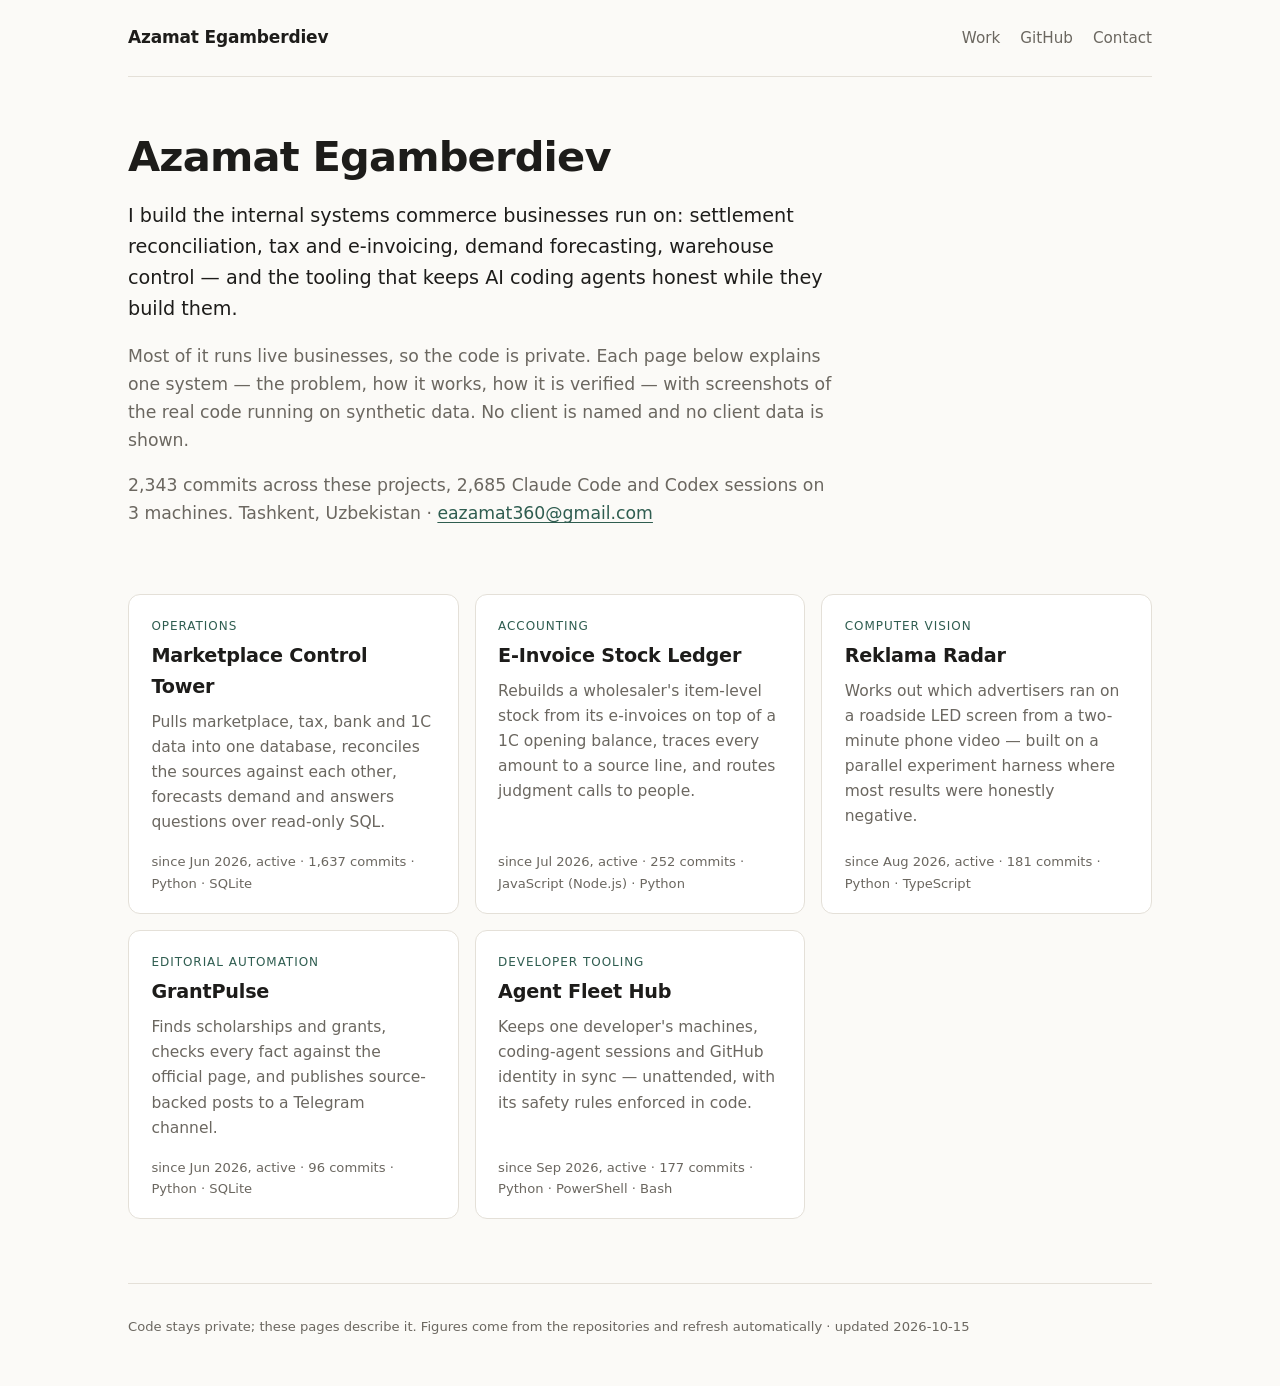
==== index.html @ 56b66979 "Update showcase Generated from the private hub by bin/showcase.py.  Co-Authored-By: Claude Opus 5 <n" ====
<!doctype html>
<html lang="en"><head><meta charset="utf-8">
<meta name="viewport" content="width=device-width,initial-scale=1">
<title>Azamat Egamberdiev</title>
<meta name="description" content="Azamat Egamberdiev builds internal systems for commerce businesses: reconciliation, e-invoicing, forecasting, and tooling for AI coding agents.">
<link rel="stylesheet" href="style.css">
</head><body>
<header class="top"><a class="brand" href="">Azamat Egamberdiev</a>
<nav><a href="#work">Work</a><a href="https://github.com/EAeaza">GitHub</a><a href="mailto:eazamat360@gmail.com">Contact</a></nav></header>
<main class="home">
<section class="intro">
<h1 id="azamat-egamberdiev">Azamat Egamberdiev</h1>
<p>I build the internal systems commerce businesses run on: settlement reconciliation, tax and e-invoicing, demand forecasting, warehouse control — and the tooling that keeps AI coding agents honest while they build them.</p>
<p>Most of it runs live businesses, so the code is private. Each page below explains one system — the problem, how it works, how it is verified — with screenshots of the real code running on synthetic data. No client is named and no client data is shown.</p>
<p>2,343 commits across these projects, 2,685 Claude Code and Codex sessions on 3 machines. Tashkent, Uzbekistan · <a href="mailto:eazamat360@gmail.com">eazamat360@gmail.com</a></p>
</section>
<section id="work" class="cards">
<a class="card" href="control-tower/"><span class="kicker">Operations</span><h3>Marketplace Control Tower</h3><p>Pulls marketplace, tax, bank and 1C data into one database, reconciles the sources against each other, forecasts demand and answers questions over read-only SQL.</p><p class="meta">since Jun 2026, active &middot; 1,637 commits &middot; Python · SQLite</p></a>
<a class="card" href="stock-ledger/"><span class="kicker">Accounting</span><h3>E-Invoice Stock Ledger</h3><p>Rebuilds a wholesaler&#x27;s item-level stock from its e-invoices on top of a 1C opening balance, traces every amount to a source line, and routes judgment calls to people.</p><p class="meta">since Jul 2026, active &middot; 252 commits &middot; JavaScript (Node.js) · Python</p></a>
<a class="card" href="reklama-radar/"><span class="kicker">Computer vision</span><h3>Reklama Radar</h3><p>Works out which advertisers ran on a roadside LED screen from a two-minute phone video — built on a parallel experiment harness where most results were honestly negative.</p><p class="meta">since Aug 2026, active &middot; 181 commits &middot; Python · TypeScript</p></a>
<a class="card" href="grantpulse/"><span class="kicker">Editorial automation</span><h3>GrantPulse</h3><p>Finds scholarships and grants, checks every fact against the official page, and publishes source-backed posts to a Telegram channel.</p><p class="meta">since Jun 2026, active &middot; 96 commits &middot; Python · SQLite</p></a>
<a class="card" href="agent-hub/"><span class="kicker">Developer tooling</span><h3>Agent Fleet Hub</h3><p>Keeps one developer&#x27;s machines, coding-agent sessions and GitHub identity in sync — unattended, with its safety rules enforced in code.</p><p class="meta">since Sep 2026, active &middot; 177 commits &middot; Python · PowerShell · Bash</p></a>
</section>
</main>
<footer>Code stays private; these pages describe it. Figures come from the repositories and
refresh automatically &middot; updated 2026-10-15</footer>
</body></html>
---- style.css ----
:root {
  --bg: #fbfaf7;
  --fg: #1d1c1a;
  --muted: #6b6760;
  --line: #e4e0d8;
  --card: #ffffff;
  --accent: #2f5d50;
  --code: #f1eee8;
  --measure: 44rem;
}
@media (prefers-color-scheme: dark) {
  :root {
    --bg: #141412;
    --fg: #e9e6df;
    --muted: #9c978d;
    --line: #2c2b27;
    --card: #1b1b18;
    --accent: #8cc2ae;
    --code: #22221f;
  }
}
* { box-sizing: border-box; }
html { -webkit-text-size-adjust: 100%; }
body {
  margin: 0;
  padding-inline: 1.25rem;
  background: var(--bg);
  color: var(--fg);
  font: 17px/1.62 ui-sans-serif, system-ui, -apple-system, "Segoe UI", Roboto, "Helvetica Neue", Arial, sans-serif;
}
a { color: var(--accent); text-underline-offset: 0.18em; }
img { max-width: 100%; height: auto; border: 1px solid var(--line); border-radius: 8px; }

.top, main, footer { max-width: 64rem; margin-inline: auto; }
.top {
  display: flex; flex-wrap: wrap; gap: 0.5rem 1.5rem; align-items: baseline;
  justify-content: space-between; padding-block: 1.5rem; border-bottom: 1px solid var(--line);
}
.brand { font-weight: 650; color: var(--fg); text-decoration: none; letter-spacing: -0.01em; }
.top nav { display: flex; gap: 1.25rem; }
.top nav a { color: var(--muted); text-decoration: none; font-size: 0.95rem; }
.top nav a:hover { color: var(--fg); }

.intro { max-width: var(--measure); padding-block: 3.5rem 2rem; }
.intro h1 { font-size: clamp(1.9rem, 4vw, 2.6rem); line-height: 1.15; letter-spacing: -0.02em; margin: 0 0 1rem; }
.intro p { color: var(--muted); font-size: 1.08rem; }
.intro p:first-of-type { color: var(--fg); font-size: 1.2rem; }

.cards {
  display: grid; gap: 1rem; padding-block: 1rem 4rem;
  grid-template-columns: repeat(auto-fill, minmax(min(100%, 19rem), 1fr));
}
.card {
  display: flex; flex-direction: column; padding: 1.4rem 1.4rem 1.2rem;
  background: var(--card); border: 1px solid var(--line); border-radius: 12px;
  color: var(--fg); text-decoration: none; transition: border-color .15s, transform .15s;
}
.card:hover { border-color: var(--accent); transform: translateY(-2px); }
.card h3 { margin: 0.2rem 0 0.5rem; font-size: 1.2rem; letter-spacing: -0.01em; }
.card p { margin: 0 0 1rem; color: var(--muted); font-size: 0.97rem; }
.card .meta { margin: auto 0 0; font-size: 0.82rem; color: var(--muted); font-variant-numeric: tabular-nums; }
.kicker { font-size: 0.75rem; text-transform: uppercase; letter-spacing: 0.08em; color: var(--accent); }

.back { max-width: var(--measure); margin: 2rem auto 0; font-size: 0.92rem; }
.back a { text-decoration: none; }
.doc { max-width: var(--measure); margin: 0 auto; padding-block: 1rem 4rem; }
.doc h1 { font-size: clamp(1.8rem, 4vw, 2.4rem); line-height: 1.15; letter-spacing: -0.02em; margin: 0.5rem 0 0.75rem; }
.doc h1 + p { font-size: 1.15rem; color: var(--muted); }
.doc h2 { margin-top: 2.6rem; font-size: 1.3rem; letter-spacing: -0.01em; padding-top: 1.2rem; border-top: 1px solid var(--line); }
.doc h3 { margin-top: 1.8rem; font-size: 1.05rem; }
.doc li { margin-block: 0.35rem; }
.doc blockquote { margin: 1.2rem 0; padding: 0.2rem 1.1rem; border-left: 3px solid var(--accent); color: var(--muted); }
.doc code { font: 0.86em/1.4 ui-monospace, SFMono-Regular, Menlo, Consolas, monospace; background: var(--code); padding: 0.1em 0.35em; border-radius: 4px; }
.doc pre { overflow-x: auto; background: var(--code); padding: 1rem; border-radius: 8px; }
.doc pre code { background: none; padding: 0; }
.doc pre.mermaid { background: var(--card); border: 1px solid var(--line); text-align: center; }
.doc .table { overflow-x: auto; }
.doc table { border-collapse: collapse; width: 100%; font-size: 0.93rem; }
.doc th, .doc td { border-bottom: 1px solid var(--line); padding: 0.5rem 0.6rem; text-align: left; vertical-align: top; }
.doc em { color: var(--muted); }
.repo { margin-top: 3rem; }

footer { padding-block: 2rem 3rem; border-top: 1px solid var(--line); color: var(--muted); font-size: 0.82rem; }
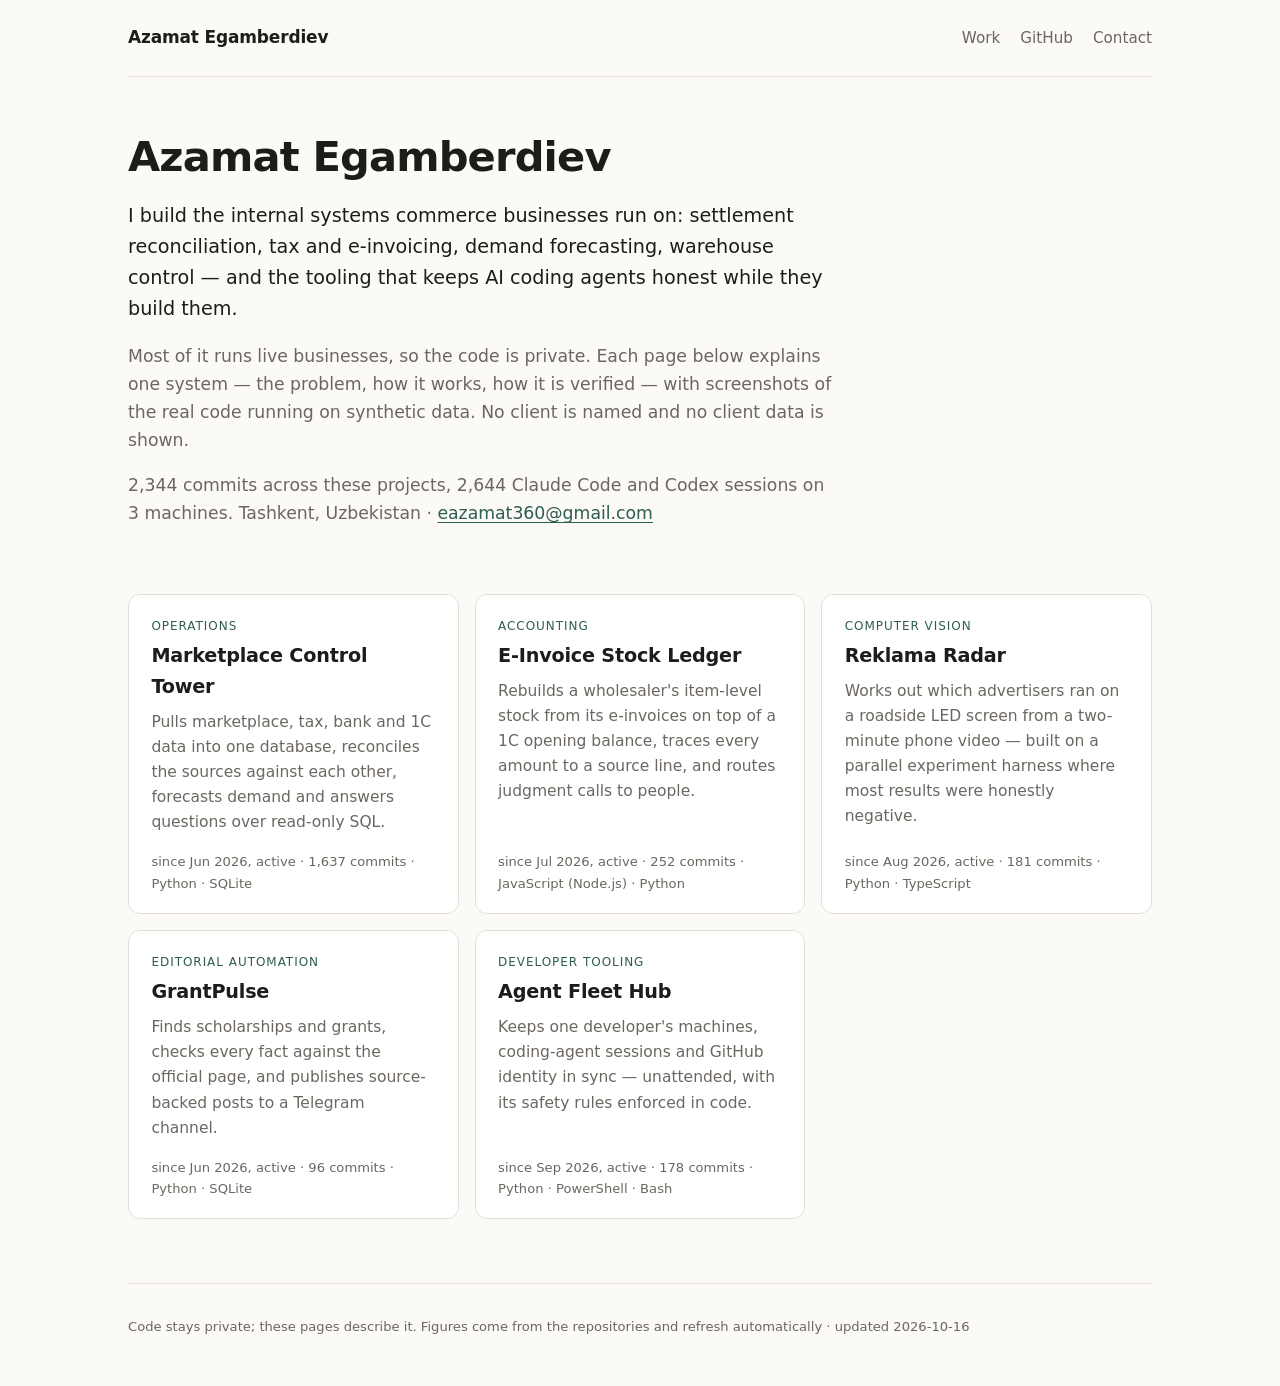
==== commit e08860cc: "Update showcase Generated from the private hub by bin/showcase.py.  Co-Authored-By: Claude Opus 5 <n" ====
--- a/index.html
+++ b/index.html
@@ -12,16 +12,16 @@
 <h1 id="azamat-egamberdiev">Azamat Egamberdiev</h1>
 <p>I build the internal systems commerce businesses run on: settlement reconciliation, tax and e-invoicing, demand forecasting, warehouse control — and the tooling that keeps AI coding agents honest while they build them.</p>
 <p>Most of it runs live businesses, so the code is private. Each page below explains one system — the problem, how it works, how it is verified — with screenshots of the real code running on synthetic data. No client is named and no client data is shown.</p>
-<p>2,343 commits across these projects, 2,685 Claude Code and Codex sessions on 3 machines. Tashkent, Uzbekistan · <a href="mailto:eazamat360@gmail.com">eazamat360@gmail.com</a></p>
+<p>2,344 commits across these projects, 2,644 Claude Code and Codex sessions on 3 machines. Tashkent, Uzbekistan · <a href="mailto:eazamat360@gmail.com">eazamat360@gmail.com</a></p>
 </section>
 <section id="work" class="cards">
 <a class="card" href="control-tower/"><span class="kicker">Operations</span><h3>Marketplace Control Tower</h3><p>Pulls marketplace, tax, bank and 1C data into one database, reconciles the sources against each other, forecasts demand and answers questions over read-only SQL.</p><p class="meta">since Jun 2026, active &middot; 1,637 commits &middot; Python · SQLite</p></a>
 <a class="card" href="stock-ledger/"><span class="kicker">Accounting</span><h3>E-Invoice Stock Ledger</h3><p>Rebuilds a wholesaler&#x27;s item-level stock from its e-invoices on top of a 1C opening balance, traces every amount to a source line, and routes judgment calls to people.</p><p class="meta">since Jul 2026, active &middot; 252 commits &middot; JavaScript (Node.js) · Python</p></a>
 <a class="card" href="reklama-radar/"><span class="kicker">Computer vision</span><h3>Reklama Radar</h3><p>Works out which advertisers ran on a roadside LED screen from a two-minute phone video — built on a parallel experiment harness where most results were honestly negative.</p><p class="meta">since Aug 2026, active &middot; 181 commits &middot; Python · TypeScript</p></a>
 <a class="card" href="grantpulse/"><span class="kicker">Editorial automation</span><h3>GrantPulse</h3><p>Finds scholarships and grants, checks every fact against the official page, and publishes source-backed posts to a Telegram channel.</p><p class="meta">since Jun 2026, active &middot; 96 commits &middot; Python · SQLite</p></a>
-<a class="card" href="agent-hub/"><span class="kicker">Developer tooling</span><h3>Agent Fleet Hub</h3><p>Keeps one developer&#x27;s machines, coding-agent sessions and GitHub identity in sync — unattended, with its safety rules enforced in code.</p><p class="meta">since Sep 2026, active &middot; 177 commits &middot; Python · PowerShell · Bash</p></a>
+<a class="card" href="agent-hub/"><span class="kicker">Developer tooling</span><h3>Agent Fleet Hub</h3><p>Keeps one developer&#x27;s machines, coding-agent sessions and GitHub identity in sync — unattended, with its safety rules enforced in code.</p><p class="meta">since Sep 2026, active &middot; 178 commits &middot; Python · PowerShell · Bash</p></a>
 </section>
 </main>
 <footer>Code stays private; these pages describe it. Figures come from the repositories and
-refresh automatically &middot; updated 2026-10-15</footer>
+refresh automatically &middot; updated 2026-10-16</footer>
 </body></html>
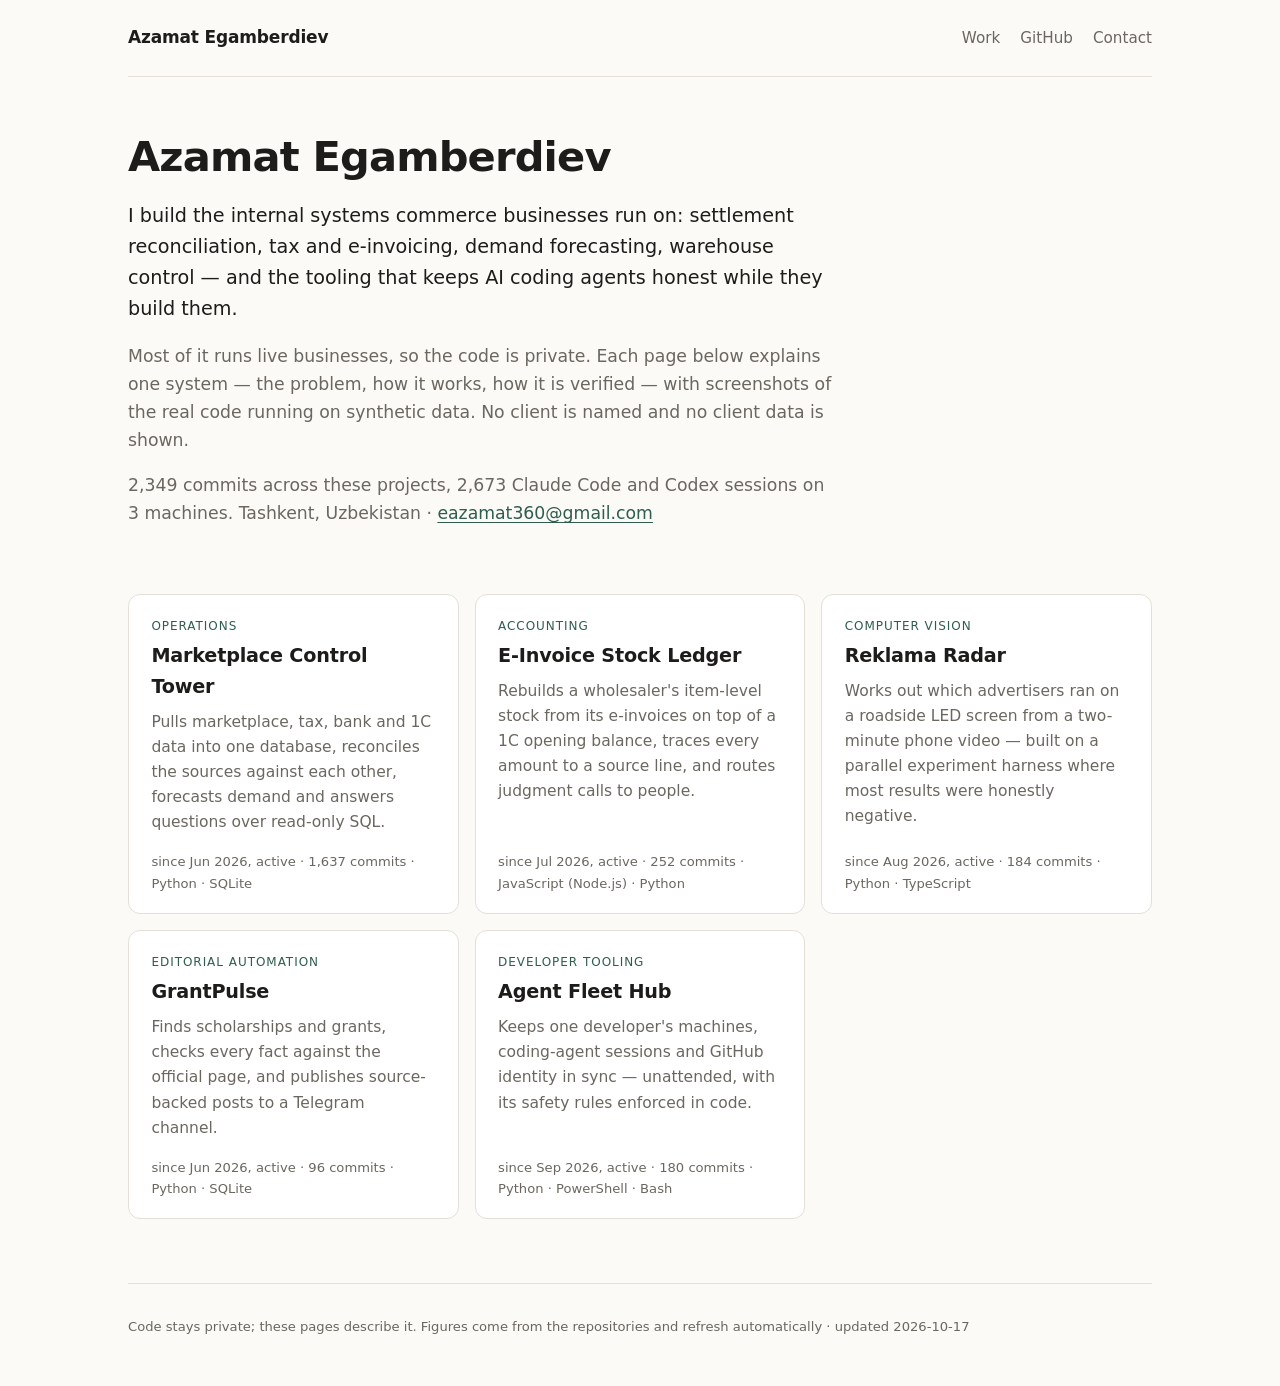
==== commit d35ef079: "Update showcase Generated from the private hub by bin/showcase.py.  Co-Authored-By: Claude Opus 5 <n" ====
--- a/index.html
+++ b/index.html
@@ -12,16 +12,16 @@
 <h1 id="azamat-egamberdiev">Azamat Egamberdiev</h1>
 <p>I build the internal systems commerce businesses run on: settlement reconciliation, tax and e-invoicing, demand forecasting, warehouse control — and the tooling that keeps AI coding agents honest while they build them.</p>
 <p>Most of it runs live businesses, so the code is private. Each page below explains one system — the problem, how it works, how it is verified — with screenshots of the real code running on synthetic data. No client is named and no client data is shown.</p>
-<p>2,344 commits across these projects, 2,644 Claude Code and Codex sessions on 3 machines. Tashkent, Uzbekistan · <a href="mailto:eazamat360@gmail.com">eazamat360@gmail.com</a></p>
+<p>2,349 commits across these projects, 2,673 Claude Code and Codex sessions on 3 machines. Tashkent, Uzbekistan · <a href="mailto:eazamat360@gmail.com">eazamat360@gmail.com</a></p>
 </section>
 <section id="work" class="cards">
 <a class="card" href="control-tower/"><span class="kicker">Operations</span><h3>Marketplace Control Tower</h3><p>Pulls marketplace, tax, bank and 1C data into one database, reconciles the sources against each other, forecasts demand and answers questions over read-only SQL.</p><p class="meta">since Jun 2026, active &middot; 1,637 commits &middot; Python · SQLite</p></a>
 <a class="card" href="stock-ledger/"><span class="kicker">Accounting</span><h3>E-Invoice Stock Ledger</h3><p>Rebuilds a wholesaler&#x27;s item-level stock from its e-invoices on top of a 1C opening balance, traces every amount to a source line, and routes judgment calls to people.</p><p class="meta">since Jul 2026, active &middot; 252 commits &middot; JavaScript (Node.js) · Python</p></a>
-<a class="card" href="reklama-radar/"><span class="kicker">Computer vision</span><h3>Reklama Radar</h3><p>Works out which advertisers ran on a roadside LED screen from a two-minute phone video — built on a parallel experiment harness where most results were honestly negative.</p><p class="meta">since Aug 2026, active &middot; 181 commits &middot; Python · TypeScript</p></a>
+<a class="card" href="reklama-radar/"><span class="kicker">Computer vision</span><h3>Reklama Radar</h3><p>Works out which advertisers ran on a roadside LED screen from a two-minute phone video — built on a parallel experiment harness where most results were honestly negative.</p><p class="meta">since Aug 2026, active &middot; 184 commits &middot; Python · TypeScript</p></a>
 <a class="card" href="grantpulse/"><span class="kicker">Editorial automation</span><h3>GrantPulse</h3><p>Finds scholarships and grants, checks every fact against the official page, and publishes source-backed posts to a Telegram channel.</p><p class="meta">since Jun 2026, active &middot; 96 commits &middot; Python · SQLite</p></a>
-<a class="card" href="agent-hub/"><span class="kicker">Developer tooling</span><h3>Agent Fleet Hub</h3><p>Keeps one developer&#x27;s machines, coding-agent sessions and GitHub identity in sync — unattended, with its safety rules enforced in code.</p><p class="meta">since Sep 2026, active &middot; 178 commits &middot; Python · PowerShell · Bash</p></a>
+<a class="card" href="agent-hub/"><span class="kicker">Developer tooling</span><h3>Agent Fleet Hub</h3><p>Keeps one developer&#x27;s machines, coding-agent sessions and GitHub identity in sync — unattended, with its safety rules enforced in code.</p><p class="meta">since Sep 2026, active &middot; 180 commits &middot; Python · PowerShell · Bash</p></a>
 </section>
 </main>
 <footer>Code stays private; these pages describe it. Figures come from the repositories and
-refresh automatically &middot; updated 2026-10-16</footer>
+refresh automatically &middot; updated 2026-10-17</footer>
 </body></html>
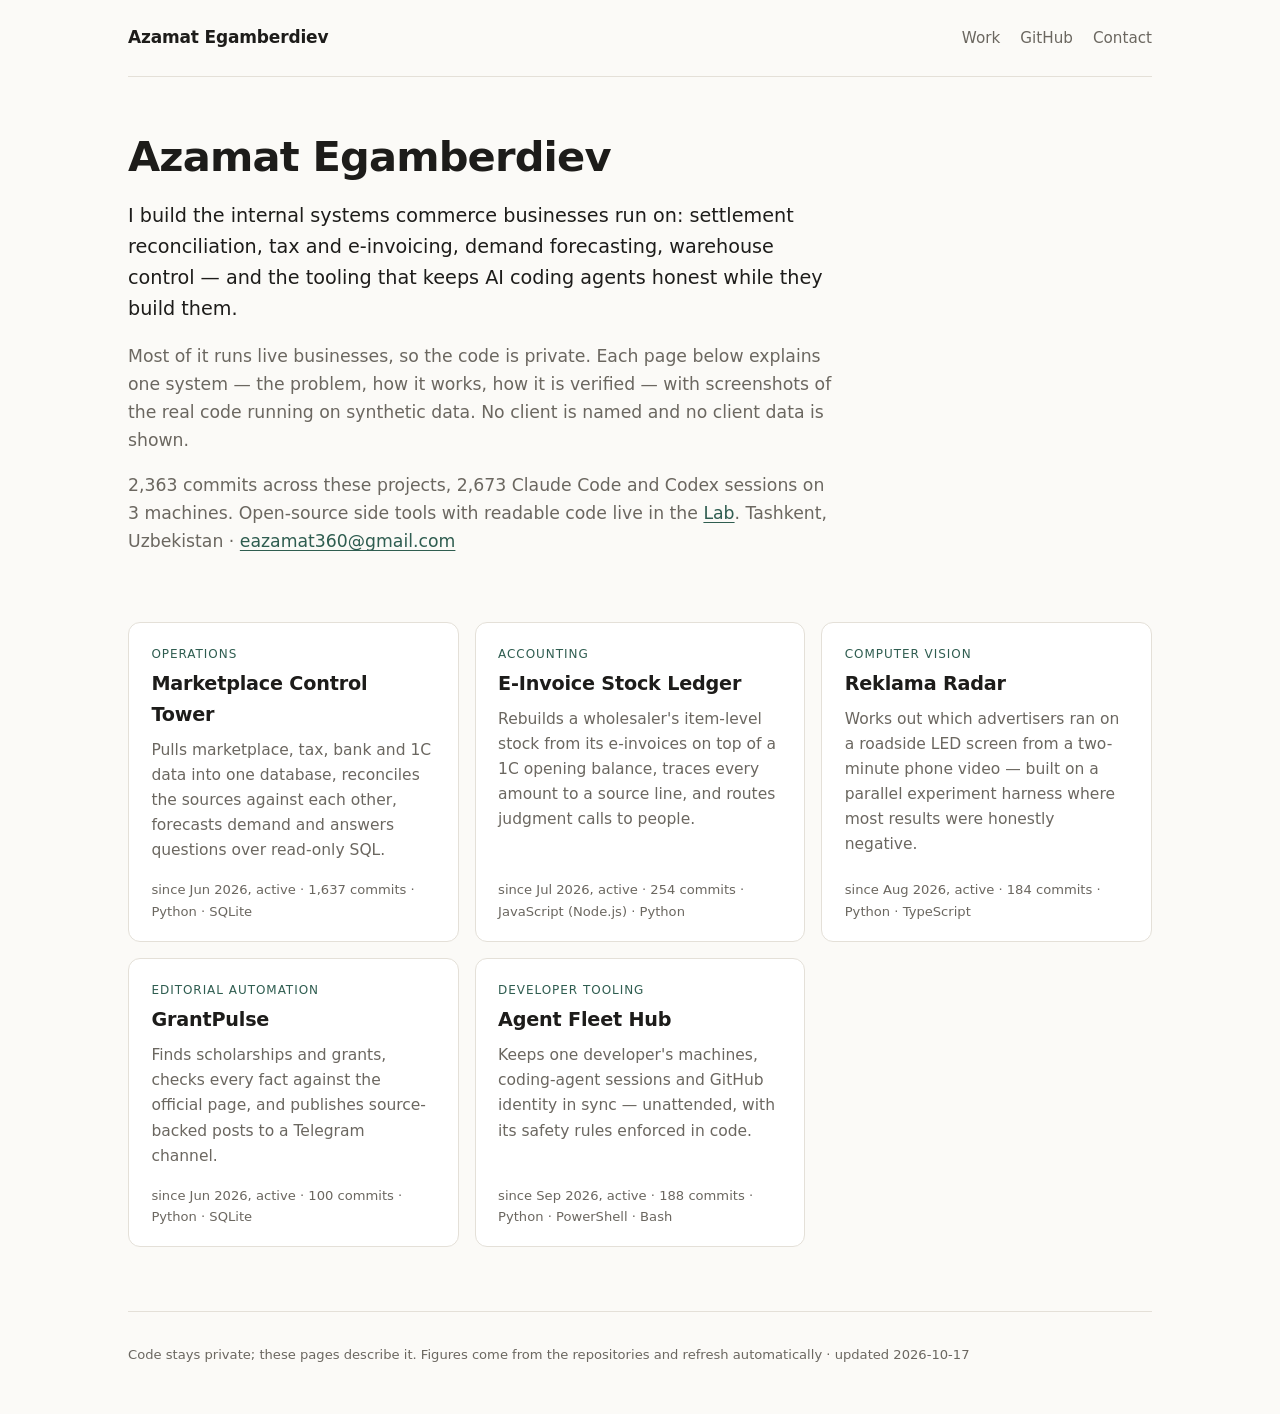
==== commit afa1ad63: "Update pages from approved texts Texts the owner approved with `showcase.py approve`, rendered by bi" ====
--- a/index.html
+++ b/index.html
@@ -3,6 +3,13 @@
 <meta name="viewport" content="width=device-width,initial-scale=1">
 <title>Azamat Egamberdiev</title>
 <meta name="description" content="Azamat Egamberdiev builds internal systems for commerce businesses: reconciliation, e-invoicing, forecasting, and tooling for AI coding agents.">
+<meta property="og:type" content="website">
+<meta property="og:title" content="Azamat Egamberdiev">
+<meta property="og:description" content="Azamat Egamberdiev builds internal systems for commerce businesses: reconciliation, e-invoicing, forecasting, and tooling for AI coding agents.">
+<meta property="og:url" content="https://EAeaza.github.io/">
+<meta property="og:image" content="https://EAeaza.github.io/og.png">
+<meta name="twitter:card" content="summary_large_image">
+<link rel="icon" type="image/png" href="favicon.png">
 <link rel="stylesheet" href="style.css">
 </head><body>
 <header class="top"><a class="brand" href="">Azamat Egamberdiev</a>
@@ -12,14 +19,14 @@
 <h1 id="azamat-egamberdiev">Azamat Egamberdiev</h1>
 <p>I build the internal systems commerce businesses run on: settlement reconciliation, tax and e-invoicing, demand forecasting, warehouse control — and the tooling that keeps AI coding agents honest while they build them.</p>
 <p>Most of it runs live businesses, so the code is private. Each page below explains one system — the problem, how it works, how it is verified — with screenshots of the real code running on synthetic data. No client is named and no client data is shown.</p>
-<p>2,349 commits across these projects, 2,673 Claude Code and Codex sessions on 3 machines. Tashkent, Uzbekistan · <a href="mailto:eazamat360@gmail.com">eazamat360@gmail.com</a></p>
+<p>2,363 commits across these projects, 2,673 Claude Code and Codex sessions on 3 machines. Open-source side tools with readable code live in the <a href="https://github.com/eaeaza-lab">Lab</a>. Tashkent, Uzbekistan · <a href="mailto:eazamat360@gmail.com">eazamat360@gmail.com</a></p>
 </section>
 <section id="work" class="cards">
 <a class="card" href="control-tower/"><span class="kicker">Operations</span><h3>Marketplace Control Tower</h3><p>Pulls marketplace, tax, bank and 1C data into one database, reconciles the sources against each other, forecasts demand and answers questions over read-only SQL.</p><p class="meta">since Jun 2026, active &middot; 1,637 commits &middot; Python · SQLite</p></a>
-<a class="card" href="stock-ledger/"><span class="kicker">Accounting</span><h3>E-Invoice Stock Ledger</h3><p>Rebuilds a wholesaler&#x27;s item-level stock from its e-invoices on top of a 1C opening balance, traces every amount to a source line, and routes judgment calls to people.</p><p class="meta">since Jul 2026, active &middot; 252 commits &middot; JavaScript (Node.js) · Python</p></a>
+<a class="card" href="stock-ledger/"><span class="kicker">Accounting</span><h3>E-Invoice Stock Ledger</h3><p>Rebuilds a wholesaler&#x27;s item-level stock from its e-invoices on top of a 1C opening balance, traces every amount to a source line, and routes judgment calls to people.</p><p class="meta">since Jul 2026, active &middot; 254 commits &middot; JavaScript (Node.js) · Python</p></a>
 <a class="card" href="reklama-radar/"><span class="kicker">Computer vision</span><h3>Reklama Radar</h3><p>Works out which advertisers ran on a roadside LED screen from a two-minute phone video — built on a parallel experiment harness where most results were honestly negative.</p><p class="meta">since Aug 2026, active &middot; 184 commits &middot; Python · TypeScript</p></a>
-<a class="card" href="grantpulse/"><span class="kicker">Editorial automation</span><h3>GrantPulse</h3><p>Finds scholarships and grants, checks every fact against the official page, and publishes source-backed posts to a Telegram channel.</p><p class="meta">since Jun 2026, active &middot; 96 commits &middot; Python · SQLite</p></a>
-<a class="card" href="agent-hub/"><span class="kicker">Developer tooling</span><h3>Agent Fleet Hub</h3><p>Keeps one developer&#x27;s machines, coding-agent sessions and GitHub identity in sync — unattended, with its safety rules enforced in code.</p><p class="meta">since Sep 2026, active &middot; 180 commits &middot; Python · PowerShell · Bash</p></a>
+<a class="card" href="grantpulse/"><span class="kicker">Editorial automation</span><h3>GrantPulse</h3><p>Finds scholarships and grants, checks every fact against the official page, and publishes source-backed posts to a Telegram channel.</p><p class="meta">since Jun 2026, active &middot; 100 commits &middot; Python · SQLite</p></a>
+<a class="card" href="agent-hub/"><span class="kicker">Developer tooling</span><h3>Agent Fleet Hub</h3><p>Keeps one developer&#x27;s machines, coding-agent sessions and GitHub identity in sync — unattended, with its safety rules enforced in code.</p><p class="meta">since Sep 2026, active &middot; 188 commits &middot; Python · PowerShell · Bash</p></a>
 </section>
 </main>
 <footer>Code stays private; these pages describe it. Figures come from the repositories and
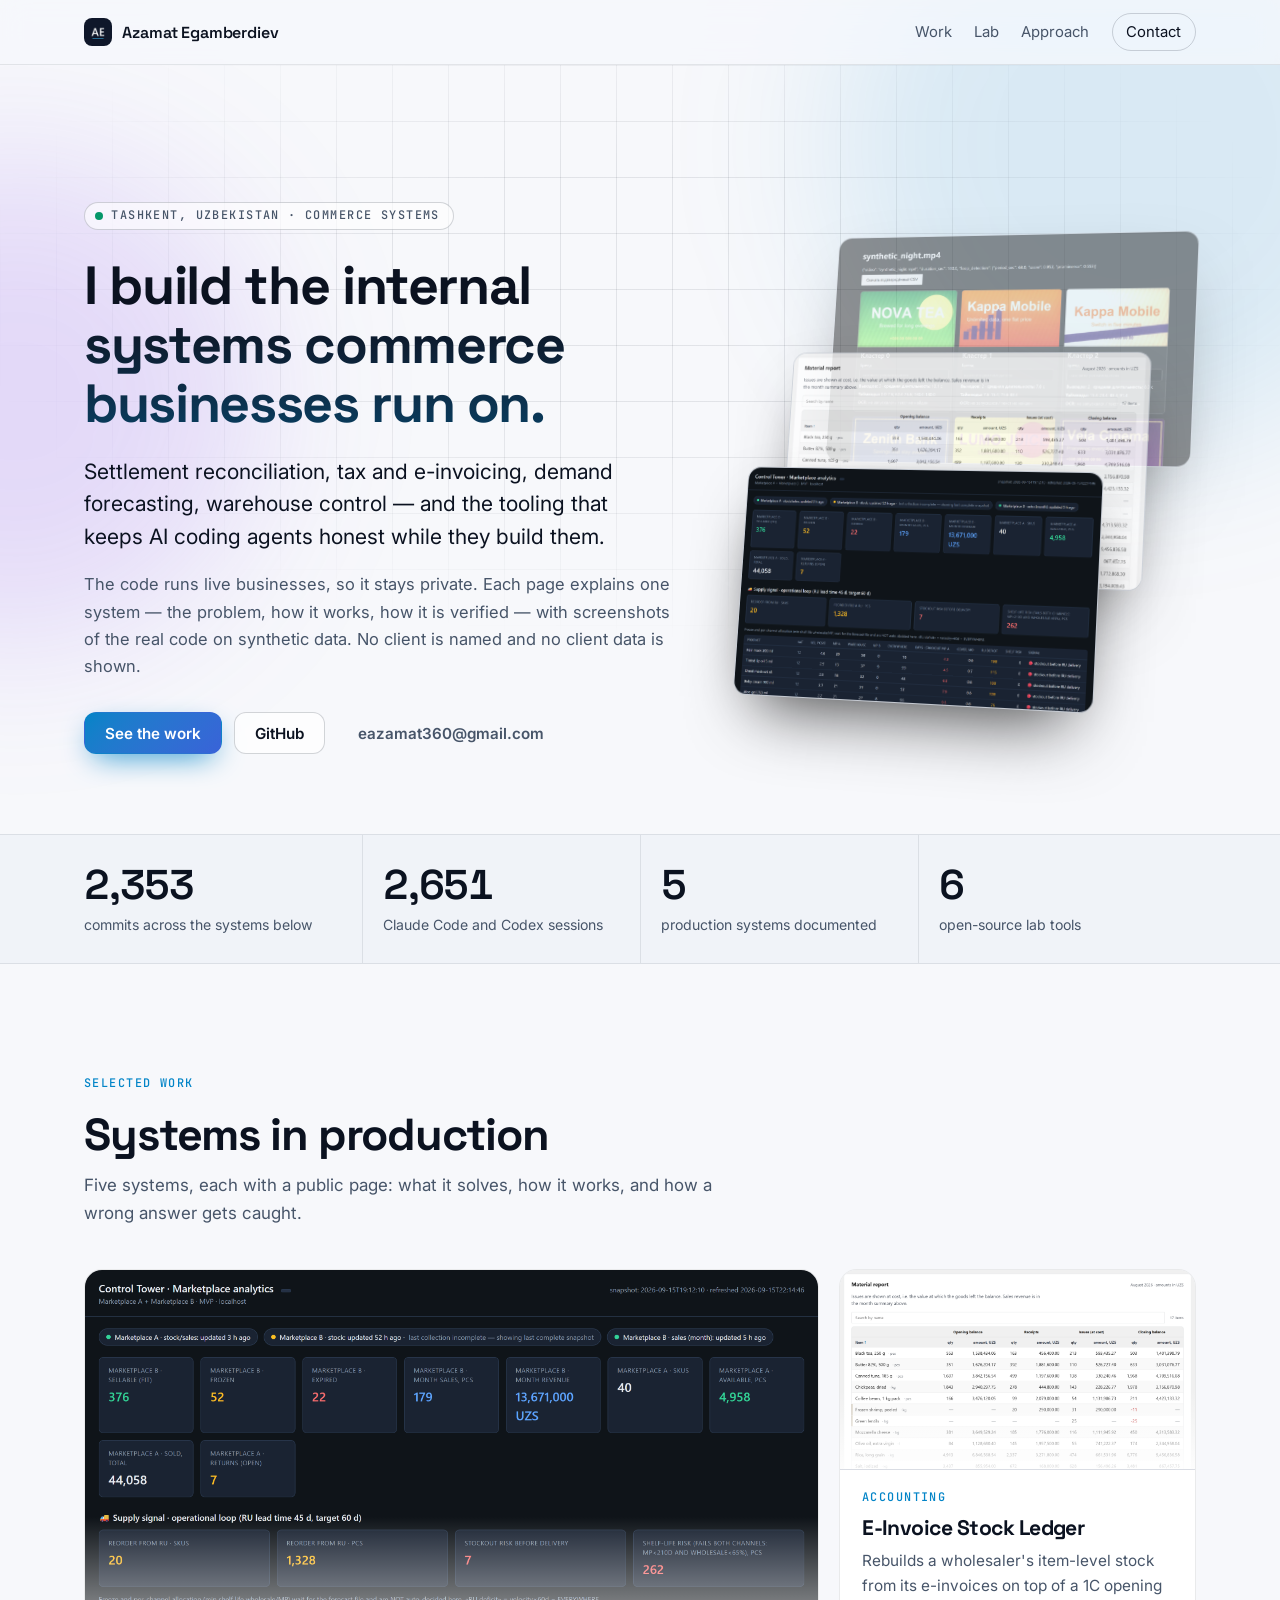
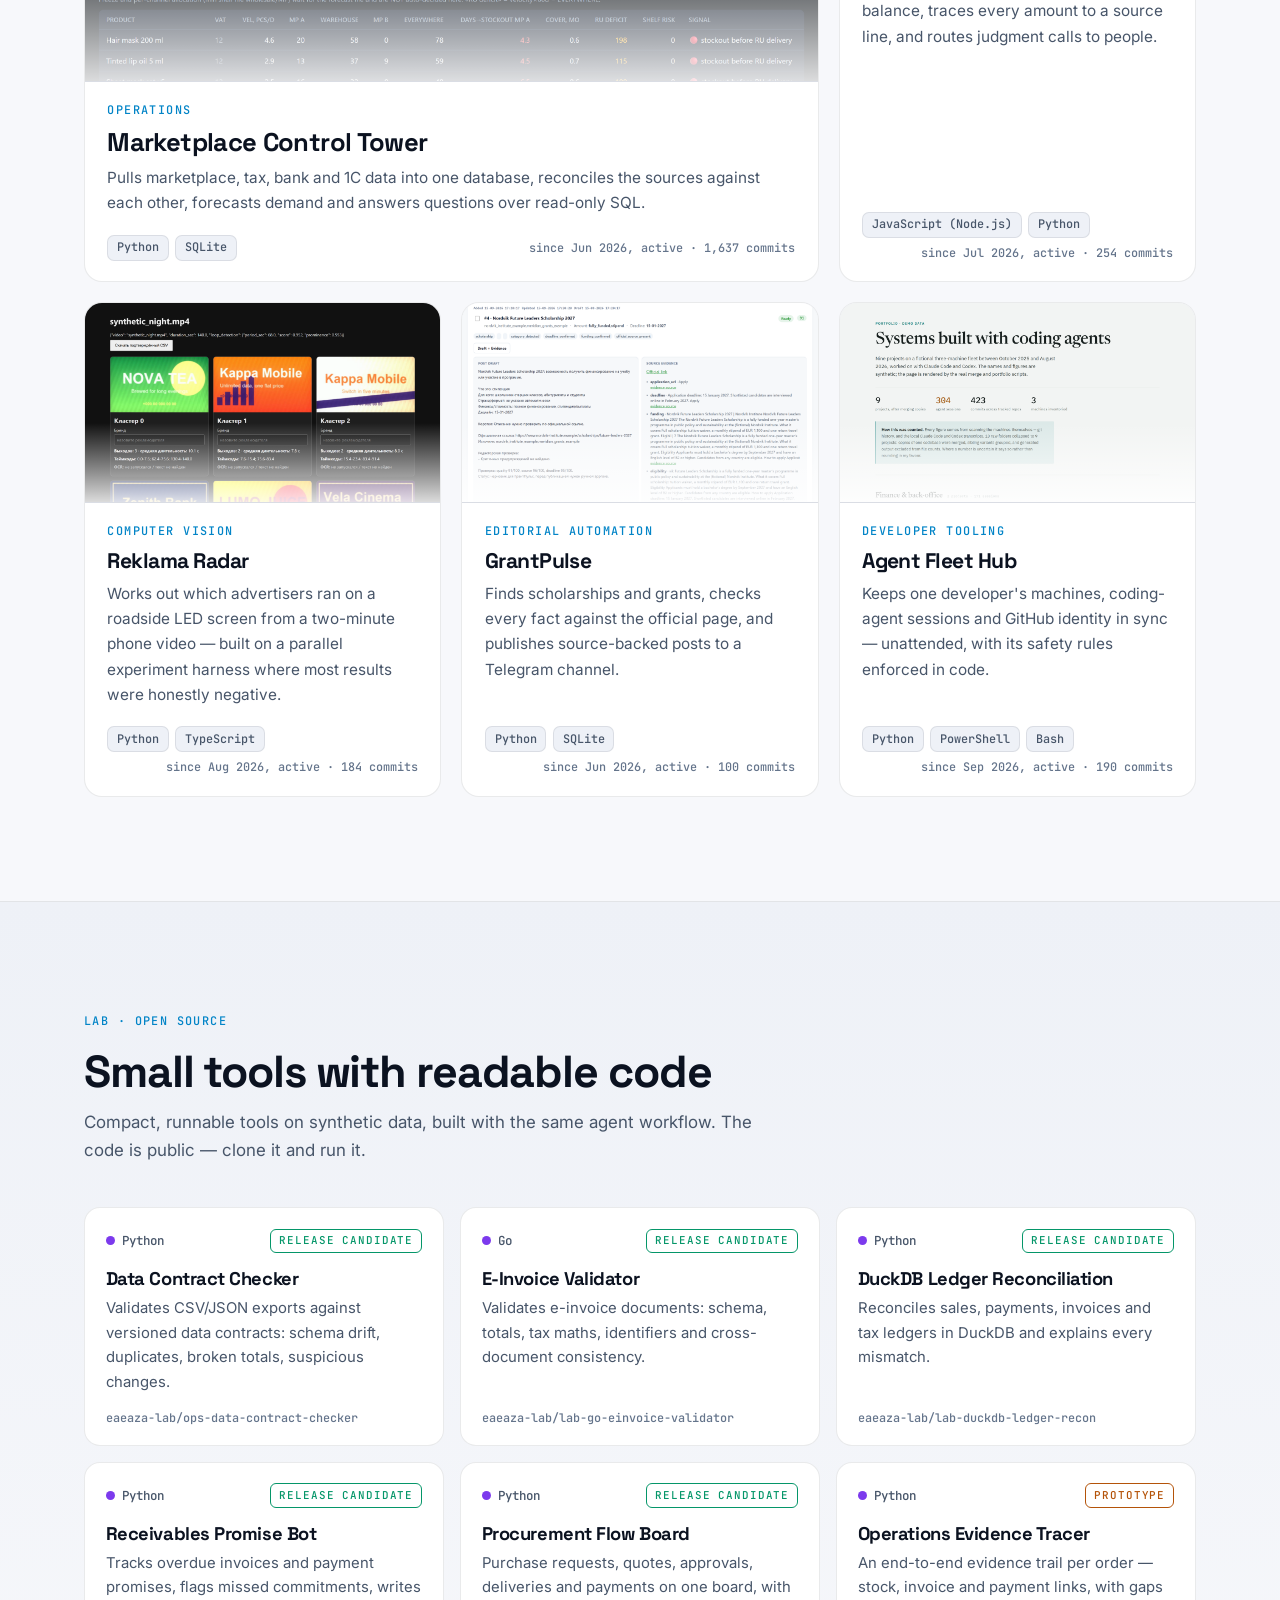
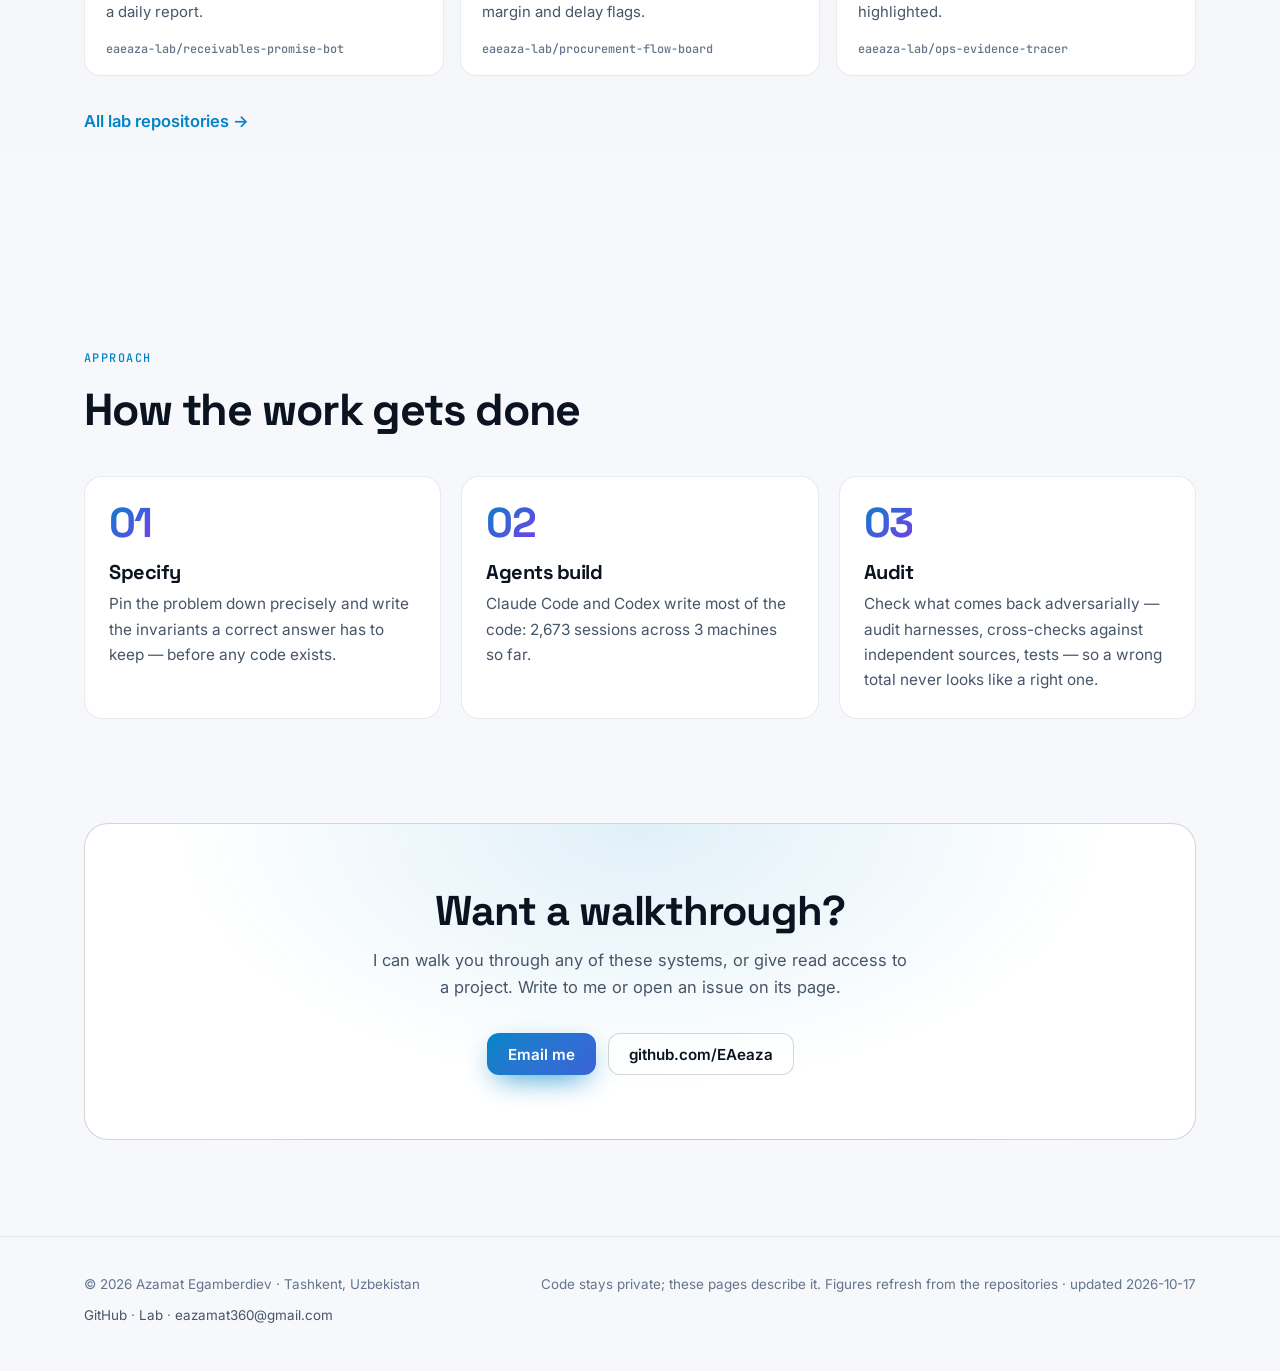
==== commit 906354f1: "Update pages from approved texts Texts the owner approved with `showcase.py approve`, rendered by bi" ====
--- a/index.html
+++ b/index.html
@@ -1,34 +1,53 @@
 <!doctype html>
 <html lang="en"><head><meta charset="utf-8">
 <meta name="viewport" content="width=device-width,initial-scale=1">
-<title>Azamat Egamberdiev</title>
+<title>Azamat Egamberdiev — I build the internal systems commerce businesses run on.</title>
 <meta name="description" content="Azamat Egamberdiev builds internal systems for commerce businesses: reconciliation, e-invoicing, forecasting, and tooling for AI coding agents.">
+<meta name="theme-color" content="#0a0f1c">
+<script>document.documentElement.classList.add('js')</script>
 <meta property="og:type" content="website">
-<meta property="og:title" content="Azamat Egamberdiev">
+<meta property="og:title" content="Azamat Egamberdiev — I build the internal systems commerce businesses run on.">
 <meta property="og:description" content="Azamat Egamberdiev builds internal systems for commerce businesses: reconciliation, e-invoicing, forecasting, and tooling for AI coding agents.">
 <meta property="og:url" content="https://EAeaza.github.io/">
 <meta property="og:image" content="https://EAeaza.github.io/og.png">
 <meta name="twitter:card" content="summary_large_image">
 <link rel="icon" type="image/png" href="favicon.png">
+<link rel="preconnect" href="https://fonts.googleapis.com">
+<link rel="preconnect" href="https://fonts.gstatic.com" crossorigin>
+<link rel="stylesheet" href="https://fonts.googleapis.com/css2?family=Inter:wght@400;500;600&family=JetBrains+Mono:wght@500&family=Space+Grotesk:wght@500;600;700&display=swap">
 <link rel="stylesheet" href="style.css">
-</head><body>
-<header class="top"><a class="brand" href="">Azamat Egamberdiev</a>
-<nav><a href="#work">Work</a><a href="https://github.com/EAeaza">GitHub</a><a href="mailto:eazamat360@gmail.com">Contact</a></nav></header>
-<main class="home">
-<section class="intro">
-<h1 id="azamat-egamberdiev">Azamat Egamberdiev</h1>
-<p>I build the internal systems commerce businesses run on: settlement reconciliation, tax and e-invoicing, demand forecasting, warehouse control — and the tooling that keeps AI coding agents honest while they build them.</p>
-<p>Most of it runs live businesses, so the code is private. Each page below explains one system — the problem, how it works, how it is verified — with screenshots of the real code running on synthetic data. No client is named and no client data is shown.</p>
-<p>2,363 commits across these projects, 2,673 Claude Code and Codex sessions on 3 machines. Open-source side tools with readable code live in the <a href="https://github.com/eaeaza-lab">Lab</a>. Tashkent, Uzbekistan · <a href="mailto:eazamat360@gmail.com">eazamat360@gmail.com</a></p>
-</section>
-<section id="work" class="cards">
-<a class="card" href="control-tower/"><span class="kicker">Operations</span><h3>Marketplace Control Tower</h3><p>Pulls marketplace, tax, bank and 1C data into one database, reconciles the sources against each other, forecasts demand and answers questions over read-only SQL.</p><p class="meta">since Jun 2026, active &middot; 1,637 commits &middot; Python · SQLite</p></a>
-<a class="card" href="stock-ledger/"><span class="kicker">Accounting</span><h3>E-Invoice Stock Ledger</h3><p>Rebuilds a wholesaler&#x27;s item-level stock from its e-invoices on top of a 1C opening balance, traces every amount to a source line, and routes judgment calls to people.</p><p class="meta">since Jul 2026, active &middot; 254 commits &middot; JavaScript (Node.js) · Python</p></a>
-<a class="card" href="reklama-radar/"><span class="kicker">Computer vision</span><h3>Reklama Radar</h3><p>Works out which advertisers ran on a roadside LED screen from a two-minute phone video — built on a parallel experiment harness where most results were honestly negative.</p><p class="meta">since Aug 2026, active &middot; 184 commits &middot; Python · TypeScript</p></a>
-<a class="card" href="grantpulse/"><span class="kicker">Editorial automation</span><h3>GrantPulse</h3><p>Finds scholarships and grants, checks every fact against the official page, and publishes source-backed posts to a Telegram channel.</p><p class="meta">since Jun 2026, active &middot; 100 commits &middot; Python · SQLite</p></a>
-<a class="card" href="agent-hub/"><span class="kicker">Developer tooling</span><h3>Agent Fleet Hub</h3><p>Keeps one developer&#x27;s machines, coding-agent sessions and GitHub identity in sync — unattended, with its safety rules enforced in code.</p><p class="meta">since Sep 2026, active &middot; 188 commits &middot; Python · PowerShell · Bash</p></a>
-</section>
+</head><body class="home">
+<header class="top"><div class="wrap top-in">
+<a class="brand" href=""><img class="mark" src="favicon.png" alt="" width="28" height="28">Azamat Egamberdiev</a>
+<nav><a href="#work">Work</a><a href="#lab">Lab</a><a href="#approach">Approach</a>
+<a class="nav-cta" href="mailto:eazamat360@gmail.com">Contact</a></nav></div></header>
+<main>
+<section class="hero"><div class="grid-bg" aria-hidden="true"></div><div class="wrap hero-in"><div class="hero-copy"><p class="eyebrow"><span class="pulse"></span>Tashkent, Uzbekistan · commerce systems</p><h1>I build the internal systems commerce businesses run on.</h1><p class="lede">Settlement reconciliation, tax and e-invoicing, demand forecasting, warehouse control — and the tooling that keeps AI coding agents honest while they build them.</p><p class="note">The code runs live businesses, so it stays private. Each page explains one system — the problem, how it works, how it is verified — with screenshots of the real code on synthetic data. No client is named and no client data is shown.</p><div class="cta"><a class="btn primary" href="#work">See the work</a><a class="btn" href="https://github.com/EAeaza">GitHub</a><a class="btn ghost" href="mailto:eazamat360@gmail.com">eazamat360@gmail.com</a></div></div><div class="hero-art" aria-hidden="true"><img class="art-1" src="control-tower/demo/01-marketplace-dashboard.png" alt="" loading="eager"><img class="art-2" src="stock-ledger/demo/01-material-report-drilldown.png" alt="" loading="eager"><img class="art-3" src="reklama-radar/demo/01-contact-sheet.png" alt="" loading="eager"></div></div></section><section class="stats reveal"><div class="wrap stats-in"><div class="stat"><b data-count="2365">2,365</b><span>commits across the systems below</span></div><div class="stat"><b data-count="2673">2,673</b><span>Claude Code and Codex sessions</span></div><div class="stat"><b data-count="5">5</b><span>production systems documented</span></div><div class="stat"><b data-count="6">6</b><span>open-source lab tools</span></div></div></section><section id="work" class="section"><div class="wrap"><header class="sec-head reveal"><span class="eyebrow">Selected work</span><h2>Systems in production</h2><p>Five systems, each with a public page: what it solves, how it works, and how a wrong answer gets caught.</p></header><div class="cards"><a class="card reveal feature" href="control-tower/"><div class="thumb"><img src="control-tower/demo/01-marketplace-dashboard.png" alt="" loading="lazy"></div><div class="card-body"><span class="eyebrow">Operations</span><h3>Marketplace Control Tower</h3><p>Pulls marketplace, tax, bank and 1C data into one database, reconciles the sources against each other, forecasts demand and answers questions over read-only SQL.</p><div class="card-foot"><span class="chip">Python</span><span class="chip">SQLite</span><span class="meta">since Jun 2026, active &middot; 1,637 commits</span></div></div></a>
+<a class="card reveal" href="stock-ledger/"><div class="thumb"><img src="stock-ledger/demo/01-material-report-drilldown.png" alt="" loading="lazy"></div><div class="card-body"><span class="eyebrow">Accounting</span><h3>E-Invoice Stock Ledger</h3><p>Rebuilds a wholesaler&#x27;s item-level stock from its e-invoices on top of a 1C opening balance, traces every amount to a source line, and routes judgment calls to people.</p><div class="card-foot"><span class="chip">JavaScript (Node.js)</span><span class="chip">Python</span><span class="meta">since Jul 2026, active &middot; 254 commits</span></div></div></a>
+<a class="card reveal" href="reklama-radar/"><div class="thumb"><img src="reklama-radar/demo/01-contact-sheet.png" alt="" loading="lazy"></div><div class="card-body"><span class="eyebrow">Computer vision</span><h3>Reklama Radar</h3><p>Works out which advertisers ran on a roadside LED screen from a two-minute phone video — built on a parallel experiment harness where most results were honestly negative.</p><div class="card-foot"><span class="chip">Python</span><span class="chip">TypeScript</span><span class="meta">since Aug 2026, active &middot; 184 commits</span></div></div></a>
+<a class="card reveal" href="grantpulse/"><div class="thumb"><img src="grantpulse/demo/01-review-inbox-card.png" alt="" loading="lazy"></div><div class="card-body"><span class="eyebrow">Editorial automation</span><h3>GrantPulse</h3><p>Finds scholarships and grants, checks every fact against the official page, and publishes source-backed posts to a Telegram channel.</p><div class="card-foot"><span class="chip">Python</span><span class="chip">SQLite</span><span class="meta">since Jun 2026, active &middot; 100 commits</span></div></div></a>
+<a class="card reveal" href="agent-hub/"><div class="thumb"><img src="agent-hub/demo/01-portfolio.png" alt="" loading="lazy"></div><div class="card-body"><span class="eyebrow">Developer tooling</span><h3>Agent Fleet Hub</h3><p>Keeps one developer&#x27;s machines, coding-agent sessions and GitHub identity in sync — unattended, with its safety rules enforced in code.</p><div class="card-foot"><span class="chip">Python</span><span class="chip">PowerShell</span><span class="chip">Bash</span><span class="meta">since Sep 2026, active &middot; 190 commits</span></div></div></a></div></div></section><section id="lab" class="section alt"><div class="wrap"><header class="sec-head reveal"><span class="eyebrow">Lab &middot; open source</span><h2>Small tools with readable code</h2><p>Compact, runnable tools on synthetic data, built with the same agent workflow. The code is public — clone it and run it.</p></header><div class="lab-grid"><a class="lab-card reveal" href="https://github.com/eaeaza-lab/ops-data-contract-checker"><div class="lab-top"><span class="lang">Python</span><span class="status s-release-candidate">release candidate</span></div><h3>Data Contract Checker</h3><p>Validates CSV/JSON exports against versioned data contracts: schema drift, duplicates, broken totals, suspicious changes.</p><span class="repo-name">eaeaza-lab/ops-data-contract-checker</span></a><a class="lab-card reveal" href="https://github.com/eaeaza-lab/lab-go-einvoice-validator"><div class="lab-top"><span class="lang">Go</span><span class="status s-release-candidate">release candidate</span></div><h3>E-Invoice Validator</h3><p>Validates e-invoice documents: schema, totals, tax maths, identifiers and cross-document consistency.</p><span class="repo-name">eaeaza-lab/lab-go-einvoice-validator</span></a><a class="lab-card reveal" href="https://github.com/eaeaza-lab/lab-duckdb-ledger-recon"><div class="lab-top"><span class="lang">Python</span><span class="status s-release-candidate">release candidate</span></div><h3>DuckDB Ledger Reconciliation</h3><p>Reconciles sales, payments, invoices and tax ledgers in DuckDB and explains every mismatch.</p><span class="repo-name">eaeaza-lab/lab-duckdb-ledger-recon</span></a><a class="lab-card reveal" href="https://github.com/eaeaza-lab/receivables-promise-bot"><div class="lab-top"><span class="lang">Python</span><span class="status s-release-candidate">release candidate</span></div><h3>Receivables Promise Bot</h3><p>Tracks overdue invoices and payment promises, flags missed commitments, writes a daily report.</p><span class="repo-name">eaeaza-lab/receivables-promise-bot</span></a><a class="lab-card reveal" href="https://github.com/eaeaza-lab/procurement-flow-board"><div class="lab-top"><span class="lang">Python</span><span class="status s-release-candidate">release candidate</span></div><h3>Procurement Flow Board</h3><p>Purchase requests, quotes, approvals, deliveries and payments on one board, with margin and delay flags.</p><span class="repo-name">eaeaza-lab/procurement-flow-board</span></a><a class="lab-card reveal" href="https://github.com/eaeaza-lab/ops-evidence-tracer"><div class="lab-top"><span class="lang">Python</span><span class="status s-prototype">prototype</span></div><h3>Operations Evidence Tracer</h3><p>An end-to-end evidence trail per order — stock, invoice and payment links, with gaps highlighted.</p><span class="repo-name">eaeaza-lab/ops-evidence-tracer</span></a></div><p class="more reveal"><a href="https://github.com/eaeaza-lab">All lab repositories &rarr;</a></p></div></section><section id="approach" class="section"><div class="wrap"><header class="sec-head reveal"><span class="eyebrow">Approach</span><h2>How the work gets done</h2></header><ol class="steps"><li class="reveal"><span class="step-n">01</span><h3>Specify</h3><p>Pin the problem down precisely and write the invariants a correct answer has to keep — before any code exists.</p></li><li class="reveal"><span class="step-n">02</span><h3>Agents build</h3><p>Claude Code and Codex write most of the code: 2,673 sessions across 3 machines so far.</p></li><li class="reveal"><span class="step-n">03</span><h3>Audit</h3><p>Check what comes back adversarially — audit harnesses, cross-checks against independent sources, tests — so a wrong total never looks like a right one.</p></li></ol></div></section><section id="contact" class="contact"><div class="wrap"><div class="contact-in reveal"><h2>Want a walkthrough?</h2><p>I can walk you through any of these systems, or give read access to a project. Write to me or open an issue on its page.</p><div class="cta"><a class="btn primary" href="mailto:eazamat360@gmail.com">Email me</a><a class="btn" href="https://github.com/EAeaza">github.com/EAeaza</a></div></div></div></section>
 </main>
-<footer>Code stays private; these pages describe it. Figures come from the repositories and
-refresh automatically &middot; updated 2026-10-17</footer>
+<footer><div class="wrap foot-in"><span>&copy; 2026 Azamat Egamberdiev &middot; Tashkent, Uzbekistan</span>
+<span>Code stays private; these pages describe it. Figures refresh from the repositories &middot; updated 2026-10-17</span>
+<span><a href="https://github.com/EAeaza">GitHub</a> &middot; <a href="https://github.com/eaeaza-lab">Lab</a>
+&middot; <a href="mailto:eazamat360@gmail.com">eazamat360@gmail.com</a></span></div></footer>
+<script>
+(() => {
+  const still = matchMedia('(prefers-reduced-motion: reduce)').matches;
+  const els = document.querySelectorAll('.reveal');
+  if (still || !('IntersectionObserver' in window)) { els.forEach(e => e.classList.add('in')); return; }
+  const io = new IntersectionObserver(es => es.forEach(e => {
+    if (!e.isIntersecting) return;
+    e.target.classList.add('in'); io.unobserve(e.target);
+    e.target.querySelectorAll('[data-count]').forEach(n => {
+      const end = +n.dataset.count, t0 = performance.now(), fmt = new Intl.NumberFormat('en-US');
+      const step = t => { const k = Math.min(1, (t - t0) / 1100), v = Math.round(end * (1 - Math.pow(1 - k, 3)));
+        n.textContent = fmt.format(v); if (k < 1) requestAnimationFrame(step); };
+      requestAnimationFrame(step);
+    });
+  }), {rootMargin: '0px 0px -8% 0px'});
+  els.forEach(e => io.observe(e));
+})();
+</script>
 </body></html>
--- a/style.css
+++ b/style.css
@@ -1,83 +1,345 @@
+/* eaeaza.github.io - generated pages share this one stylesheet (bin/showcase.py). */
 :root {
-  --bg: #fbfaf7;
-  --fg: #1d1c1a;
-  --muted: #6b6760;
-  --line: #e4e0d8;
-  --card: #ffffff;
-  --accent: #2f5d50;
-  --code: #f1eee8;
-  --measure: 44rem;
-}
-@media (prefers-color-scheme: dark) {
+  --bg: #0a0f1c;
+  --bg-2: #0e1526;
+  --surface: #111a2e;
+  --surface-2: #16213a;
+  --line: rgba(148, 163, 184, .14);
+  --line-2: rgba(148, 163, 184, .26);
+  --fg: #e8edf6;
+  --muted: #94a3b8;
+  --faint: #64748b;
+  --accent: #38bdf8;
+  --accent-2: #a78bfa;
+  --accent-ink: #04121d;
+  --ok: #34d399;
+  --warn: #fbbf24;
+  --glow: rgba(56, 189, 248, .18);
+  --shadow: 0 20px 60px -20px rgba(0, 0, 0, .65);
+  --code: #0c1324;
+  --display: "Space Grotesk", ui-sans-serif, system-ui, sans-serif;
+  --sans: "Inter", ui-sans-serif, system-ui, -apple-system, "Segoe UI", Roboto, sans-serif;
+  --mono: "JetBrains Mono", ui-monospace, SFMono-Regular, Menlo, Consolas, monospace;
+  color-scheme: dark;
+}
+@media (prefers-color-scheme: light) {
   :root {
-    --bg: #141412;
-    --fg: #e9e6df;
-    --muted: #9c978d;
-    --line: #2c2b27;
-    --card: #1b1b18;
-    --accent: #8cc2ae;
-    --code: #22221f;
+    --bg: #f7f8fb;
+    --bg-2: #eef1f7;
+    --surface: #ffffff;
+    --surface-2: #f3f5fa;
+    --line: rgba(15, 23, 42, .09);
+    --line-2: rgba(15, 23, 42, .18);
+    --fg: #0b1220;
+    --muted: #475569;
+    --faint: #64748b;
+    --accent: #0284c7;
+    --accent-2: #7c3aed;
+    --accent-ink: #ffffff;
+    --ok: #059669;
+    --warn: #b45309;
+    --glow: rgba(2, 132, 199, .12);
+    --shadow: 0 20px 50px -24px rgba(15, 23, 42, .28);
+    --code: #f1f4f9;
+    color-scheme: light;
   }
 }
+
 * { box-sizing: border-box; }
-html { -webkit-text-size-adjust: 100%; }
+html { -webkit-text-size-adjust: 100%; scroll-behavior: smooth; scroll-padding-top: 5rem; }
 body {
-  margin: 0;
-  padding-inline: 1.25rem;
-  background: var(--bg);
-  color: var(--fg);
-  font: 17px/1.62 ui-sans-serif, system-ui, -apple-system, "Segoe UI", Roboto, "Helvetica Neue", Arial, sans-serif;
-}
-a { color: var(--accent); text-underline-offset: 0.18em; }
-img { max-width: 100%; height: auto; border: 1px solid var(--line); border-radius: 8px; }
-
-.top, main, footer { max-width: 64rem; margin-inline: auto; }
+  margin: 0; background: var(--bg); color: var(--fg);
+  font: 16.5px/1.65 var(--sans); -webkit-font-smoothing: antialiased; overflow-x: hidden;
+}
+a { color: var(--accent); text-underline-offset: .18em; }
+img { max-width: 100%; height: auto; display: block; }
+h1, h2, h3 { font-family: var(--display); letter-spacing: -.025em; line-height: 1.1; }
+::selection { background: var(--accent); color: var(--accent-ink); }
+
+.wrap { width: 100%; max-width: 72rem; margin-inline: auto; padding-inline: 1.25rem; }
+.wrap-narrow { width: 100%; max-width: 46rem; margin-inline: auto; padding-inline: 1.25rem; }
+
+/* ---------- header */
 .top {
-  display: flex; flex-wrap: wrap; gap: 0.5rem 1.5rem; align-items: baseline;
-  justify-content: space-between; padding-block: 1.5rem; border-bottom: 1px solid var(--line);
-}
-.brand { font-weight: 650; color: var(--fg); text-decoration: none; letter-spacing: -0.01em; }
-.top nav { display: flex; gap: 1.25rem; }
-.top nav a { color: var(--muted); text-decoration: none; font-size: 0.95rem; }
+  position: sticky; top: 0; z-index: 20;
+  background: color-mix(in srgb, var(--bg) 78%, transparent);
+  backdrop-filter: saturate(160%) blur(14px); -webkit-backdrop-filter: saturate(160%) blur(14px);
+  border-bottom: 1px solid var(--line);
+}
+.top-in { display: flex; align-items: center; justify-content: space-between; gap: 1rem; height: 4rem; }
+.brand {
+  display: inline-flex; align-items: center; gap: .65rem; color: var(--fg); text-decoration: none;
+  font: 600 1rem var(--display); letter-spacing: -.01em; white-space: nowrap;
+}
+.mark { width: 28px; height: 28px; border-radius: 8px; }
+.top nav { display: flex; align-items: center; gap: 1.4rem; }
+.top nav a { color: var(--muted); text-decoration: none; font-size: .93rem; transition: color .15s; }
 .top nav a:hover { color: var(--fg); }
-
-.intro { max-width: var(--measure); padding-block: 3.5rem 2rem; }
-.intro h1 { font-size: clamp(1.9rem, 4vw, 2.6rem); line-height: 1.15; letter-spacing: -0.02em; margin: 0 0 1rem; }
-.intro p { color: var(--muted); font-size: 1.08rem; }
-.intro p:first-of-type { color: var(--fg); font-size: 1.2rem; }
-
-.cards {
-  display: grid; gap: 1rem; padding-block: 1rem 4rem;
-  grid-template-columns: repeat(auto-fill, minmax(min(100%, 19rem), 1fr));
-}
+.top nav .nav-cta {
+  color: var(--fg); border: 1px solid var(--line-2); padding: .38rem .85rem; border-radius: 999px;
+}
+.top nav .nav-cta:hover { border-color: var(--accent); }
+@media (max-width: 40rem) {
+  .top nav a:not(.nav-cta) { display: none; }
+}
+
+/* ---------- shared bits */
+.eyebrow {
+  display: inline-flex; align-items: center; gap: .5rem; margin: 0;
+  font: 500 .74rem/1 var(--mono); text-transform: uppercase; letter-spacing: .12em; color: var(--accent);
+}
+.btn {
+  display: inline-flex; align-items: center; gap: .5rem; padding: .78rem 1.25rem; border-radius: 12px;
+  font: 600 .95rem/1 var(--sans); text-decoration: none; color: var(--fg);
+  border: 1px solid var(--line-2); background: color-mix(in srgb, var(--surface) 70%, transparent);
+  transition: transform .15s, border-color .15s, background .15s, box-shadow .15s;
+}
+.btn:hover { transform: translateY(-1px); border-color: var(--accent); }
+.btn.primary {
+  background: linear-gradient(135deg, var(--accent), color-mix(in srgb, var(--accent) 55%, var(--accent-2)));
+  color: var(--accent-ink); border-color: transparent; box-shadow: 0 10px 30px -10px var(--accent);
+}
+.btn.primary:hover { box-shadow: 0 14px 36px -10px var(--accent); }
+.btn.ghost { background: none; border-color: transparent; color: var(--muted); }
+.btn.ghost:hover { color: var(--fg); }
+.cta { display: flex; flex-wrap: wrap; gap: .75rem; margin-top: 2rem; }
+.chip {
+  display: inline-block; font: 500 .74rem/1 var(--mono); color: var(--muted); padding: .38rem .55rem;
+  border: 1px solid var(--line); border-radius: 7px; background: var(--bg-2); white-space: nowrap;
+}
+
+/* ---------- hero */
+.hero { position: relative; padding: clamp(4.5rem, 12vw, 8.5rem) 0 clamp(3rem, 7vw, 5rem); isolation: isolate; }
+.hero::before, .hero::after {
+  content: ""; position: absolute; z-index: -1; border-radius: 50%; filter: blur(80px); pointer-events: none;
+}
+.hero::before { width: 38rem; height: 38rem; top: -14rem; right: -10rem; background: var(--glow); }
+.hero::after {
+  width: 30rem; height: 30rem; top: 6rem; left: -14rem;
+  background: color-mix(in srgb, var(--accent-2) 16%, transparent);
+}
+.grid-bg {
+  position: absolute; inset: 0; z-index: -1; pointer-events: none;
+  background-image:
+    linear-gradient(var(--line) 1px, transparent 1px),
+    linear-gradient(90deg, var(--line) 1px, transparent 1px);
+  background-size: 56px 56px;
+  -webkit-mask-image: radial-gradient(ellipse 70% 60% at 50% 30%, #000 30%, transparent 75%);
+          mask-image: radial-gradient(ellipse 70% 60% at 50% 30%, #000 30%, transparent 75%);
+}
+.hero .eyebrow {
+  color: var(--muted); padding: .45rem .8rem .45rem .65rem; border: 1px solid var(--line-2);
+  border-radius: 999px; background: color-mix(in srgb, var(--surface) 60%, transparent);
+}
+.pulse { position: relative; width: 8px; height: 8px; border-radius: 50%; background: var(--ok); }
+.pulse::after {
+  content: ""; position: absolute; inset: -4px; border-radius: 50%; border: 2px solid var(--ok);
+  opacity: 0; animation: ping 2.4s cubic-bezier(0, 0, .2, 1) infinite;
+}
+@keyframes ping { 0% { transform: scale(.6); opacity: .8; } 100% { transform: scale(1.8); opacity: 0; } }
+.hero h1 {
+  font-size: clamp(2.5rem, 6.4vw, 4.75rem); font-weight: 700; margin: 1.6rem 0 1.4rem; max-width: 15ch;
+  background: linear-gradient(180deg, var(--fg) 30%, color-mix(in srgb, var(--fg) 62%, var(--accent)));
+  -webkit-background-clip: text; background-clip: text; color: transparent;
+}
+.hero .lede { font-size: clamp(1.1rem, 2.1vw, 1.32rem); line-height: 1.55; color: var(--fg); max-width: 44rem; margin: 0; }
+.hero .note { color: var(--muted); max-width: 42rem; margin: 1.1rem 0 0; }
+
+/* ---------- stats */
+.stats { border-block: 1px solid var(--line); background: color-mix(in srgb, var(--bg-2) 70%, transparent); }
+.stats-in { display: grid; grid-template-columns: repeat(4, minmax(0, 1fr)); }
+.stat { padding: 1.8rem 1.25rem; border-left: 1px solid var(--line); }
+.stat:first-child { border-left: 0; padding-left: 0; }
+.stat b {
+  display: block; font: 600 clamp(1.8rem, 3.6vw, 2.6rem)/1 var(--display); letter-spacing: -.03em;
+  font-variant-numeric: tabular-nums;
+}
+.stat span { display: block; margin-top: .55rem; color: var(--muted); font-size: .88rem; line-height: 1.4; }
+@media (max-width: 48rem) {
+  .stats-in { grid-template-columns: repeat(2, minmax(0, 1fr)); }
+  .stat { border-left: 0; padding: 1.4rem 0; }
+  .stat:nth-child(odd) { padding-right: 1rem; }
+  .stat:nth-child(n+3) { border-top: 1px solid var(--line); }
+}
+
+/* ---------- sections */
+.section { padding: clamp(4rem, 9vw, 6.5rem) 0; }
+.section.alt { background: linear-gradient(180deg, var(--bg-2), var(--bg)); border-top: 1px solid var(--line); }
+.sec-head { max-width: 42rem; margin-bottom: 2.6rem; }
+.sec-head h2 { font-size: clamp(1.9rem, 4vw, 2.8rem); margin: .9rem 0 .8rem; }
+.sec-head p { color: var(--muted); margin: 0; font-size: 1.06rem; }
+
+/* ---------- project cards */
+.cards { display: grid; gap: 1.25rem; grid-template-columns: repeat(3, minmax(0, 1fr)); }
 .card {
-  display: flex; flex-direction: column; padding: 1.4rem 1.4rem 1.2rem;
-  background: var(--card); border: 1px solid var(--line); border-radius: 12px;
-  color: var(--fg); text-decoration: none; transition: border-color .15s, transform .15s;
-}
-.card:hover { border-color: var(--accent); transform: translateY(-2px); }
-.card h3 { margin: 0.2rem 0 0.5rem; font-size: 1.2rem; letter-spacing: -0.01em; }
-.card p { margin: 0 0 1rem; color: var(--muted); font-size: 0.97rem; }
-.card .meta { margin: auto 0 0; font-size: 0.82rem; color: var(--muted); font-variant-numeric: tabular-nums; }
-.kicker { font-size: 0.75rem; text-transform: uppercase; letter-spacing: 0.08em; color: var(--accent); }
-
-.back { max-width: var(--measure); margin: 2rem auto 0; font-size: 0.92rem; }
-.back a { text-decoration: none; }
-.doc { max-width: var(--measure); margin: 0 auto; padding-block: 1rem 4rem; }
-.doc h1 { font-size: clamp(1.8rem, 4vw, 2.4rem); line-height: 1.15; letter-spacing: -0.02em; margin: 0.5rem 0 0.75rem; }
-.doc h1 + p { font-size: 1.15rem; color: var(--muted); }
-.doc h2 { margin-top: 2.6rem; font-size: 1.3rem; letter-spacing: -0.01em; padding-top: 1.2rem; border-top: 1px solid var(--line); }
-.doc h3 { margin-top: 1.8rem; font-size: 1.05rem; }
-.doc li { margin-block: 0.35rem; }
-.doc blockquote { margin: 1.2rem 0; padding: 0.2rem 1.1rem; border-left: 3px solid var(--accent); color: var(--muted); }
-.doc code { font: 0.86em/1.4 ui-monospace, SFMono-Regular, Menlo, Consolas, monospace; background: var(--code); padding: 0.1em 0.35em; border-radius: 4px; }
-.doc pre { overflow-x: auto; background: var(--code); padding: 1rem; border-radius: 8px; }
-.doc pre code { background: none; padding: 0; }
-.doc pre.mermaid { background: var(--card); border: 1px solid var(--line); text-align: center; }
-.doc .table { overflow-x: auto; }
-.doc table { border-collapse: collapse; width: 100%; font-size: 0.93rem; }
-.doc th, .doc td { border-bottom: 1px solid var(--line); padding: 0.5rem 0.6rem; text-align: left; vertical-align: top; }
+  display: flex; flex-direction: column; overflow: hidden; color: var(--fg); text-decoration: none;
+  background: var(--surface); border: 1px solid var(--line); border-radius: 18px;
+  transition: transform .2s, border-color .2s, box-shadow .2s;
+}
+.card:hover { transform: translateY(-4px); border-color: color-mix(in srgb, var(--accent) 55%, var(--line)); box-shadow: var(--shadow), 0 0 0 1px var(--glow); }
+.card.feature { grid-column: span 2; }
+.thumb {
+  position: relative; aspect-ratio: 16 / 9; overflow: hidden; background: var(--bg-2);
+  border-bottom: 1px solid var(--line);
+}
+.thumb img { width: 100%; height: 100%; object-fit: cover; object-position: top left; transition: transform .5s; }
+.card:hover .thumb img { transform: scale(1.035); }
+.thumb::after {
+  content: ""; position: absolute; inset: auto 0 0; height: 40%;
+  background: linear-gradient(transparent, color-mix(in srgb, var(--surface) 85%, transparent));
+}
+.card-body { display: flex; flex-direction: column; flex: 1; padding: 1.4rem 1.4rem 1.3rem; }
+.card h3 { margin: .7rem 0 .55rem; font-size: 1.32rem; }
+.card.feature h3 { font-size: 1.6rem; }
+.card p { margin: 0 0 1.2rem; color: var(--muted); font-size: .96rem; }
+.card-foot { display: flex; flex-wrap: wrap; align-items: center; gap: .4rem; margin-top: auto; }
+.card-foot .meta { margin-left: auto; font: 500 .74rem var(--mono); color: var(--faint); }
+@media (max-width: 60rem) { .cards { grid-template-columns: repeat(2, minmax(0, 1fr)); } }
+@media (max-width: 40rem) { .cards { grid-template-columns: minmax(0, 1fr); } .card.feature { grid-column: auto; } }
+
+/* ---------- lab */
+.lab-grid { display: grid; gap: 1rem; grid-template-columns: repeat(auto-fill, minmax(min(100%, 20rem), 1fr)); }
+.lab-card {
+  display: flex; flex-direction: column; padding: 1.3rem 1.3rem 1.15rem; border-radius: 16px;
+  background: var(--surface); border: 1px solid var(--line); color: var(--fg); text-decoration: none;
+  transition: transform .2s, border-color .2s;
+}
+.lab-card:hover { transform: translateY(-3px); border-color: color-mix(in srgb, var(--accent-2) 60%, var(--line)); }
+.lab-top { display: flex; justify-content: space-between; align-items: center; gap: .5rem; }
+.lang { display: inline-flex; align-items: center; gap: .45rem; font: 500 .78rem var(--mono); color: var(--muted); }
+.lang::before { content: ""; width: 9px; height: 9px; border-radius: 50%; background: var(--accent-2); }
+.status {
+  font: 500 .68rem/1 var(--mono); text-transform: uppercase; letter-spacing: .08em;
+  padding: .35rem .5rem; border-radius: 6px; border: 1px solid currentColor;
+}
+.s-release-candidate { color: var(--ok); }
+.s-prototype { color: var(--warn); }
+.s-paused { color: var(--faint); }
+.lab-card h3 { margin: 1rem 0 .45rem; font-size: 1.15rem; }
+.lab-card p { margin: 0 0 1rem; color: var(--muted); font-size: .93rem; }
+.repo-name { margin-top: auto; font: 500 .74rem var(--mono); color: var(--faint); }
+.more { margin: 2rem 0 0; }
+.more a { font-weight: 600; text-decoration: none; }
+
+/* ---------- approach */
+.steps { list-style: none; margin: 0; padding: 0; display: grid; gap: 1.25rem; grid-template-columns: repeat(3, minmax(0, 1fr)); }
+.steps li {
+  position: relative; padding: 1.6rem 1.5rem; border-radius: 18px;
+  background: var(--surface); border: 1px solid var(--line);
+}
+.step-n {
+  font: 700 2.6rem/1 var(--display); letter-spacing: -.04em;
+  background: linear-gradient(135deg, var(--accent), var(--accent-2));
+  -webkit-background-clip: text; background-clip: text; color: transparent;
+}
+.steps h3 { margin: 1rem 0 .5rem; font-size: 1.25rem; }
+.steps p { margin: 0; color: var(--muted); font-size: .96rem; }
+@media (max-width: 52rem) { .steps { grid-template-columns: 1fr; } }
+
+/* ---------- contact */
+.contact { padding: 0 0 clamp(4rem, 9vw, 6rem); }
+.contact-in {
+  position: relative; text-align: center; padding: clamp(2.5rem, 6vw, 4rem) 1.5rem; border-radius: 24px;
+  background:
+    radial-gradient(60% 120% at 50% 0%, var(--glow), transparent 70%),
+    var(--surface);
+  border: 1px solid var(--line-2);
+}
+.contact-in h2 { font-size: clamp(1.8rem, 4vw, 2.6rem); margin: 0 0 .8rem; }
+.contact-in p { color: var(--muted); max-width: 34rem; margin: 0 auto; }
+.contact-in .cta { justify-content: center; }
+
+/* ---------- footer */
+footer { border-top: 1px solid var(--line); padding: 2.2rem 0 2.8rem; color: var(--faint); font-size: .84rem; }
+.foot-in { display: flex; flex-wrap: wrap; gap: .6rem 2rem; justify-content: space-between; }
+footer a { color: var(--muted); text-decoration: none; }
+footer a:hover { color: var(--fg); }
+
+/* ---------- project page */
+.p-hero { position: relative; padding: clamp(2.5rem, 6vw, 4rem) 0 0; isolation: isolate; }
+.p-hero::before {
+  content: ""; position: absolute; z-index: -1; inset: -6rem 0 auto; height: 30rem; pointer-events: none;
+  background: radial-gradient(50% 60% at 70% 20%, var(--glow), transparent 70%);
+}
+.back { display: flex; width: fit-content; margin-bottom: 2rem; font-size: .9rem; color: var(--muted); text-decoration: none; }
+.back:hover { color: var(--fg); }
+.p-hero h1 { font-size: clamp(2.3rem, 5.5vw, 4rem); margin: 1rem 0 1.1rem; max-width: 18ch; }
+.p-hero .lede { font-size: clamp(1.08rem, 2vw, 1.28rem); line-height: 1.55; max-width: 46rem; margin: 0; }
+.facts { display: flex; flex-wrap: wrap; align-items: center; gap: .5rem; margin: 1.6rem 0 0; }
+.facts > span:not(.chip) { font: 500 .8rem var(--mono); color: var(--muted); padding-right: .6rem; border-right: 1px solid var(--line-2); }
+.facts b { color: var(--fg); font-weight: 600; }
+.facts .lock { border-right: 0; color: var(--warn); padding-left: .2rem; }
+.p-shot {
+  margin: 2.6rem 0 0; border-radius: 16px; overflow: hidden; border: 1px solid var(--line-2);
+  box-shadow: var(--shadow); background: var(--bg-2);
+}
+.p-shot img { width: 100%; }
+
+.doc { padding-block: 3rem 2rem; }
+.doc h2 { font-size: clamp(1.45rem, 3vw, 1.85rem); margin: 3.2rem 0 1rem; }
+.doc h2::before {
+  content: ""; display: block; width: 2.5rem; height: 3px; border-radius: 3px; margin-bottom: 1.1rem;
+  background: linear-gradient(90deg, var(--accent), var(--accent-2));
+}
+.doc h3 { font-size: 1.15rem; margin: 2rem 0 .6rem; }
+.doc p, .doc li { color: color-mix(in srgb, var(--fg) 88%, var(--muted)); }
+.doc li { margin-block: .4rem; }
+.doc li::marker { color: var(--accent); }
+.doc strong { color: var(--fg); }
 .doc em { color: var(--muted); }
+.doc img { border-radius: 12px; border: 1px solid var(--line-2); margin: 1.6rem 0 .5rem; box-shadow: var(--shadow); }
+.doc blockquote { margin: 1.4rem 0; padding: .4rem 1.2rem; border-left: 3px solid var(--accent); background: var(--bg-2); border-radius: 0 10px 10px 0; color: var(--muted); }
+.doc code { font: .86em/1.4 var(--mono); background: var(--code); padding: .12em .38em; border-radius: 5px; border: 1px solid var(--line); }
+.doc pre { overflow-x: auto; background: var(--code); padding: 1.1rem; border-radius: 12px; border: 1px solid var(--line); }
+.doc pre code { background: none; padding: 0; border: 0; }
+.doc pre.mermaid { background: var(--surface); text-align: center; }
+.doc .table { overflow-x: auto; margin: 1.4rem 0; border: 1px solid var(--line); border-radius: 12px; }
+.doc table { border-collapse: collapse; width: 100%; font-size: .92rem; }
+.doc th { font: 600 .74rem var(--mono); text-transform: uppercase; letter-spacing: .06em; color: var(--muted); background: var(--bg-2); }
+.doc th, .doc td { border-bottom: 1px solid var(--line); padding: .65rem .8rem; text-align: left; vertical-align: top; }
+.doc tr:last-child td { border-bottom: 0; }
 .repo { margin-top: 3rem; }
 
-footer { padding-block: 2rem 3rem; border-top: 1px solid var(--line); color: var(--muted); font-size: 0.82rem; }
+.next { padding-bottom: 4.5rem; }
+.next-card {
+  display: grid; gap: .5rem; padding: 1.6rem 1.7rem; border-radius: 18px; text-decoration: none; color: var(--fg);
+  background: var(--surface); border: 1px solid var(--line); transition: border-color .2s, transform .2s;
+}
+.next-card:hover { border-color: var(--accent); transform: translateY(-2px); }
+.next-card strong { font: 600 1.5rem var(--display); letter-spacing: -.02em; }
+.next-card strong::after { content: " \2192"; color: var(--accent); }
+.next-card span:last-child { color: var(--muted); }
+
+/* ---------- motion */
+.js .reveal { opacity: 0; transform: translateY(18px); transition: opacity .7s ease, transform .7s cubic-bezier(.2, .7, .2, 1); }
+.js .reveal.in { opacity: 1; transform: none; }
+@media (prefers-reduced-motion: reduce) {
+  html { scroll-behavior: auto; }
+  .js .reveal { opacity: 1; transform: none; transition: none; }
+  .pulse::after { animation: none; }
+  .card, .card:hover, .card:hover .thumb img, .btn:hover { transform: none; }
+}
+
+/* ---------- hero collage: three real screenshots cascading, desktop only */
+.hero-in { display: grid; grid-template-columns: minmax(0, 1.25fr) minmax(0, 1fr); gap: 3.5rem; align-items: center; }
+.hero-in h1 { font-size: clamp(2.4rem, 4.2vw, 3.8rem); max-width: 16ch; }
+.hero-art { position: relative; aspect-ratio: 1 / 1.05; perspective: 1800px; }
+.hero-art img {
+  position: absolute; width: 80%; border-radius: 14px; border: 1px solid var(--line-2);
+  box-shadow: 0 30px 70px -25px rgba(0, 0, 0, .8); background: var(--bg-2);
+  aspect-ratio: 16 / 10; object-fit: cover; object-position: top left;
+  transform: rotateY(-16deg) rotateX(8deg) rotateZ(1deg);
+  transition: transform .6s cubic-bezier(.2, .7, .2, 1), opacity .6s;
+}
+.hero-art .art-3 { top: 0; right: 0; z-index: 1; opacity: .45; }
+.hero-art .art-2 { top: 24%; right: 10%; z-index: 2; opacity: .75; }
+.hero-art .art-1 { top: 48%; right: 20%; z-index: 3; }
+.hero-art:hover .art-1 { transform: rotateY(-8deg) rotateX(4deg) translateY(-8px); }
+@media (max-width: 64rem) { .hero-in { grid-template-columns: minmax(0, 1fr); } .hero-art { display: none; } }
+/* tall screenshots: show the top, fade the rest - the full set is in the Screenshots section */
+.p-shot { position: relative; max-height: 34rem; }
+.p-shot img { object-fit: cover; object-position: top left; }
+.p-shot::after {
+  content: ""; position: absolute; inset: auto 0 0; height: 7rem; pointer-events: none;
+  background: linear-gradient(transparent, var(--bg));
+}
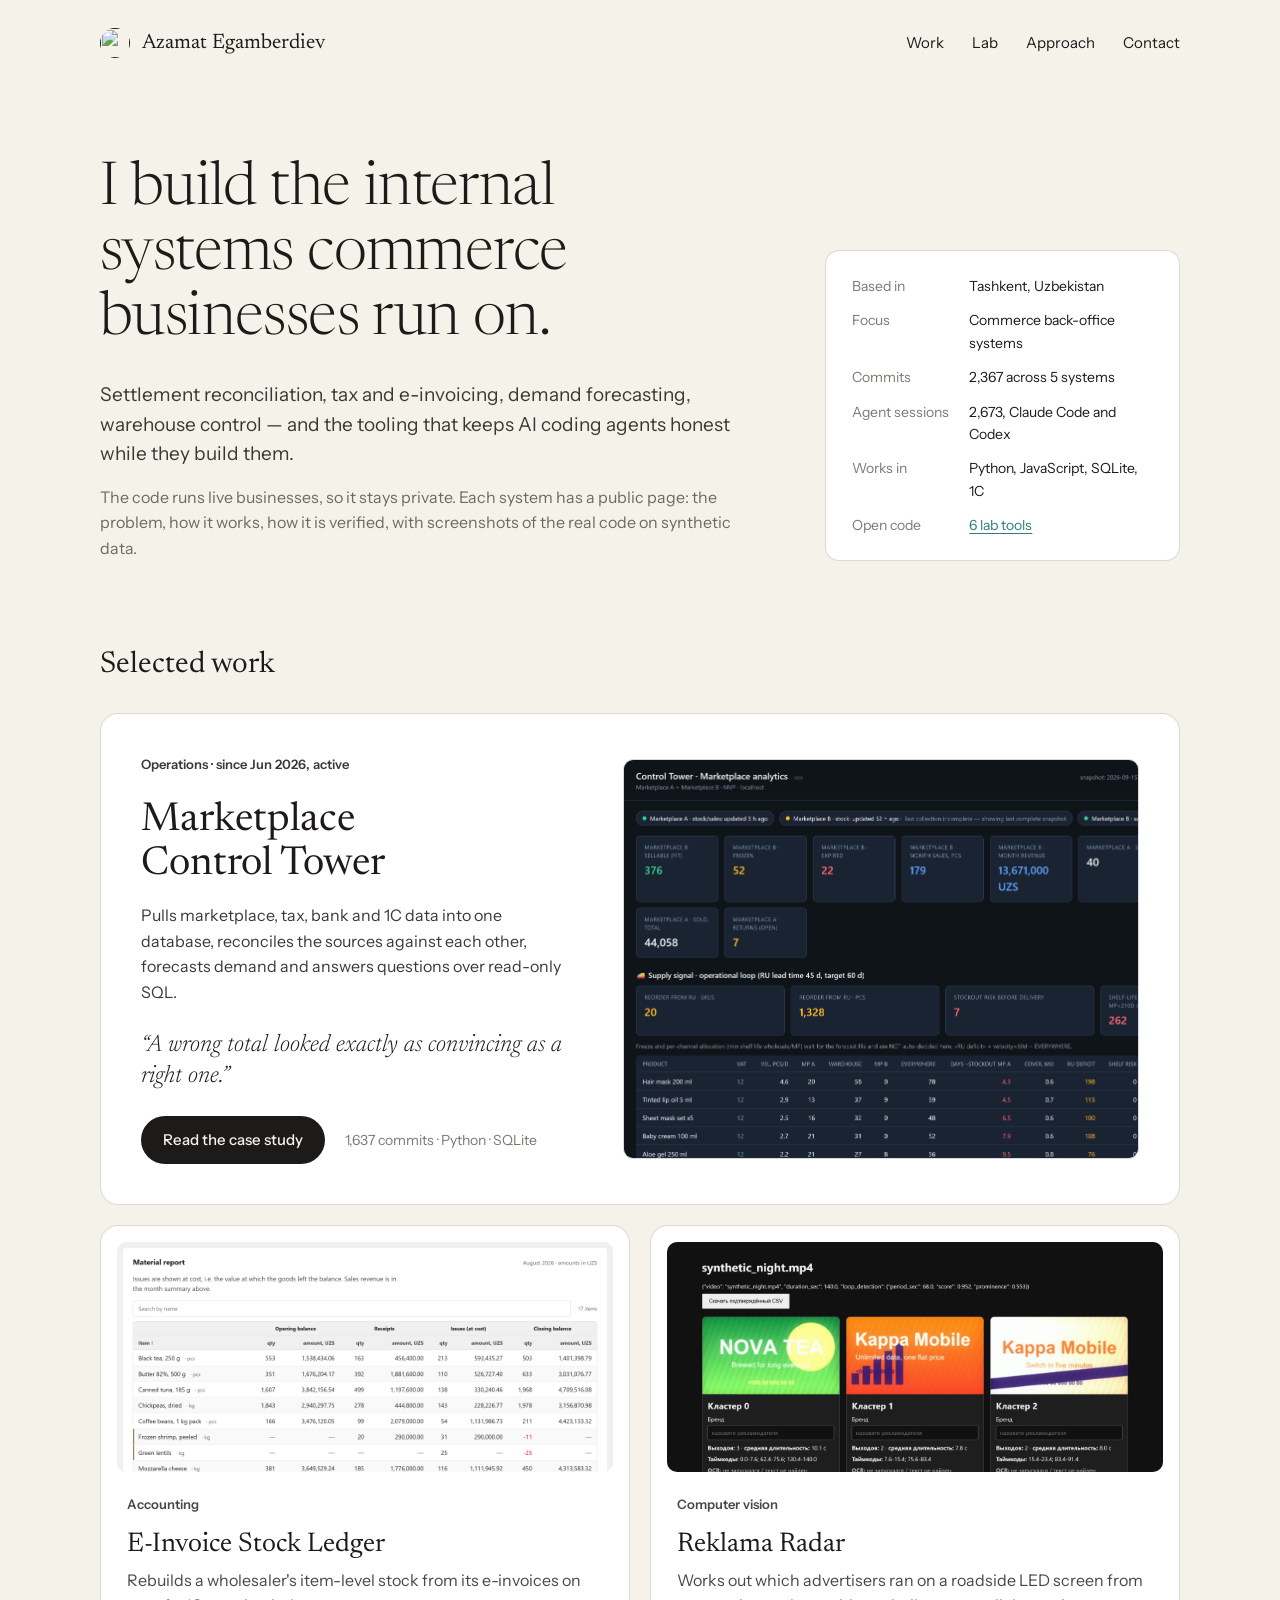
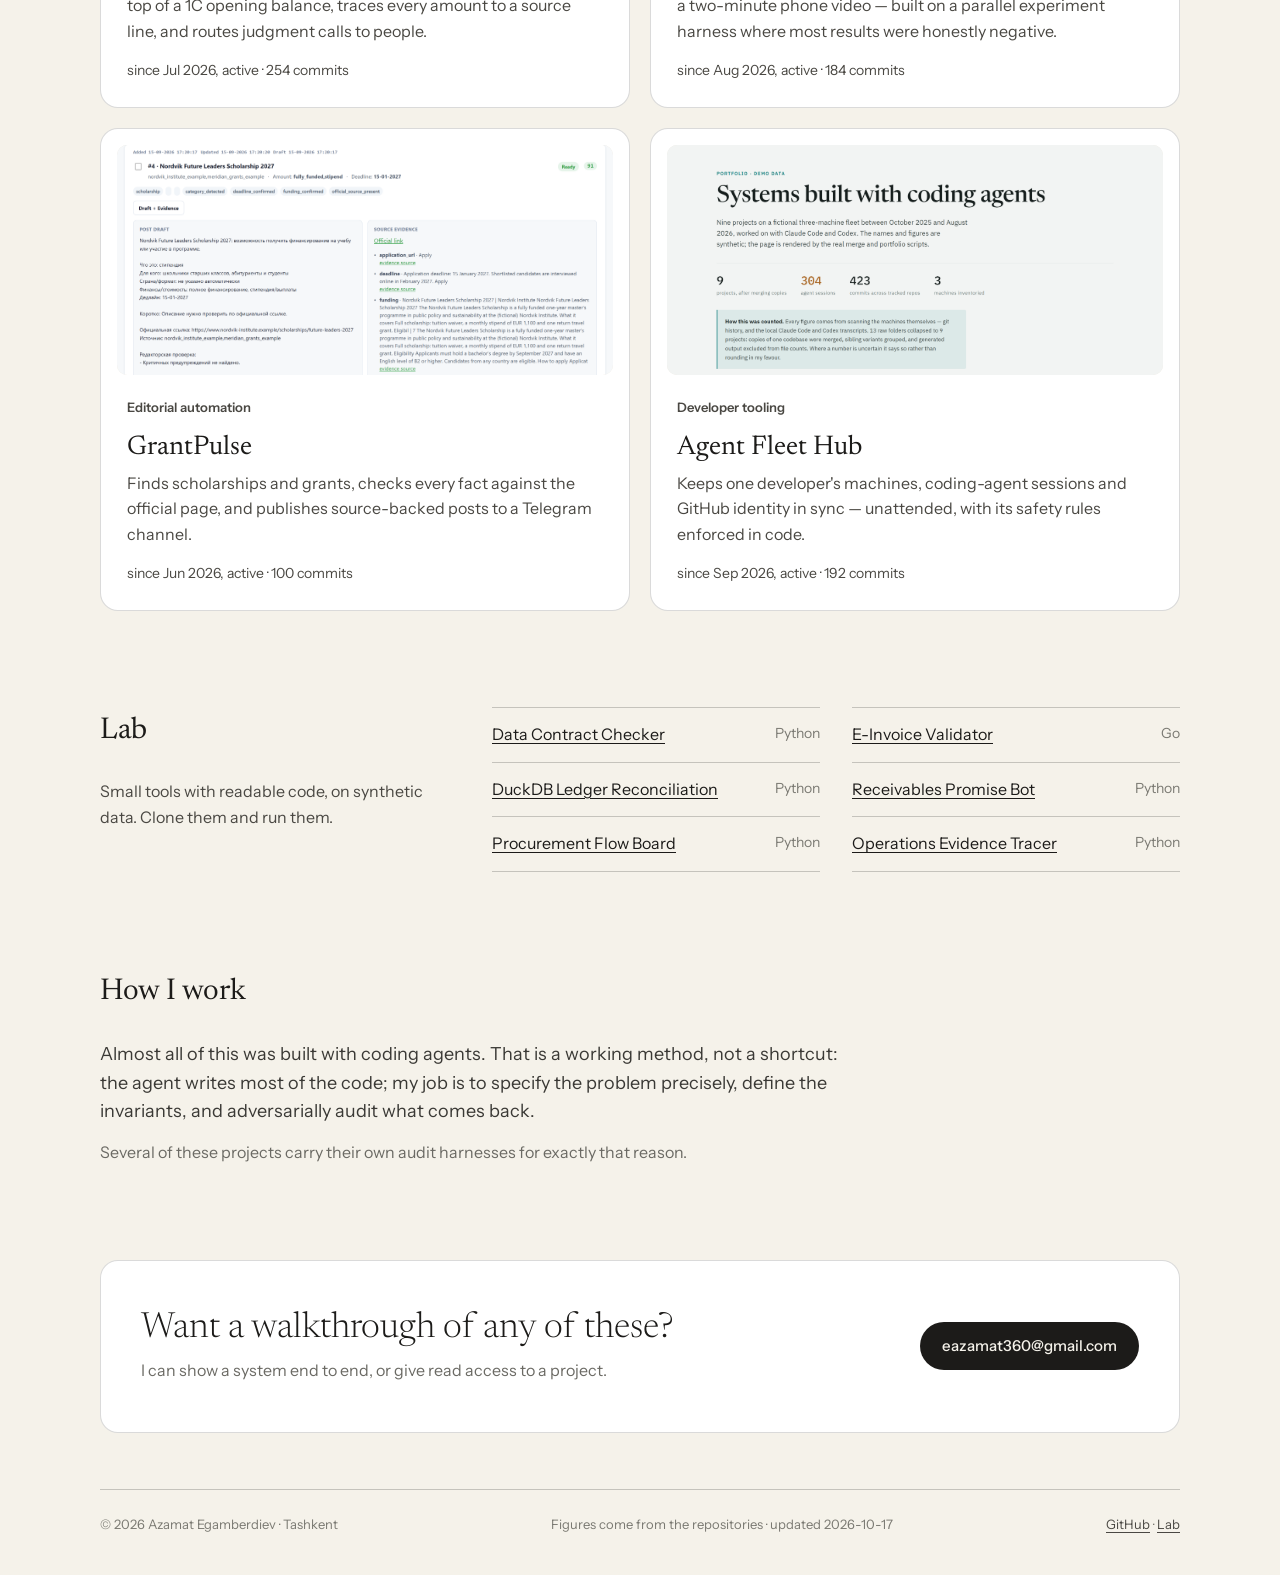
==== commit c4223b0d: "Update pages from approved texts Texts the owner approved with `showcase.py approve`, rendered by bi" ====
--- a/index.html
+++ b/index.html
@@ -3,51 +3,28 @@
 <meta name="viewport" content="width=device-width,initial-scale=1">
 <title>Azamat Egamberdiev — I build the internal systems commerce businesses run on.</title>
 <meta name="description" content="Azamat Egamberdiev builds internal systems for commerce businesses: reconciliation, e-invoicing, forecasting, and tooling for AI coding agents.">
-<meta name="theme-color" content="#0a0f1c">
-<script>document.documentElement.classList.add('js')</script>
+<meta name="theme-color" content="#F5F2EA">
 <meta property="og:type" content="website">
 <meta property="og:title" content="Azamat Egamberdiev — I build the internal systems commerce businesses run on.">
 <meta property="og:description" content="Azamat Egamberdiev builds internal systems for commerce businesses: reconciliation, e-invoicing, forecasting, and tooling for AI coding agents.">
 <meta property="og:url" content="https://EAeaza.github.io/">
 <meta property="og:image" content="https://EAeaza.github.io/og.png">
 <meta name="twitter:card" content="summary_large_image">
-<link rel="icon" type="image/png" href="favicon.png">
+<link rel="icon" href="https://github.com/EAeaza.png?size=96">
 <link rel="preconnect" href="https://fonts.googleapis.com">
 <link rel="preconnect" href="https://fonts.gstatic.com" crossorigin>
-<link rel="stylesheet" href="https://fonts.googleapis.com/css2?family=Inter:wght@400;500;600&family=JetBrains+Mono:wght@500&family=Space+Grotesk:wght@500;600;700&display=swap">
+<link rel="stylesheet" href="https://fonts.googleapis.com/css2?family=Instrument+Sans:wght@400;500;600&family=Newsreader:ital,wght@0,300;0,400;0,500;1,300&display=swap">
 <link rel="stylesheet" href="style.css">
 </head><body class="home">
-<header class="top"><div class="wrap top-in">
-<a class="brand" href=""><img class="mark" src="favicon.png" alt="" width="28" height="28">Azamat Egamberdiev</a>
+<div class="wrap">
+<header class="top"><a class="brand" href=""><img src="https://github.com/EAeaza.png?size=96" alt="" width="30" height="30">Azamat Egamberdiev</a>
 <nav><a href="#work">Work</a><a href="#lab">Lab</a><a href="#approach">Approach</a>
-<a class="nav-cta" href="mailto:eazamat360@gmail.com">Contact</a></nav></div></header>
+<a href="mailto:eazamat360@gmail.com">Contact</a></nav></header>
 <main>
-<section class="hero"><div class="grid-bg" aria-hidden="true"></div><div class="wrap hero-in"><div class="hero-copy"><p class="eyebrow"><span class="pulse"></span>Tashkent, Uzbekistan · commerce systems</p><h1>I build the internal systems commerce businesses run on.</h1><p class="lede">Settlement reconciliation, tax and e-invoicing, demand forecasting, warehouse control — and the tooling that keeps AI coding agents honest while they build them.</p><p class="note">The code runs live businesses, so it stays private. Each page explains one system — the problem, how it works, how it is verified — with screenshots of the real code on synthetic data. No client is named and no client data is shown.</p><div class="cta"><a class="btn primary" href="#work">See the work</a><a class="btn" href="https://github.com/EAeaza">GitHub</a><a class="btn ghost" href="mailto:eazamat360@gmail.com">eazamat360@gmail.com</a></div></div><div class="hero-art" aria-hidden="true"><img class="art-1" src="control-tower/demo/01-marketplace-dashboard.png" alt="" loading="eager"><img class="art-2" src="stock-ledger/demo/01-material-report-drilldown.png" alt="" loading="eager"><img class="art-3" src="reklama-radar/demo/01-contact-sheet.png" alt="" loading="eager"></div></div></section><section class="stats reveal"><div class="wrap stats-in"><div class="stat"><b data-count="2365">2,365</b><span>commits across the systems below</span></div><div class="stat"><b data-count="2673">2,673</b><span>Claude Code and Codex sessions</span></div><div class="stat"><b data-count="5">5</b><span>production systems documented</span></div><div class="stat"><b data-count="6">6</b><span>open-source lab tools</span></div></div></section><section id="work" class="section"><div class="wrap"><header class="sec-head reveal"><span class="eyebrow">Selected work</span><h2>Systems in production</h2><p>Five systems, each with a public page: what it solves, how it works, and how a wrong answer gets caught.</p></header><div class="cards"><a class="card reveal feature" href="control-tower/"><div class="thumb"><img src="control-tower/demo/01-marketplace-dashboard.png" alt="" loading="lazy"></div><div class="card-body"><span class="eyebrow">Operations</span><h3>Marketplace Control Tower</h3><p>Pulls marketplace, tax, bank and 1C data into one database, reconciles the sources against each other, forecasts demand and answers questions over read-only SQL.</p><div class="card-foot"><span class="chip">Python</span><span class="chip">SQLite</span><span class="meta">since Jun 2026, active &middot; 1,637 commits</span></div></div></a>
-<a class="card reveal" href="stock-ledger/"><div class="thumb"><img src="stock-ledger/demo/01-material-report-drilldown.png" alt="" loading="lazy"></div><div class="card-body"><span class="eyebrow">Accounting</span><h3>E-Invoice Stock Ledger</h3><p>Rebuilds a wholesaler&#x27;s item-level stock from its e-invoices on top of a 1C opening balance, traces every amount to a source line, and routes judgment calls to people.</p><div class="card-foot"><span class="chip">JavaScript (Node.js)</span><span class="chip">Python</span><span class="meta">since Jul 2026, active &middot; 254 commits</span></div></div></a>
-<a class="card reveal" href="reklama-radar/"><div class="thumb"><img src="reklama-radar/demo/01-contact-sheet.png" alt="" loading="lazy"></div><div class="card-body"><span class="eyebrow">Computer vision</span><h3>Reklama Radar</h3><p>Works out which advertisers ran on a roadside LED screen from a two-minute phone video — built on a parallel experiment harness where most results were honestly negative.</p><div class="card-foot"><span class="chip">Python</span><span class="chip">TypeScript</span><span class="meta">since Aug 2026, active &middot; 184 commits</span></div></div></a>
-<a class="card reveal" href="grantpulse/"><div class="thumb"><img src="grantpulse/demo/01-review-inbox-card.png" alt="" loading="lazy"></div><div class="card-body"><span class="eyebrow">Editorial automation</span><h3>GrantPulse</h3><p>Finds scholarships and grants, checks every fact against the official page, and publishes source-backed posts to a Telegram channel.</p><div class="card-foot"><span class="chip">Python</span><span class="chip">SQLite</span><span class="meta">since Jun 2026, active &middot; 100 commits</span></div></div></a>
-<a class="card reveal" href="agent-hub/"><div class="thumb"><img src="agent-hub/demo/01-portfolio.png" alt="" loading="lazy"></div><div class="card-body"><span class="eyebrow">Developer tooling</span><h3>Agent Fleet Hub</h3><p>Keeps one developer&#x27;s machines, coding-agent sessions and GitHub identity in sync — unattended, with its safety rules enforced in code.</p><div class="card-foot"><span class="chip">Python</span><span class="chip">PowerShell</span><span class="chip">Bash</span><span class="meta">since Sep 2026, active &middot; 190 commits</span></div></div></a></div></div></section><section id="lab" class="section alt"><div class="wrap"><header class="sec-head reveal"><span class="eyebrow">Lab &middot; open source</span><h2>Small tools with readable code</h2><p>Compact, runnable tools on synthetic data, built with the same agent workflow. The code is public — clone it and run it.</p></header><div class="lab-grid"><a class="lab-card reveal" href="https://github.com/eaeaza-lab/ops-data-contract-checker"><div class="lab-top"><span class="lang">Python</span><span class="status s-release-candidate">release candidate</span></div><h3>Data Contract Checker</h3><p>Validates CSV/JSON exports against versioned data contracts: schema drift, duplicates, broken totals, suspicious changes.</p><span class="repo-name">eaeaza-lab/ops-data-contract-checker</span></a><a class="lab-card reveal" href="https://github.com/eaeaza-lab/lab-go-einvoice-validator"><div class="lab-top"><span class="lang">Go</span><span class="status s-release-candidate">release candidate</span></div><h3>E-Invoice Validator</h3><p>Validates e-invoice documents: schema, totals, tax maths, identifiers and cross-document consistency.</p><span class="repo-name">eaeaza-lab/lab-go-einvoice-validator</span></a><a class="lab-card reveal" href="https://github.com/eaeaza-lab/lab-duckdb-ledger-recon"><div class="lab-top"><span class="lang">Python</span><span class="status s-release-candidate">release candidate</span></div><h3>DuckDB Ledger Reconciliation</h3><p>Reconciles sales, payments, invoices and tax ledgers in DuckDB and explains every mismatch.</p><span class="repo-name">eaeaza-lab/lab-duckdb-ledger-recon</span></a><a class="lab-card reveal" href="https://github.com/eaeaza-lab/receivables-promise-bot"><div class="lab-top"><span class="lang">Python</span><span class="status s-release-candidate">release candidate</span></div><h3>Receivables Promise Bot</h3><p>Tracks overdue invoices and payment promises, flags missed commitments, writes a daily report.</p><span class="repo-name">eaeaza-lab/receivables-promise-bot</span></a><a class="lab-card reveal" href="https://github.com/eaeaza-lab/procurement-flow-board"><div class="lab-top"><span class="lang">Python</span><span class="status s-release-candidate">release candidate</span></div><h3>Procurement Flow Board</h3><p>Purchase requests, quotes, approvals, deliveries and payments on one board, with margin and delay flags.</p><span class="repo-name">eaeaza-lab/procurement-flow-board</span></a><a class="lab-card reveal" href="https://github.com/eaeaza-lab/ops-evidence-tracer"><div class="lab-top"><span class="lang">Python</span><span class="status s-prototype">prototype</span></div><h3>Operations Evidence Tracer</h3><p>An end-to-end evidence trail per order — stock, invoice and payment links, with gaps highlighted.</p><span class="repo-name">eaeaza-lab/ops-evidence-tracer</span></a></div><p class="more reveal"><a href="https://github.com/eaeaza-lab">All lab repositories &rarr;</a></p></div></section><section id="approach" class="section"><div class="wrap"><header class="sec-head reveal"><span class="eyebrow">Approach</span><h2>How the work gets done</h2></header><ol class="steps"><li class="reveal"><span class="step-n">01</span><h3>Specify</h3><p>Pin the problem down precisely and write the invariants a correct answer has to keep — before any code exists.</p></li><li class="reveal"><span class="step-n">02</span><h3>Agents build</h3><p>Claude Code and Codex write most of the code: 2,673 sessions across 3 machines so far.</p></li><li class="reveal"><span class="step-n">03</span><h3>Audit</h3><p>Check what comes back adversarially — audit harnesses, cross-checks against independent sources, tests — so a wrong total never looks like a right one.</p></li></ol></div></section><section id="contact" class="contact"><div class="wrap"><div class="contact-in reveal"><h2>Want a walkthrough?</h2><p>I can walk you through any of these systems, or give read access to a project. Write to me or open an issue on its page.</p><div class="cta"><a class="btn primary" href="mailto:eazamat360@gmail.com">Email me</a><a class="btn" href="https://github.com/EAeaza">github.com/EAeaza</a></div></div></div></section>
+<section class="hero"><div class="h-copy"><h1>I build the internal systems commerce businesses run on.</h1><p class="lede">Settlement reconciliation, tax and e-invoicing, demand forecasting, warehouse control — and the tooling that keeps AI coding agents honest while they build them.</p><p class="note">The code runs live businesses, so it stays private. Each system has a public page: the problem, how it works, how it is verified, with screenshots of the real code on synthetic data.</p></div><dl class="facts"><dt>Based in</dt><dd>Tashkent, Uzbekistan</dd><dt>Focus</dt><dd>Commerce back-office systems</dd><dt>Commits</dt><dd>2,367 across 5 systems</dd><dt>Agent sessions</dt><dd>2,673, Claude Code and Codex</dd><dt>Works in</dt><dd>Python, JavaScript, SQLite, 1C</dd><dt>Open code</dt><dd><a href="#lab">6 lab tools</a></dd></dl></section><section id="work" class="section"><h2>Selected work</h2><article class="panel feature"><div class="f-copy"><p class="kicker">Operations &middot; since Jun 2026, active</p><h3>Marketplace Control Tower</h3><p>Pulls marketplace, tax, bank and 1C data into one database, reconciles the sources against each other, forecasts demand and answers questions over read-only SQL.</p><blockquote>&ldquo;A wrong total looked exactly as convincing as a right one.&rdquo;</blockquote><div class="f-foot"><a class="btn" href="control-tower/">Read the case study</a><span class="meta">1,637 commits &middot; Python · SQLite</span></div></div><img src="control-tower/demo/01-marketplace-dashboard.png" alt="Marketplace Control Tower on synthetic data"></article><div class="cards"><a class="panel card" href="stock-ledger/"><img src="stock-ledger/demo/01-material-report-drilldown.png" alt="" loading="lazy"><div class="c-copy"><p class="kicker">Accounting</p><h3>E-Invoice Stock Ledger</h3><p>Rebuilds a wholesaler&#x27;s item-level stock from its e-invoices on top of a 1C opening balance, traces every amount to a source line, and routes judgment calls to people.</p><p class="meta">since Jul 2026, active &middot; 254 commits</p></div></a><a class="panel card" href="reklama-radar/"><img src="reklama-radar/demo/01-contact-sheet.png" alt="" loading="lazy"><div class="c-copy"><p class="kicker">Computer vision</p><h3>Reklama Radar</h3><p>Works out which advertisers ran on a roadside LED screen from a two-minute phone video — built on a parallel experiment harness where most results were honestly negative.</p><p class="meta">since Aug 2026, active &middot; 184 commits</p></div></a><a class="panel card" href="grantpulse/"><img src="grantpulse/demo/01-review-inbox-card.png" alt="" loading="lazy"><div class="c-copy"><p class="kicker">Editorial automation</p><h3>GrantPulse</h3><p>Finds scholarships and grants, checks every fact against the official page, and publishes source-backed posts to a Telegram channel.</p><p class="meta">since Jun 2026, active &middot; 100 commits</p></div></a><a class="panel card" href="agent-hub/"><img src="agent-hub/demo/01-portfolio.png" alt="" loading="lazy"><div class="c-copy"><p class="kicker">Developer tooling</p><h3>Agent Fleet Hub</h3><p>Keeps one developer&#x27;s machines, coding-agent sessions and GitHub identity in sync — unattended, with its safety rules enforced in code.</p><p class="meta">since Sep 2026, active &middot; 192 commits</p></div></a></div></section><section id="lab" class="section split"><div><h2>Lab</h2><p>Small tools with readable code, on synthetic data. Clone them and run them.</p></div><ul class="lab"><li><a href="https://github.com/eaeaza-lab/ops-data-contract-checker">Data Contract Checker</a><span>Python</span></li><li><a href="https://github.com/eaeaza-lab/lab-go-einvoice-validator">E-Invoice Validator</a><span>Go</span></li><li><a href="https://github.com/eaeaza-lab/lab-duckdb-ledger-recon">DuckDB Ledger Reconciliation</a><span>Python</span></li><li><a href="https://github.com/eaeaza-lab/receivables-promise-bot">Receivables Promise Bot</a><span>Python</span></li><li><a href="https://github.com/eaeaza-lab/procurement-flow-board">Procurement Flow Board</a><span>Python</span></li><li><a href="https://github.com/eaeaza-lab/ops-evidence-tracer">Operations Evidence Tracer</a><span>Python</span></li></ul></section><section id="approach" class="section prose"><h2>How I work</h2><p>Almost all of this was built with coding agents. That is a working method, not a shortcut: the agent writes most of the code; my job is to specify the problem precisely, define the invariants, and adversarially audit what comes back.</p><p>Several of these projects carry their own audit harnesses for exactly that reason.</p></section><section class="panel contact"><div><h2>Want a walkthrough of any of these?</h2><p>I can show a system end to end, or give read access to a project.</p></div><a class="btn" href="mailto:eazamat360@gmail.com">eazamat360@gmail.com</a></section>
 </main>
-<footer><div class="wrap foot-in"><span>&copy; 2026 Azamat Egamberdiev &middot; Tashkent, Uzbekistan</span>
-<span>Code stays private; these pages describe it. Figures refresh from the repositories &middot; updated 2026-10-17</span>
-<span><a href="https://github.com/EAeaza">GitHub</a> &middot; <a href="https://github.com/eaeaza-lab">Lab</a>
-&middot; <a href="mailto:eazamat360@gmail.com">eazamat360@gmail.com</a></span></div></footer>
-<script>
-(() => {
-  const still = matchMedia('(prefers-reduced-motion: reduce)').matches;
-  const els = document.querySelectorAll('.reveal');
-  if (still || !('IntersectionObserver' in window)) { els.forEach(e => e.classList.add('in')); return; }
-  const io = new IntersectionObserver(es => es.forEach(e => {
-    if (!e.isIntersecting) return;
-    e.target.classList.add('in'); io.unobserve(e.target);
-    e.target.querySelectorAll('[data-count]').forEach(n => {
-      const end = +n.dataset.count, t0 = performance.now(), fmt = new Intl.NumberFormat('en-US');
-      const step = t => { const k = Math.min(1, (t - t0) / 1100), v = Math.round(end * (1 - Math.pow(1 - k, 3)));
-        n.textContent = fmt.format(v); if (k < 1) requestAnimationFrame(step); };
-      requestAnimationFrame(step);
-    });
-  }), {rootMargin: '0px 0px -8% 0px'});
-  els.forEach(e => io.observe(e));
-})();
-</script>
+<footer><span>&copy; 2026 Azamat Egamberdiev &middot; Tashkent</span>
+<span>Figures come from the repositories &middot; updated 2026-10-17</span>
+<span><a href="https://github.com/EAeaza">GitHub</a> &middot; <a href="https://github.com/eaeaza-lab">Lab</a></span></footer>
+</div>
 </body></html>
--- a/style.css
+++ b/style.css
@@ -1,345 +1,144 @@
-/* eaeaza.github.io - generated pages share this one stylesheet (bin/showcase.py). */
+/* eaeaza.github.io - warm paper, serif display over a calm sans, white panels, one turquoise accent.
+   Generated pages share this stylesheet (bin/showcase.py). Light only, no effects. */
 :root {
-  --bg: #0a0f1c;
-  --bg-2: #0e1526;
-  --surface: #111a2e;
-  --surface-2: #16213a;
-  --line: rgba(148, 163, 184, .14);
-  --line-2: rgba(148, 163, 184, .26);
-  --fg: #e8edf6;
-  --muted: #94a3b8;
-  --faint: #64748b;
-  --accent: #38bdf8;
-  --accent-2: #a78bfa;
-  --accent-ink: #04121d;
-  --ok: #34d399;
-  --warn: #fbbf24;
-  --glow: rgba(56, 189, 248, .18);
-  --shadow: 0 20px 60px -20px rgba(0, 0, 0, .65);
-  --code: #0c1324;
-  --display: "Space Grotesk", ui-sans-serif, system-ui, sans-serif;
-  --sans: "Inter", ui-sans-serif, system-ui, -apple-system, "Segoe UI", Roboto, sans-serif;
-  --mono: "JetBrains Mono", ui-monospace, SFMono-Regular, Menlo, Consolas, monospace;
-  color-scheme: dark;
+  --paper: #F5F2EA;
+  --panel: #FFFFFF;
+  --ink: #1C1B19;
+  --ink-2: #3A3935;
+  --ink-3: #4A4843;
+  --muted: #6B6A64;
+  --faint: #7A7972;
+  --hair: rgba(28, 27, 25, .16);
+  --rule: rgba(28, 27, 25, .22);
+  --well: #EFEBE1;
+  --accent: #2E7D78;
+  --serif: "Newsreader", Georgia, "Times New Roman", serif;
+  --sans: "Instrument Sans", system-ui, "Segoe UI", sans-serif;
+  --mono: ui-monospace, SFMono-Regular, Menlo, Consolas, monospace;
+  color-scheme: light;
 }
-@media (prefers-color-scheme: light) {
-  :root {
-    --bg: #f7f8fb;
-    --bg-2: #eef1f7;
-    --surface: #ffffff;
-    --surface-2: #f3f5fa;
-    --line: rgba(15, 23, 42, .09);
-    --line-2: rgba(15, 23, 42, .18);
-    --fg: #0b1220;
-    --muted: #475569;
-    --faint: #64748b;
-    --accent: #0284c7;
-    --accent-2: #7c3aed;
-    --accent-ink: #ffffff;
-    --ok: #059669;
-    --warn: #b45309;
-    --glow: rgba(2, 132, 199, .12);
-    --shadow: 0 20px 50px -24px rgba(15, 23, 42, .28);
-    --code: #f1f4f9;
-    color-scheme: light;
-  }
+* { box-sizing: border-box; }
+html { -webkit-text-size-adjust: 100%; }
+body { margin: 0; background: var(--paper); color: var(--ink); font: 16px/1.6 var(--sans); }
+a { color: var(--ink); text-underline-offset: .2em; text-decoration-thickness: 1px; }
+a:hover { color: var(--accent); }
+img { max-width: 100%; height: auto; display: block; }
+h1, h2, h3 { font-family: var(--serif); font-weight: 400; text-wrap: balance; }
+
+.wrap { max-width: 1160px; margin: 0 auto; padding: 0 clamp(16px, 4vw, 40px); }
+
+/* header */
+.top { display: flex; justify-content: space-between; align-items: center; flex-wrap: wrap; gap: 16px; padding: 28px 0; }
+.brand { display: flex; align-items: center; gap: 12px; text-decoration: none; font: 400 21px/1 var(--serif); }
+.brand img { width: 30px; height: 30px; border-radius: 50%; }
+.top nav { display: flex; gap: 28px; flex-wrap: wrap; font-size: 15px; }
+.top nav a { text-decoration: none; }
+
+/* shared */
+.panel { background: var(--panel); border: .5px solid var(--hair); border-radius: 18px; }
+.kicker { margin: 0 0 10px; font-size: 13px; font-weight: 600; color: var(--accent); }
+.meta { font-size: 14px; color: var(--faint); }
+.btn {
+  display: inline-flex; align-items: center; padding: 12px 22px; border-radius: 999px;
+  background: var(--ink); color: var(--paper); text-decoration: none; font-weight: 500; font-size: 15px;
 }
+.btn:hover { background: var(--ink-2); color: var(--paper); }
+.facts {
+  margin: 0; padding: 24px 26px; background: var(--panel); border: .5px solid var(--hair); border-radius: 14px;
+  display: grid; grid-template-columns: auto minmax(0, 1fr); gap: 12px 20px; font-size: 14px;
+}
+.facts dt { color: var(--faint); }
+.facts dd { margin: 0; }
+.facts a { color: var(--accent); }
+.section { padding: 96px 0 0; }
+.section > h2, .split h2 { font-size: 30px; margin: 0 0 24px; }
 
-* { box-sizing: border-box; }
-html { -webkit-text-size-adjust: 100%; scroll-behavior: smooth; scroll-padding-top: 5rem; }
-body {
-  margin: 0; background: var(--bg); color: var(--fg);
-  font: 16.5px/1.65 var(--sans); -webkit-font-smoothing: antialiased; overflow-x: hidden;
+/* hero */
+.hero { display: flex; flex-wrap: wrap; align-items: flex-end; gap: 56px; padding: 72px 0 80px; }
+.h-copy { flex: 2 1 560px; min-width: 0; max-width: 700px; }
+.hero .facts { flex: 1 1 300px; min-width: 0; }
+.hero h1 { font-weight: 300; font-size: clamp(40px, 6vw, 60px); line-height: 1.08; letter-spacing: -.01em; margin: 0 0 28px; }
+.lede { margin: 0 0 16px; font-size: 19px; line-height: 1.55; color: var(--ink-2); }
+.note { margin: 0; color: var(--muted); }
+
+/* work */
+#work { padding-top: 0; }
+.feature { display: flex; flex-wrap: wrap; align-items: center; gap: 48px; padding: clamp(20px, 4vw, 40px); }
+.f-copy { flex: 1 1 360px; min-width: 0; max-width: 440px; }
+.feature > img {
+  flex: 1.3 1 420px; min-width: 0; height: 400px; object-fit: cover; object-position: top left;
+  border-radius: 10px; border: .5px solid var(--hair);
 }
-a { color: var(--accent); text-underline-offset: .18em; }
-img { max-width: 100%; height: auto; display: block; }
-h1, h2, h3 { font-family: var(--display); letter-spacing: -.025em; line-height: 1.1; }
-::selection { background: var(--accent); color: var(--accent-ink); }
+.feature h3 { font-size: 40px; line-height: 1.1; margin: 0 0 16px; }
+.feature p { margin: 0 0 24px; color: var(--ink-2); }
+.feature blockquote { margin: 0 0 24px; font: italic 300 24px/1.3 var(--serif); }
+.f-foot { display: flex; flex-wrap: wrap; align-items: center; gap: 20px; }
+.cards { display: grid; grid-template-columns: repeat(auto-fit, minmax(min(480px, 100%), 1fr)); gap: 20px; margin-top: 20px; }
+.card { display: flex; flex-direction: column; padding: 16px 16px 26px; text-decoration: none; transition: border-color .15s; }
+.card:hover { border-color: var(--rule); color: var(--ink); }
+.card:hover h3 { text-decoration: underline; text-decoration-thickness: 1px; text-underline-offset: .15em; }
+.card img { width: 100%; height: 230px; object-fit: cover; object-position: top left; border-radius: 10px; background: var(--well); }
+.c-copy { padding: 22px 10px 0; display: flex; flex-direction: column; flex: 1; }
+.card h3 { font-size: 27px; line-height: 1.15; margin: 0 0 8px; }
+.card p { margin: 0 0 14px; color: var(--ink-3); }
+.card .meta { margin: auto 0 0; }
 
-.wrap { width: 100%; max-width: 72rem; margin-inline: auto; padding-inline: 1.25rem; }
-.wrap-narrow { width: 100%; max-width: 46rem; margin-inline: auto; padding-inline: 1.25rem; }
+/* lab */
+.split { display: flex; flex-wrap: wrap; gap: 48px; }
+.split > div { flex: 1 1 280px; min-width: 0; }
+.split > div p { margin: 0; color: var(--ink-3); max-width: 340px; }
+.lab {
+  flex: 2 1 560px; min-width: 0; list-style: none; margin: 0; padding: 0;
+  display: grid; grid-template-columns: repeat(auto-fit, minmax(min(300px, 100%), 1fr)); column-gap: 32px;
+}
+.lab li { display: flex; justify-content: space-between; gap: 16px; padding: 14px 0; border-top: .5px solid var(--rule); }
+.lab li:nth-last-child(-n+2) { border-bottom: .5px solid var(--rule); }
+.lab span { color: var(--faint); font-size: 14px; }
 
-/* ---------- header */
-.top {
-  position: sticky; top: 0; z-index: 20;
-  background: color-mix(in srgb, var(--bg) 78%, transparent);
-  backdrop-filter: saturate(160%) blur(14px); -webkit-backdrop-filter: saturate(160%) blur(14px);
-  border-bottom: 1px solid var(--line);
-}
-.top-in { display: flex; align-items: center; justify-content: space-between; gap: 1rem; height: 4rem; }
-.brand {
-  display: inline-flex; align-items: center; gap: .65rem; color: var(--fg); text-decoration: none;
-  font: 600 1rem var(--display); letter-spacing: -.01em; white-space: nowrap;
-}
-.mark { width: 28px; height: 28px; border-radius: 8px; }
-.top nav { display: flex; align-items: center; gap: 1.4rem; }
-.top nav a { color: var(--muted); text-decoration: none; font-size: .93rem; transition: color .15s; }
-.top nav a:hover { color: var(--fg); }
-.top nav .nav-cta {
-  color: var(--fg); border: 1px solid var(--line-2); padding: .38rem .85rem; border-radius: 999px;
-}
-.top nav .nav-cta:hover { border-color: var(--accent); }
-@media (max-width: 40rem) {
-  .top nav a:not(.nav-cta) { display: none; }
-}
+/* approach + contact */
+.prose { max-width: 760px; padding-bottom: 80px; }
+.prose p { margin: 0 0 14px; font-size: 18px; color: var(--ink-2); }
+.prose p + p { font-size: 16px; color: var(--muted); }
+.contact { display: flex; flex-wrap: wrap; justify-content: space-between; align-items: center; gap: 24px; padding: 48px clamp(20px, 4vw, 40px); margin-bottom: 56px; }
+.contact h2 { font-weight: 300; font-size: 36px; line-height: 1.15; margin: 0 0 8px; }
+.contact p { margin: 0; color: var(--muted); }
 
-/* ---------- shared bits */
-.eyebrow {
-  display: inline-flex; align-items: center; gap: .5rem; margin: 0;
-  font: 500 .74rem/1 var(--mono); text-transform: uppercase; letter-spacing: .12em; color: var(--accent);
-}
-.btn {
-  display: inline-flex; align-items: center; gap: .5rem; padding: .78rem 1.25rem; border-radius: 12px;
-  font: 600 .95rem/1 var(--sans); text-decoration: none; color: var(--fg);
-  border: 1px solid var(--line-2); background: color-mix(in srgb, var(--surface) 70%, transparent);
-  transition: transform .15s, border-color .15s, background .15s, box-shadow .15s;
-}
-.btn:hover { transform: translateY(-1px); border-color: var(--accent); }
-.btn.primary {
-  background: linear-gradient(135deg, var(--accent), color-mix(in srgb, var(--accent) 55%, var(--accent-2)));
-  color: var(--accent-ink); border-color: transparent; box-shadow: 0 10px 30px -10px var(--accent);
-}
-.btn.primary:hover { box-shadow: 0 14px 36px -10px var(--accent); }
-.btn.ghost { background: none; border-color: transparent; color: var(--muted); }
-.btn.ghost:hover { color: var(--fg); }
-.cta { display: flex; flex-wrap: wrap; gap: .75rem; margin-top: 2rem; }
-.chip {
-  display: inline-block; font: 500 .74rem/1 var(--mono); color: var(--muted); padding: .38rem .55rem;
-  border: 1px solid var(--line); border-radius: 7px; background: var(--bg-2); white-space: nowrap;
-}
+footer { display: flex; justify-content: space-between; flex-wrap: wrap; gap: 12px; padding: 24px 0 40px; border-top: .5px solid var(--rule); font-size: 13px; color: var(--faint); }
+footer a { color: var(--ink-3); }
 
-/* ---------- hero */
-.hero { position: relative; padding: clamp(4.5rem, 12vw, 8.5rem) 0 clamp(3rem, 7vw, 5rem); isolation: isolate; }
-.hero::before, .hero::after {
-  content: ""; position: absolute; z-index: -1; border-radius: 50%; filter: blur(80px); pointer-events: none;
-}
-.hero::before { width: 38rem; height: 38rem; top: -14rem; right: -10rem; background: var(--glow); }
-.hero::after {
-  width: 30rem; height: 30rem; top: 6rem; left: -14rem;
-  background: color-mix(in srgb, var(--accent-2) 16%, transparent);
-}
-.grid-bg {
-  position: absolute; inset: 0; z-index: -1; pointer-events: none;
-  background-image:
-    linear-gradient(var(--line) 1px, transparent 1px),
-    linear-gradient(90deg, var(--line) 1px, transparent 1px);
-  background-size: 56px 56px;
-  -webkit-mask-image: radial-gradient(ellipse 70% 60% at 50% 30%, #000 30%, transparent 75%);
-          mask-image: radial-gradient(ellipse 70% 60% at 50% 30%, #000 30%, transparent 75%);
-}
-.hero .eyebrow {
-  color: var(--muted); padding: .45rem .8rem .45rem .65rem; border: 1px solid var(--line-2);
-  border-radius: 999px; background: color-mix(in srgb, var(--surface) 60%, transparent);
-}
-.pulse { position: relative; width: 8px; height: 8px; border-radius: 50%; background: var(--ok); }
-.pulse::after {
-  content: ""; position: absolute; inset: -4px; border-radius: 50%; border: 2px solid var(--ok);
-  opacity: 0; animation: ping 2.4s cubic-bezier(0, 0, .2, 1) infinite;
-}
-@keyframes ping { 0% { transform: scale(.6); opacity: .8; } 100% { transform: scale(1.8); opacity: 0; } }
-.hero h1 {
-  font-size: clamp(2.5rem, 6.4vw, 4.75rem); font-weight: 700; margin: 1.6rem 0 1.4rem; max-width: 15ch;
-  background: linear-gradient(180deg, var(--fg) 30%, color-mix(in srgb, var(--fg) 62%, var(--accent)));
-  -webkit-background-clip: text; background-clip: text; color: transparent;
-}
-.hero .lede { font-size: clamp(1.1rem, 2.1vw, 1.32rem); line-height: 1.55; color: var(--fg); max-width: 44rem; margin: 0; }
-.hero .note { color: var(--muted); max-width: 42rem; margin: 1.1rem 0 0; }
+/* project page */
+.back { margin: 24px 0 0; font-size: 15px; }
+.back a { text-decoration: none; color: var(--muted); }
+.p-head { display: flex; flex-wrap: wrap; align-items: flex-end; gap: 56px; padding: 40px 0; }
+.p-copy { flex: 2 1 560px; min-width: 0; max-width: 720px; }
+.p-head .facts { flex: 1 1 300px; min-width: 0; }
+.p-head h1 { font-weight: 300; font-size: clamp(38px, 5.4vw, 56px); line-height: 1.08; margin: 0 0 20px; }
+.p-head .lede { margin: 0; }
+.shot { margin: 0; padding: 16px; }
+.shot img { width: 100%; max-height: 560px; object-fit: cover; object-position: top left; border-radius: 10px; }
 
-/* ---------- stats */
-.stats { border-block: 1px solid var(--line); background: color-mix(in srgb, var(--bg-2) 70%, transparent); }
-.stats-in { display: grid; grid-template-columns: repeat(4, minmax(0, 1fr)); }
-.stat { padding: 1.8rem 1.25rem; border-left: 1px solid var(--line); }
-.stat:first-child { border-left: 0; padding-left: 0; }
-.stat b {
-  display: block; font: 600 clamp(1.8rem, 3.6vw, 2.6rem)/1 var(--display); letter-spacing: -.03em;
-  font-variant-numeric: tabular-nums;
-}
-.stat span { display: block; margin-top: .55rem; color: var(--muted); font-size: .88rem; line-height: 1.4; }
-@media (max-width: 48rem) {
-  .stats-in { grid-template-columns: repeat(2, minmax(0, 1fr)); }
-  .stat { border-left: 0; padding: 1.4rem 0; }
-  .stat:nth-child(odd) { padding-right: 1rem; }
-  .stat:nth-child(n+3) { border-top: 1px solid var(--line); }
-}
-
-/* ---------- sections */
-.section { padding: clamp(4rem, 9vw, 6.5rem) 0; }
-.section.alt { background: linear-gradient(180deg, var(--bg-2), var(--bg)); border-top: 1px solid var(--line); }
-.sec-head { max-width: 42rem; margin-bottom: 2.6rem; }
-.sec-head h2 { font-size: clamp(1.9rem, 4vw, 2.8rem); margin: .9rem 0 .8rem; }
-.sec-head p { color: var(--muted); margin: 0; font-size: 1.06rem; }
-
-/* ---------- project cards */
-.cards { display: grid; gap: 1.25rem; grid-template-columns: repeat(3, minmax(0, 1fr)); }
-.card {
-  display: flex; flex-direction: column; overflow: hidden; color: var(--fg); text-decoration: none;
-  background: var(--surface); border: 1px solid var(--line); border-radius: 18px;
-  transition: transform .2s, border-color .2s, box-shadow .2s;
-}
-.card:hover { transform: translateY(-4px); border-color: color-mix(in srgb, var(--accent) 55%, var(--line)); box-shadow: var(--shadow), 0 0 0 1px var(--glow); }
-.card.feature { grid-column: span 2; }
-.thumb {
-  position: relative; aspect-ratio: 16 / 9; overflow: hidden; background: var(--bg-2);
-  border-bottom: 1px solid var(--line);
-}
-.thumb img { width: 100%; height: 100%; object-fit: cover; object-position: top left; transition: transform .5s; }
-.card:hover .thumb img { transform: scale(1.035); }
-.thumb::after {
-  content: ""; position: absolute; inset: auto 0 0; height: 40%;
-  background: linear-gradient(transparent, color-mix(in srgb, var(--surface) 85%, transparent));
-}
-.card-body { display: flex; flex-direction: column; flex: 1; padding: 1.4rem 1.4rem 1.3rem; }
-.card h3 { margin: .7rem 0 .55rem; font-size: 1.32rem; }
-.card.feature h3 { font-size: 1.6rem; }
-.card p { margin: 0 0 1.2rem; color: var(--muted); font-size: .96rem; }
-.card-foot { display: flex; flex-wrap: wrap; align-items: center; gap: .4rem; margin-top: auto; }
-.card-foot .meta { margin-left: auto; font: 500 .74rem var(--mono); color: var(--faint); }
-@media (max-width: 60rem) { .cards { grid-template-columns: repeat(2, minmax(0, 1fr)); } }
-@media (max-width: 40rem) { .cards { grid-template-columns: minmax(0, 1fr); } .card.feature { grid-column: auto; } }
-
-/* ---------- lab */
-.lab-grid { display: grid; gap: 1rem; grid-template-columns: repeat(auto-fill, minmax(min(100%, 20rem), 1fr)); }
-.lab-card {
-  display: flex; flex-direction: column; padding: 1.3rem 1.3rem 1.15rem; border-radius: 16px;
-  background: var(--surface); border: 1px solid var(--line); color: var(--fg); text-decoration: none;
-  transition: transform .2s, border-color .2s;
-}
-.lab-card:hover { transform: translateY(-3px); border-color: color-mix(in srgb, var(--accent-2) 60%, var(--line)); }
-.lab-top { display: flex; justify-content: space-between; align-items: center; gap: .5rem; }
-.lang { display: inline-flex; align-items: center; gap: .45rem; font: 500 .78rem var(--mono); color: var(--muted); }
-.lang::before { content: ""; width: 9px; height: 9px; border-radius: 50%; background: var(--accent-2); }
-.status {
-  font: 500 .68rem/1 var(--mono); text-transform: uppercase; letter-spacing: .08em;
-  padding: .35rem .5rem; border-radius: 6px; border: 1px solid currentColor;
-}
-.s-release-candidate { color: var(--ok); }
-.s-prototype { color: var(--warn); }
-.s-paused { color: var(--faint); }
-.lab-card h3 { margin: 1rem 0 .45rem; font-size: 1.15rem; }
-.lab-card p { margin: 0 0 1rem; color: var(--muted); font-size: .93rem; }
-.repo-name { margin-top: auto; font: 500 .74rem var(--mono); color: var(--faint); }
-.more { margin: 2rem 0 0; }
-.more a { font-weight: 600; text-decoration: none; }
-
-/* ---------- approach */
-.steps { list-style: none; margin: 0; padding: 0; display: grid; gap: 1.25rem; grid-template-columns: repeat(3, minmax(0, 1fr)); }
-.steps li {
-  position: relative; padding: 1.6rem 1.5rem; border-radius: 18px;
-  background: var(--surface); border: 1px solid var(--line);
-}
-.step-n {
-  font: 700 2.6rem/1 var(--display); letter-spacing: -.04em;
-  background: linear-gradient(135deg, var(--accent), var(--accent-2));
-  -webkit-background-clip: text; background-clip: text; color: transparent;
-}
-.steps h3 { margin: 1rem 0 .5rem; font-size: 1.25rem; }
-.steps p { margin: 0; color: var(--muted); font-size: .96rem; }
-@media (max-width: 52rem) { .steps { grid-template-columns: 1fr; } }
-
-/* ---------- contact */
-.contact { padding: 0 0 clamp(4rem, 9vw, 6rem); }
-.contact-in {
-  position: relative; text-align: center; padding: clamp(2.5rem, 6vw, 4rem) 1.5rem; border-radius: 24px;
-  background:
-    radial-gradient(60% 120% at 50% 0%, var(--glow), transparent 70%),
-    var(--surface);
-  border: 1px solid var(--line-2);
-}
-.contact-in h2 { font-size: clamp(1.8rem, 4vw, 2.6rem); margin: 0 0 .8rem; }
-.contact-in p { color: var(--muted); max-width: 34rem; margin: 0 auto; }
-.contact-in .cta { justify-content: center; }
-
-/* ---------- footer */
-footer { border-top: 1px solid var(--line); padding: 2.2rem 0 2.8rem; color: var(--faint); font-size: .84rem; }
-.foot-in { display: flex; flex-wrap: wrap; gap: .6rem 2rem; justify-content: space-between; }
-footer a { color: var(--muted); text-decoration: none; }
-footer a:hover { color: var(--fg); }
-
-/* ---------- project page */
-.p-hero { position: relative; padding: clamp(2.5rem, 6vw, 4rem) 0 0; isolation: isolate; }
-.p-hero::before {
-  content: ""; position: absolute; z-index: -1; inset: -6rem 0 auto; height: 30rem; pointer-events: none;
-  background: radial-gradient(50% 60% at 70% 20%, var(--glow), transparent 70%);
-}
-.back { display: flex; width: fit-content; margin-bottom: 2rem; font-size: .9rem; color: var(--muted); text-decoration: none; }
-.back:hover { color: var(--fg); }
-.p-hero h1 { font-size: clamp(2.3rem, 5.5vw, 4rem); margin: 1rem 0 1.1rem; max-width: 18ch; }
-.p-hero .lede { font-size: clamp(1.08rem, 2vw, 1.28rem); line-height: 1.55; max-width: 46rem; margin: 0; }
-.facts { display: flex; flex-wrap: wrap; align-items: center; gap: .5rem; margin: 1.6rem 0 0; }
-.facts > span:not(.chip) { font: 500 .8rem var(--mono); color: var(--muted); padding-right: .6rem; border-right: 1px solid var(--line-2); }
-.facts b { color: var(--fg); font-weight: 600; }
-.facts .lock { border-right: 0; color: var(--warn); padding-left: .2rem; }
-.p-shot {
-  margin: 2.6rem 0 0; border-radius: 16px; overflow: hidden; border: 1px solid var(--line-2);
-  box-shadow: var(--shadow); background: var(--bg-2);
-}
-.p-shot img { width: 100%; }
-
-.doc { padding-block: 3rem 2rem; }
-.doc h2 { font-size: clamp(1.45rem, 3vw, 1.85rem); margin: 3.2rem 0 1rem; }
-.doc h2::before {
-  content: ""; display: block; width: 2.5rem; height: 3px; border-radius: 3px; margin-bottom: 1.1rem;
-  background: linear-gradient(90deg, var(--accent), var(--accent-2));
-}
-.doc h3 { font-size: 1.15rem; margin: 2rem 0 .6rem; }
-.doc p, .doc li { color: color-mix(in srgb, var(--fg) 88%, var(--muted)); }
-.doc li { margin-block: .4rem; }
-.doc li::marker { color: var(--accent); }
-.doc strong { color: var(--fg); }
+.doc { max-width: 720px; margin: 0 auto; padding: 72px 0 40px; font-size: 17px; }
+.doc h2 { font-size: 32px; line-height: 1.15; margin: 64px 0 16px; }
+.doc h2:first-child { margin-top: 0; }
+.doc h3 { font-size: 22px; margin: 36px 0 10px; }
+.doc p, .doc li { color: var(--ink-2); }
+.doc li { margin: 6px 0; }
+.doc strong { color: var(--ink); font-weight: 600; }
 .doc em { color: var(--muted); }
-.doc img { border-radius: 12px; border: 1px solid var(--line-2); margin: 1.6rem 0 .5rem; box-shadow: var(--shadow); }
-.doc blockquote { margin: 1.4rem 0; padding: .4rem 1.2rem; border-left: 3px solid var(--accent); background: var(--bg-2); border-radius: 0 10px 10px 0; color: var(--muted); }
-.doc code { font: .86em/1.4 var(--mono); background: var(--code); padding: .12em .38em; border-radius: 5px; border: 1px solid var(--line); }
-.doc pre { overflow-x: auto; background: var(--code); padding: 1.1rem; border-radius: 12px; border: 1px solid var(--line); }
-.doc pre code { background: none; padding: 0; border: 0; }
-.doc pre.mermaid { background: var(--surface); text-align: center; }
-.doc .table { overflow-x: auto; margin: 1.4rem 0; border: 1px solid var(--line); border-radius: 12px; }
-.doc table { border-collapse: collapse; width: 100%; font-size: .92rem; }
-.doc th { font: 600 .74rem var(--mono); text-transform: uppercase; letter-spacing: .06em; color: var(--muted); background: var(--bg-2); }
-.doc th, .doc td { border-bottom: 1px solid var(--line); padding: .65rem .8rem; text-align: left; vertical-align: top; }
+.doc a { color: var(--accent); }
+.doc img { border-radius: 10px; border: .5px solid var(--hair); margin: 28px 0 8px; background: var(--panel); }
+.doc blockquote { margin: 24px 0; padding: 0 0 0 20px; border-left: 1px solid var(--rule); font: italic 300 21px/1.4 var(--serif); color: var(--ink); }
+.doc code { font: .86em/1.4 var(--mono); background: var(--well); padding: .1em .35em; border-radius: 4px; }
+.doc pre { overflow-x: auto; background: var(--panel); border: .5px solid var(--hair); padding: 16px; border-radius: 12px; }
+.doc pre code { background: none; padding: 0; }
+.doc pre.mermaid { text-align: center; }
+.doc .table { overflow-x: auto; margin: 24px 0; background: var(--panel); border: .5px solid var(--hair); border-radius: 12px; }
+.doc table { border-collapse: collapse; width: 100%; font-size: 15px; }
+.doc th { text-align: left; font-weight: 600; font-size: 13px; color: var(--muted); }
+.doc th, .doc td { padding: 10px 14px; border-bottom: .5px solid var(--rule); vertical-align: top; }
 .doc tr:last-child td { border-bottom: 0; }
-.repo { margin-top: 3rem; }
-
-.next { padding-bottom: 4.5rem; }
-.next-card {
-  display: grid; gap: .5rem; padding: 1.6rem 1.7rem; border-radius: 18px; text-decoration: none; color: var(--fg);
-  background: var(--surface); border: 1px solid var(--line); transition: border-color .2s, transform .2s;
-}
-.next-card:hover { border-color: var(--accent); transform: translateY(-2px); }
-.next-card strong { font: 600 1.5rem var(--display); letter-spacing: -.02em; }
-.next-card strong::after { content: " \2192"; color: var(--accent); }
-.next-card span:last-child { color: var(--muted); }
-
-/* ---------- motion */
-.js .reveal { opacity: 0; transform: translateY(18px); transition: opacity .7s ease, transform .7s cubic-bezier(.2, .7, .2, 1); }
-.js .reveal.in { opacity: 1; transform: none; }
-@media (prefers-reduced-motion: reduce) {
-  html { scroll-behavior: auto; }
-  .js .reveal { opacity: 1; transform: none; transition: none; }
-  .pulse::after { animation: none; }
-  .card, .card:hover, .card:hover .thumb img, .btn:hover { transform: none; }
-}
-
-/* ---------- hero collage: three real screenshots cascading, desktop only */
-.hero-in { display: grid; grid-template-columns: minmax(0, 1.25fr) minmax(0, 1fr); gap: 3.5rem; align-items: center; }
-.hero-in h1 { font-size: clamp(2.4rem, 4.2vw, 3.8rem); max-width: 16ch; }
-.hero-art { position: relative; aspect-ratio: 1 / 1.05; perspective: 1800px; }
-.hero-art img {
-  position: absolute; width: 80%; border-radius: 14px; border: 1px solid var(--line-2);
-  box-shadow: 0 30px 70px -25px rgba(0, 0, 0, .8); background: var(--bg-2);
-  aspect-ratio: 16 / 10; object-fit: cover; object-position: top left;
-  transform: rotateY(-16deg) rotateX(8deg) rotateZ(1deg);
-  transition: transform .6s cubic-bezier(.2, .7, .2, 1), opacity .6s;
-}
-.hero-art .art-3 { top: 0; right: 0; z-index: 1; opacity: .45; }
-.hero-art .art-2 { top: 24%; right: 10%; z-index: 2; opacity: .75; }
-.hero-art .art-1 { top: 48%; right: 20%; z-index: 3; }
-.hero-art:hover .art-1 { transform: rotateY(-8deg) rotateX(4deg) translateY(-8px); }
-@media (max-width: 64rem) { .hero-in { grid-template-columns: minmax(0, 1fr); } .hero-art { display: none; } }
-/* tall screenshots: show the top, fade the rest - the full set is in the Screenshots section */
-.p-shot { position: relative; max-height: 34rem; }
-.p-shot img { object-fit: cover; object-position: top left; }
-.p-shot::after {
-  content: ""; position: absolute; inset: auto 0 0; height: 7rem; pointer-events: none;
-  background: linear-gradient(transparent, var(--bg));
-}
+.repo { margin-top: 48px; }
+.next { display: grid; gap: 6px; padding: 28px 32px; margin: 24px 0 64px; text-decoration: none; }
+.next strong { font: 400 28px/1.15 var(--serif); }
+.next span:last-child { color: var(--ink-3); }
+.next:hover strong { text-decoration: underline; text-decoration-thickness: 1px; }
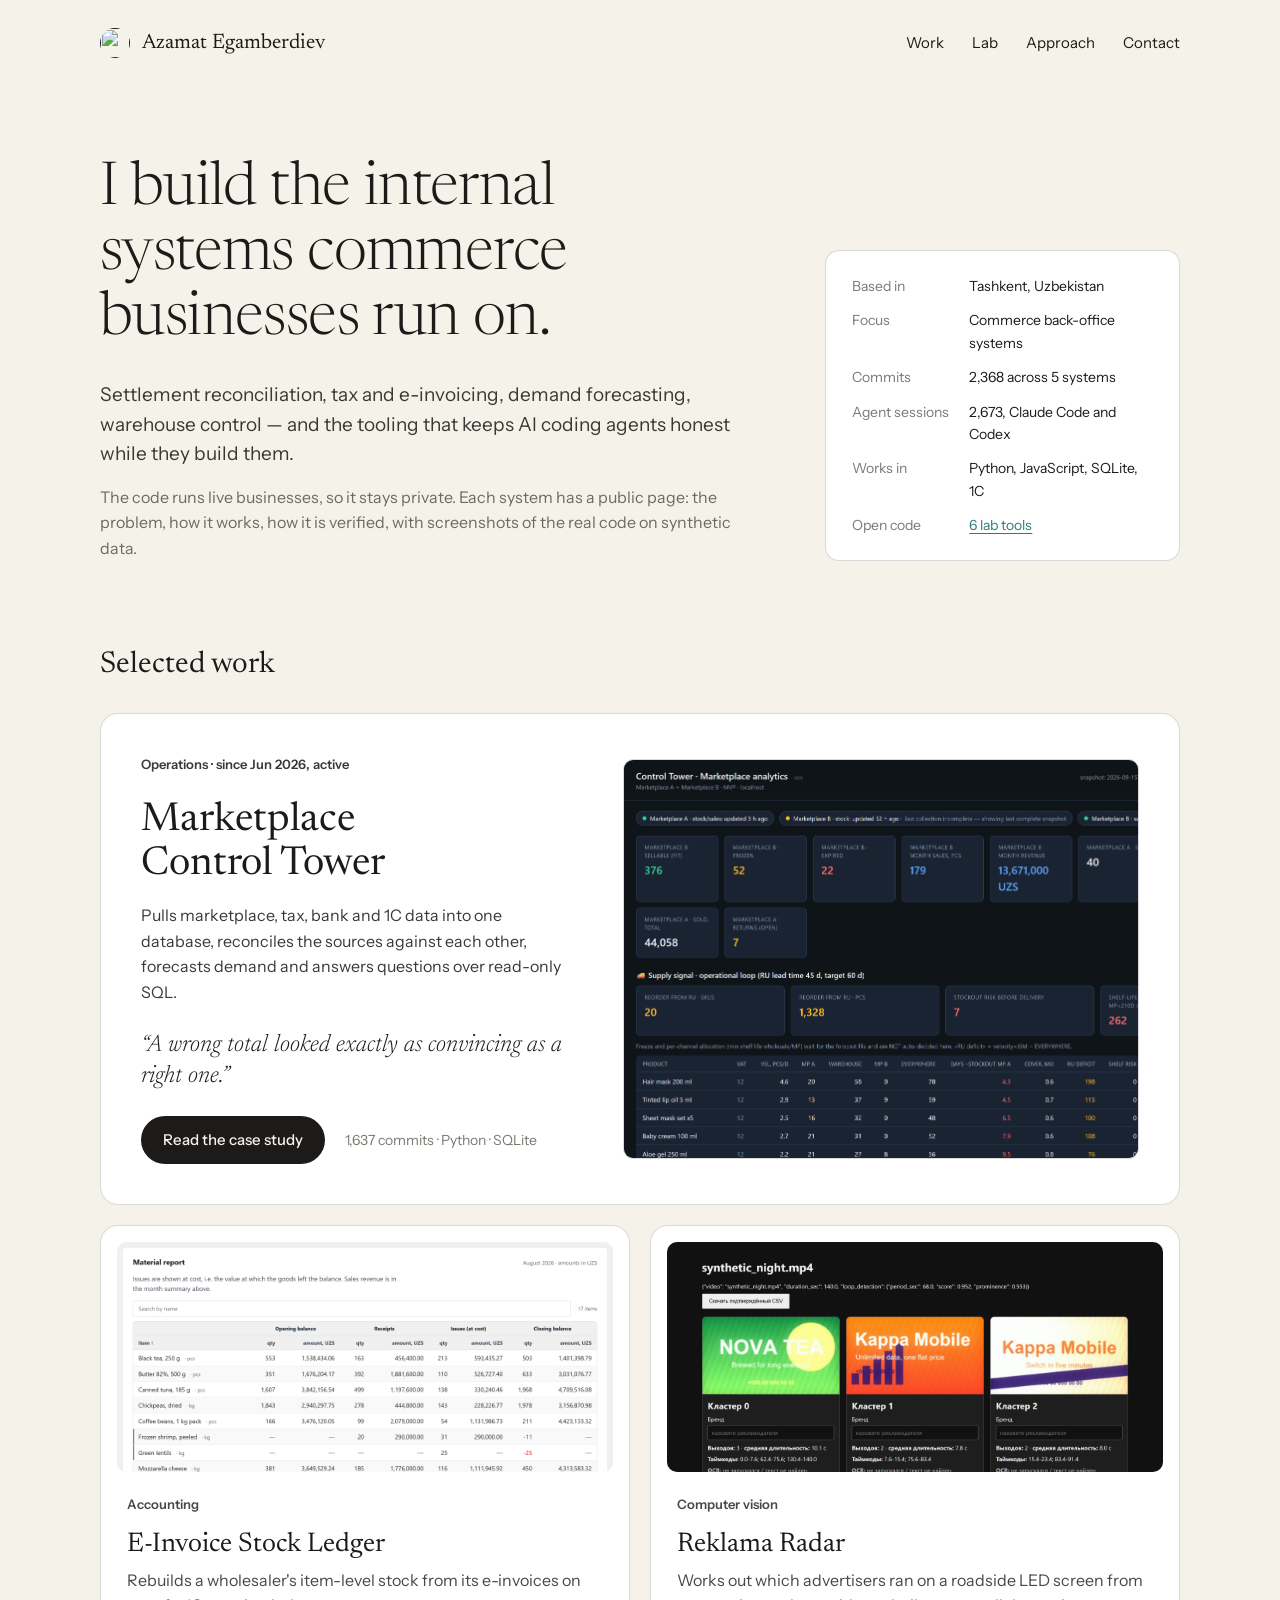
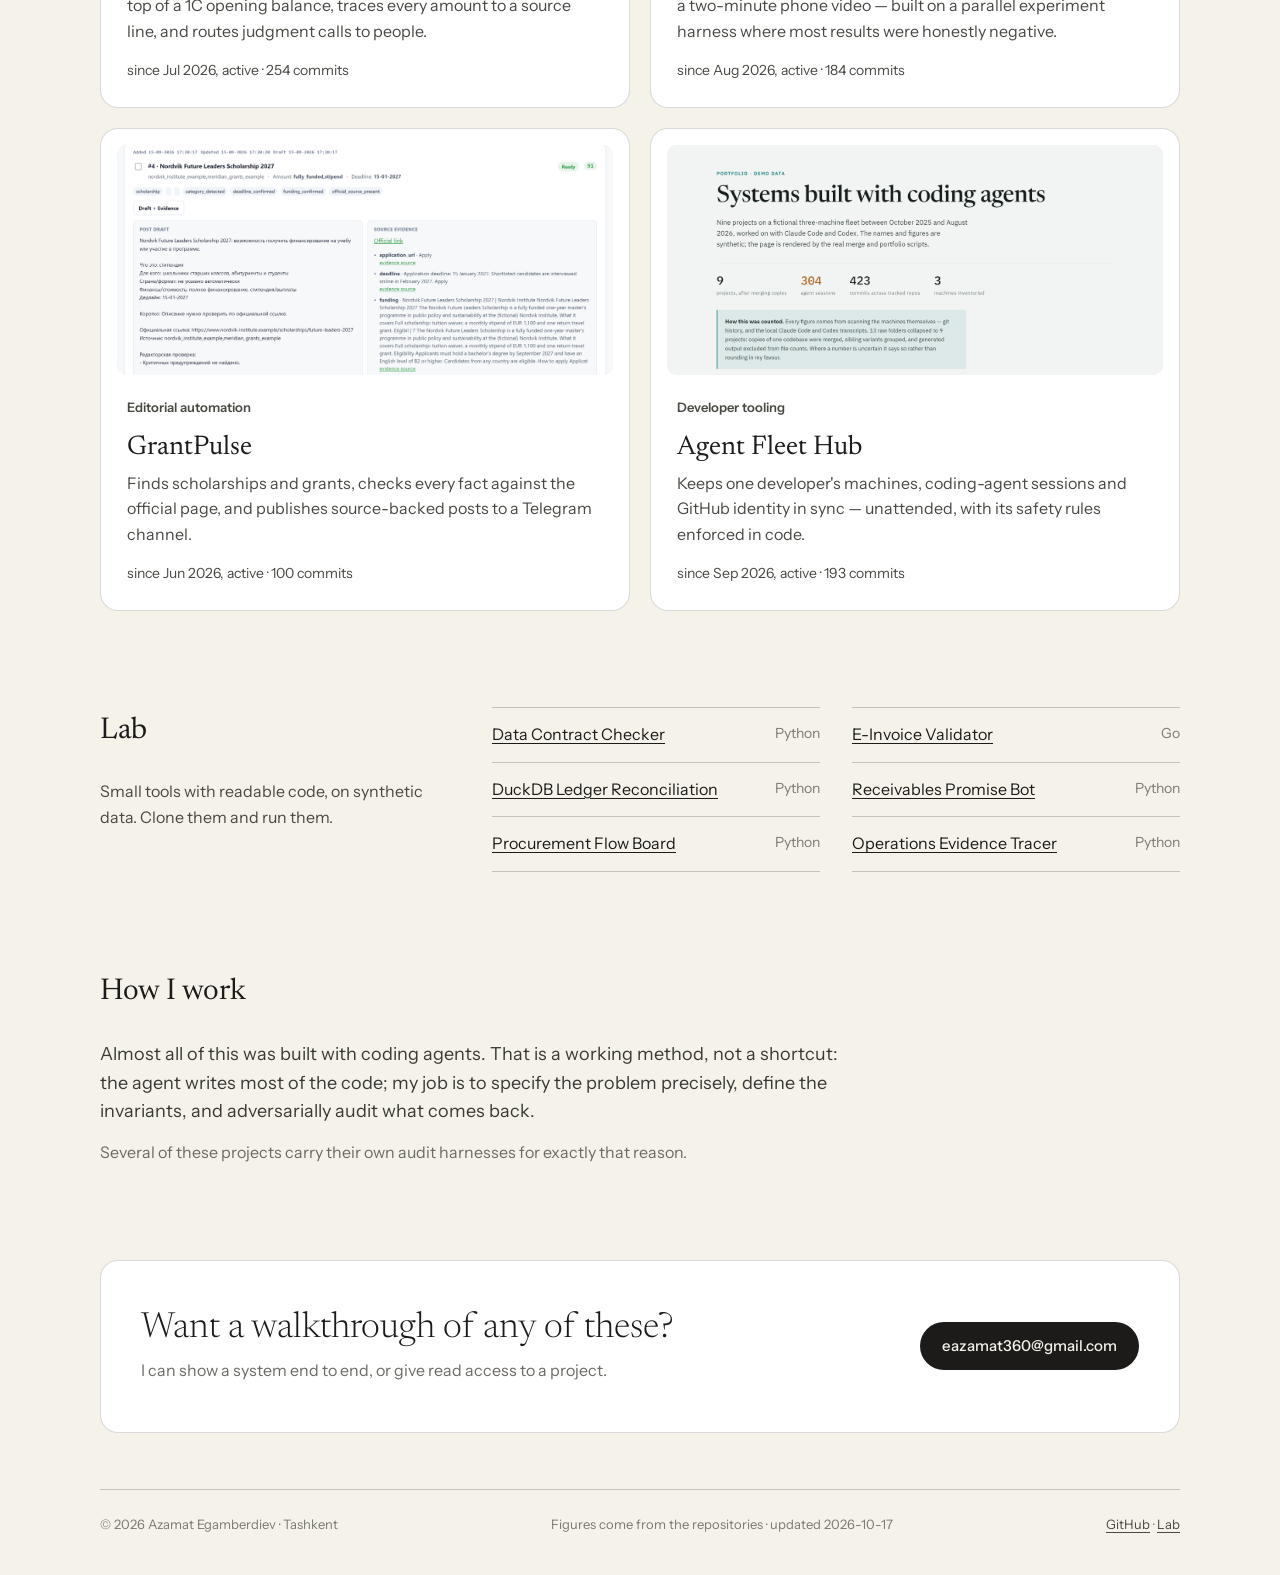
==== commit 46c4e196: "Update pages from approved texts Texts the owner approved with `showcase.py approve`, rendered by bi" ====
--- a/index.html
+++ b/index.html
@@ -14,14 +14,14 @@
 <link rel="preconnect" href="https://fonts.googleapis.com">
 <link rel="preconnect" href="https://fonts.gstatic.com" crossorigin>
 <link rel="stylesheet" href="https://fonts.googleapis.com/css2?family=Instrument+Sans:wght@400;500;600&family=Newsreader:ital,wght@0,300;0,400;0,500;1,300&display=swap">
-<link rel="stylesheet" href="style.css">
+<link rel="stylesheet" href="style.css?v=5c0fb3901e">
 </head><body class="home">
 <div class="wrap">
 <header class="top"><a class="brand" href=""><img src="https://github.com/EAeaza.png?size=96" alt="" width="30" height="30">Azamat Egamberdiev</a>
 <nav><a href="#work">Work</a><a href="#lab">Lab</a><a href="#approach">Approach</a>
 <a href="mailto:eazamat360@gmail.com">Contact</a></nav></header>
 <main>
-<section class="hero"><div class="h-copy"><h1>I build the internal systems commerce businesses run on.</h1><p class="lede">Settlement reconciliation, tax and e-invoicing, demand forecasting, warehouse control — and the tooling that keeps AI coding agents honest while they build them.</p><p class="note">The code runs live businesses, so it stays private. Each system has a public page: the problem, how it works, how it is verified, with screenshots of the real code on synthetic data.</p></div><dl class="facts"><dt>Based in</dt><dd>Tashkent, Uzbekistan</dd><dt>Focus</dt><dd>Commerce back-office systems</dd><dt>Commits</dt><dd>2,367 across 5 systems</dd><dt>Agent sessions</dt><dd>2,673, Claude Code and Codex</dd><dt>Works in</dt><dd>Python, JavaScript, SQLite, 1C</dd><dt>Open code</dt><dd><a href="#lab">6 lab tools</a></dd></dl></section><section id="work" class="section"><h2>Selected work</h2><article class="panel feature"><div class="f-copy"><p class="kicker">Operations &middot; since Jun 2026, active</p><h3>Marketplace Control Tower</h3><p>Pulls marketplace, tax, bank and 1C data into one database, reconciles the sources against each other, forecasts demand and answers questions over read-only SQL.</p><blockquote>&ldquo;A wrong total looked exactly as convincing as a right one.&rdquo;</blockquote><div class="f-foot"><a class="btn" href="control-tower/">Read the case study</a><span class="meta">1,637 commits &middot; Python · SQLite</span></div></div><img src="control-tower/demo/01-marketplace-dashboard.png" alt="Marketplace Control Tower on synthetic data"></article><div class="cards"><a class="panel card" href="stock-ledger/"><img src="stock-ledger/demo/01-material-report-drilldown.png" alt="" loading="lazy"><div class="c-copy"><p class="kicker">Accounting</p><h3>E-Invoice Stock Ledger</h3><p>Rebuilds a wholesaler&#x27;s item-level stock from its e-invoices on top of a 1C opening balance, traces every amount to a source line, and routes judgment calls to people.</p><p class="meta">since Jul 2026, active &middot; 254 commits</p></div></a><a class="panel card" href="reklama-radar/"><img src="reklama-radar/demo/01-contact-sheet.png" alt="" loading="lazy"><div class="c-copy"><p class="kicker">Computer vision</p><h3>Reklama Radar</h3><p>Works out which advertisers ran on a roadside LED screen from a two-minute phone video — built on a parallel experiment harness where most results were honestly negative.</p><p class="meta">since Aug 2026, active &middot; 184 commits</p></div></a><a class="panel card" href="grantpulse/"><img src="grantpulse/demo/01-review-inbox-card.png" alt="" loading="lazy"><div class="c-copy"><p class="kicker">Editorial automation</p><h3>GrantPulse</h3><p>Finds scholarships and grants, checks every fact against the official page, and publishes source-backed posts to a Telegram channel.</p><p class="meta">since Jun 2026, active &middot; 100 commits</p></div></a><a class="panel card" href="agent-hub/"><img src="agent-hub/demo/01-portfolio.png" alt="" loading="lazy"><div class="c-copy"><p class="kicker">Developer tooling</p><h3>Agent Fleet Hub</h3><p>Keeps one developer&#x27;s machines, coding-agent sessions and GitHub identity in sync — unattended, with its safety rules enforced in code.</p><p class="meta">since Sep 2026, active &middot; 192 commits</p></div></a></div></section><section id="lab" class="section split"><div><h2>Lab</h2><p>Small tools with readable code, on synthetic data. Clone them and run them.</p></div><ul class="lab"><li><a href="https://github.com/eaeaza-lab/ops-data-contract-checker">Data Contract Checker</a><span>Python</span></li><li><a href="https://github.com/eaeaza-lab/lab-go-einvoice-validator">E-Invoice Validator</a><span>Go</span></li><li><a href="https://github.com/eaeaza-lab/lab-duckdb-ledger-recon">DuckDB Ledger Reconciliation</a><span>Python</span></li><li><a href="https://github.com/eaeaza-lab/receivables-promise-bot">Receivables Promise Bot</a><span>Python</span></li><li><a href="https://github.com/eaeaza-lab/procurement-flow-board">Procurement Flow Board</a><span>Python</span></li><li><a href="https://github.com/eaeaza-lab/ops-evidence-tracer">Operations Evidence Tracer</a><span>Python</span></li></ul></section><section id="approach" class="section prose"><h2>How I work</h2><p>Almost all of this was built with coding agents. That is a working method, not a shortcut: the agent writes most of the code; my job is to specify the problem precisely, define the invariants, and adversarially audit what comes back.</p><p>Several of these projects carry their own audit harnesses for exactly that reason.</p></section><section class="panel contact"><div><h2>Want a walkthrough of any of these?</h2><p>I can show a system end to end, or give read access to a project.</p></div><a class="btn" href="mailto:eazamat360@gmail.com">eazamat360@gmail.com</a></section>
+<section class="hero"><div class="h-copy"><h1>I build the internal systems commerce businesses run on.</h1><p class="lede">Settlement reconciliation, tax and e-invoicing, demand forecasting, warehouse control — and the tooling that keeps AI coding agents honest while they build them.</p><p class="note">The code runs live businesses, so it stays private. Each system has a public page: the problem, how it works, how it is verified, with screenshots of the real code on synthetic data.</p></div><dl class="facts"><dt>Based in</dt><dd>Tashkent, Uzbekistan</dd><dt>Focus</dt><dd>Commerce back-office systems</dd><dt>Commits</dt><dd>2,368 across 5 systems</dd><dt>Agent sessions</dt><dd>2,673, Claude Code and Codex</dd><dt>Works in</dt><dd>Python, JavaScript, SQLite, 1C</dd><dt>Open code</dt><dd><a href="#lab">6 lab tools</a></dd></dl></section><section id="work" class="section"><h2>Selected work</h2><article class="panel feature"><div class="f-copy"><p class="kicker">Operations &middot; since Jun 2026, active</p><h3>Marketplace Control Tower</h3><p>Pulls marketplace, tax, bank and 1C data into one database, reconciles the sources against each other, forecasts demand and answers questions over read-only SQL.</p><blockquote>&ldquo;A wrong total looked exactly as convincing as a right one.&rdquo;</blockquote><div class="f-foot"><a class="btn" href="control-tower/">Read the case study</a><span class="meta">1,637 commits &middot; Python · SQLite</span></div></div><img src="control-tower/demo/01-marketplace-dashboard.png" alt="Marketplace Control Tower on synthetic data"></article><div class="cards"><a class="panel card" href="stock-ledger/"><img src="stock-ledger/demo/01-material-report-drilldown.png" alt="" loading="lazy"><div class="c-copy"><p class="kicker">Accounting</p><h3>E-Invoice Stock Ledger</h3><p>Rebuilds a wholesaler&#x27;s item-level stock from its e-invoices on top of a 1C opening balance, traces every amount to a source line, and routes judgment calls to people.</p><p class="meta">since Jul 2026, active &middot; 254 commits</p></div></a><a class="panel card" href="reklama-radar/"><img src="reklama-radar/demo/01-contact-sheet.png" alt="" loading="lazy"><div class="c-copy"><p class="kicker">Computer vision</p><h3>Reklama Radar</h3><p>Works out which advertisers ran on a roadside LED screen from a two-minute phone video — built on a parallel experiment harness where most results were honestly negative.</p><p class="meta">since Aug 2026, active &middot; 184 commits</p></div></a><a class="panel card" href="grantpulse/"><img src="grantpulse/demo/01-review-inbox-card.png" alt="" loading="lazy"><div class="c-copy"><p class="kicker">Editorial automation</p><h3>GrantPulse</h3><p>Finds scholarships and grants, checks every fact against the official page, and publishes source-backed posts to a Telegram channel.</p><p class="meta">since Jun 2026, active &middot; 100 commits</p></div></a><a class="panel card" href="agent-hub/"><img src="agent-hub/demo/01-portfolio.png" alt="" loading="lazy"><div class="c-copy"><p class="kicker">Developer tooling</p><h3>Agent Fleet Hub</h3><p>Keeps one developer&#x27;s machines, coding-agent sessions and GitHub identity in sync — unattended, with its safety rules enforced in code.</p><p class="meta">since Sep 2026, active &middot; 193 commits</p></div></a></div></section><section id="lab" class="section split"><div><h2>Lab</h2><p>Small tools with readable code, on synthetic data. Clone them and run them.</p></div><ul class="lab"><li><a href="https://github.com/eaeaza-lab/ops-data-contract-checker">Data Contract Checker</a><span>Python</span></li><li><a href="https://github.com/eaeaza-lab/lab-go-einvoice-validator">E-Invoice Validator</a><span>Go</span></li><li><a href="https://github.com/eaeaza-lab/lab-duckdb-ledger-recon">DuckDB Ledger Reconciliation</a><span>Python</span></li><li><a href="https://github.com/eaeaza-lab/receivables-promise-bot">Receivables Promise Bot</a><span>Python</span></li><li><a href="https://github.com/eaeaza-lab/procurement-flow-board">Procurement Flow Board</a><span>Python</span></li><li><a href="https://github.com/eaeaza-lab/ops-evidence-tracer">Operations Evidence Tracer</a><span>Python</span></li></ul></section><section id="approach" class="section prose"><h2>How I work</h2><p>Almost all of this was built with coding agents. That is a working method, not a shortcut: the agent writes most of the code; my job is to specify the problem precisely, define the invariants, and adversarially audit what comes back.</p><p>Several of these projects carry their own audit harnesses for exactly that reason.</p></section><section class="panel contact"><div><h2>Want a walkthrough of any of these?</h2><p>I can show a system end to end, or give read access to a project.</p></div><a class="btn" href="mailto:eazamat360@gmail.com">eazamat360@gmail.com</a></section>
 </main>
 <footer><span>&copy; 2026 Azamat Egamberdiev &middot; Tashkent</span>
 <span>Figures come from the repositories &middot; updated 2026-10-17</span>
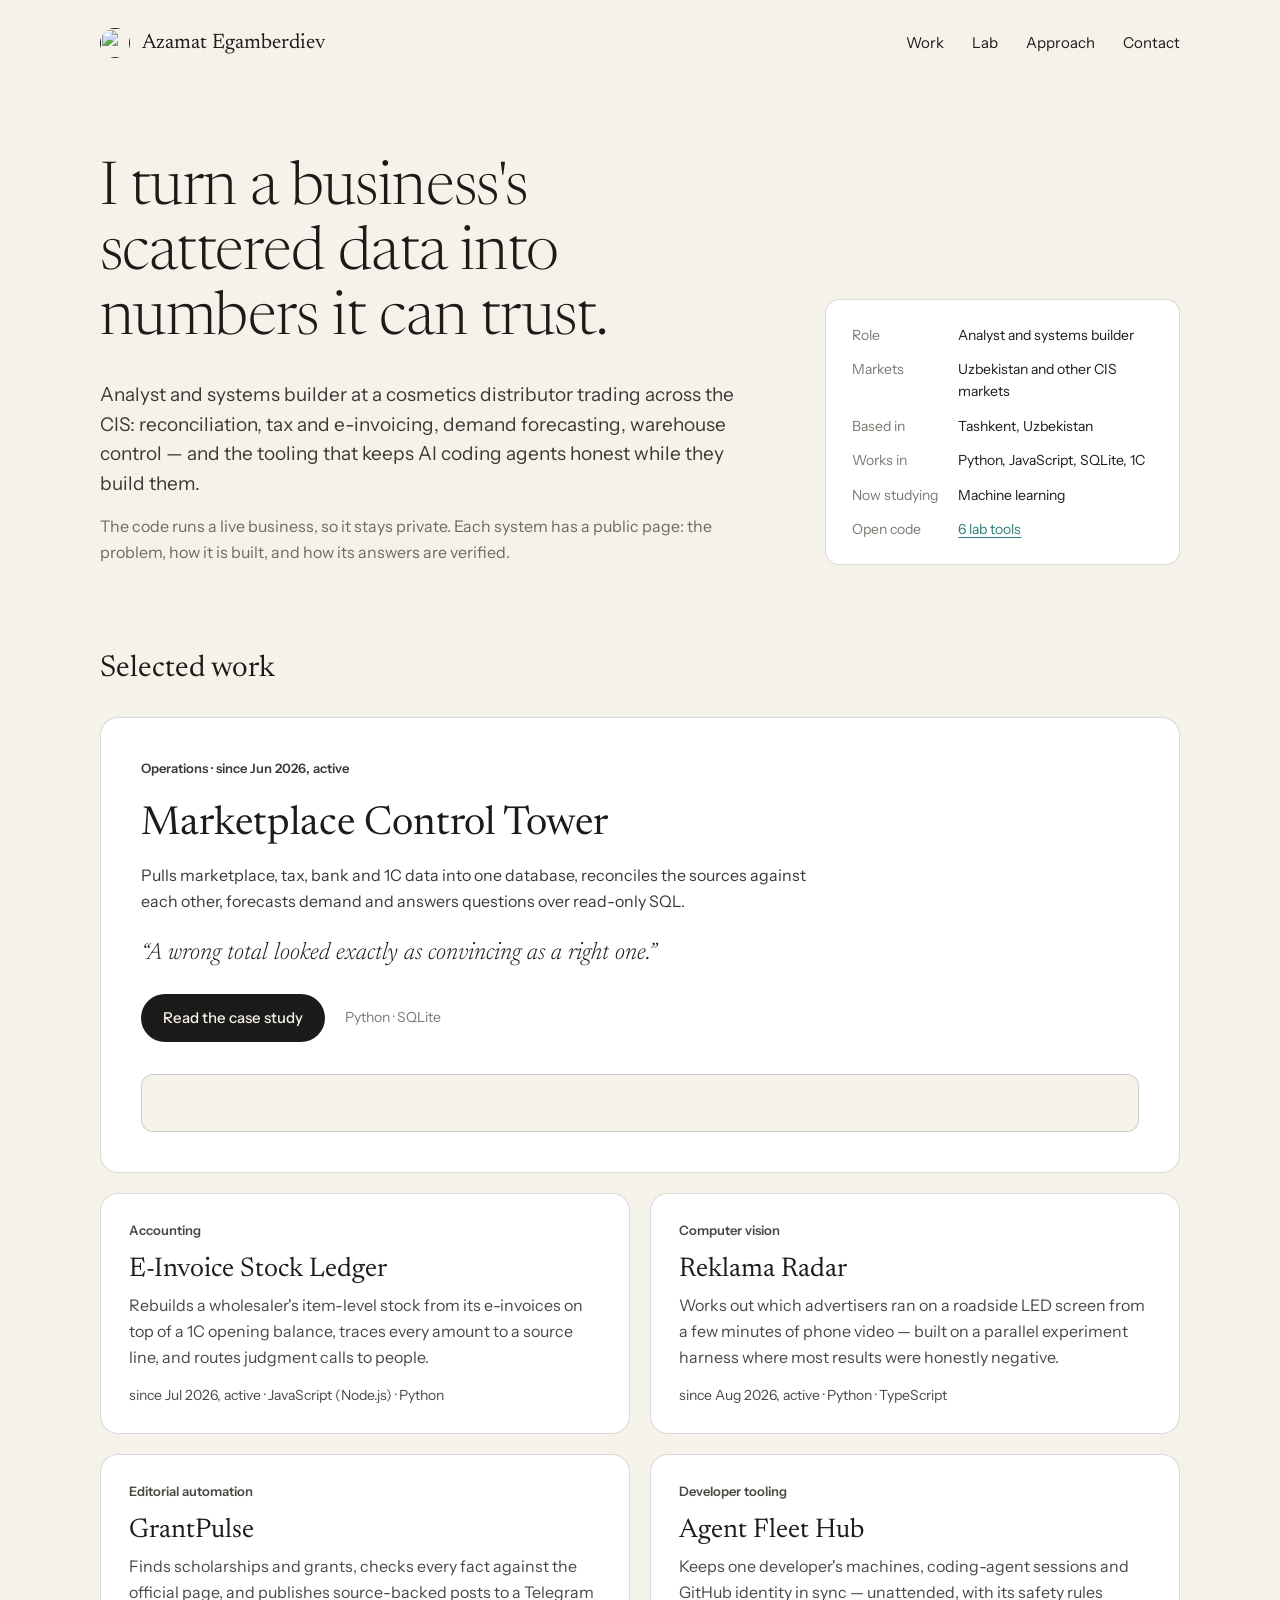
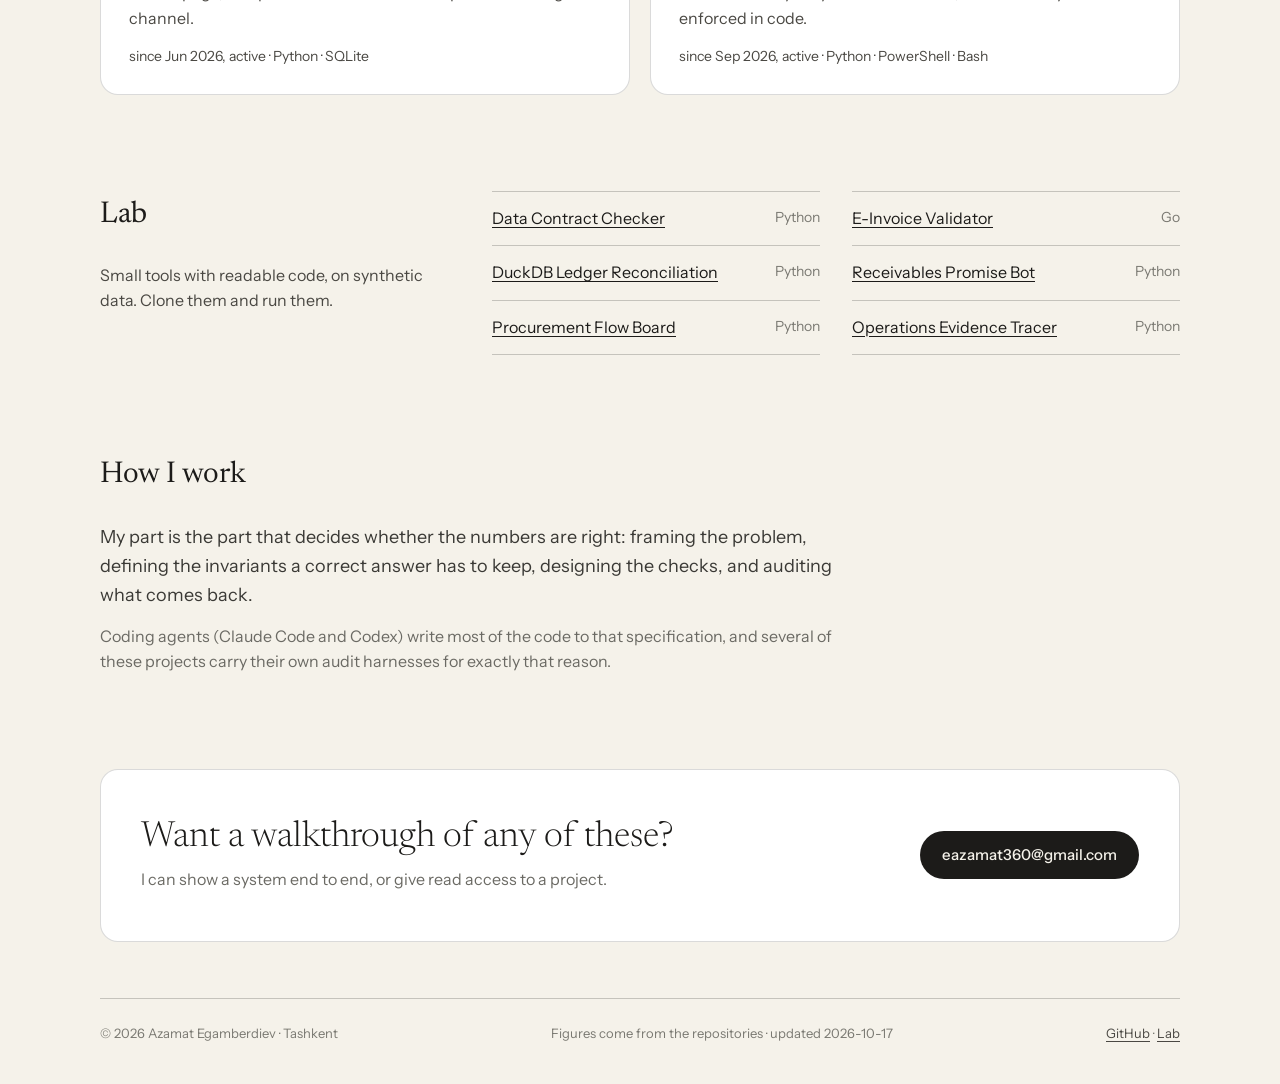
==== commit 307cef2f: "Update pages from approved texts Texts the owner approved with `showcase.py approve`, rendered by bi" ====
--- a/index.html
+++ b/index.html
@@ -1,11 +1,11 @@
 <!doctype html>
 <html lang="en"><head><meta charset="utf-8">
 <meta name="viewport" content="width=device-width,initial-scale=1">
-<title>Azamat Egamberdiev — I build the internal systems commerce businesses run on.</title>
+<title>Azamat Egamberdiev — I turn a business&#x27;s scattered data into numbers it can trust.</title>
 <meta name="description" content="Azamat Egamberdiev builds internal systems for commerce businesses: reconciliation, e-invoicing, forecasting, and tooling for AI coding agents.">
 <meta name="theme-color" content="#F5F2EA">
 <meta property="og:type" content="website">
-<meta property="og:title" content="Azamat Egamberdiev — I build the internal systems commerce businesses run on.">
+<meta property="og:title" content="Azamat Egamberdiev — I turn a business&#x27;s scattered data into numbers it can trust.">
 <meta property="og:description" content="Azamat Egamberdiev builds internal systems for commerce businesses: reconciliation, e-invoicing, forecasting, and tooling for AI coding agents.">
 <meta property="og:url" content="https://EAeaza.github.io/">
 <meta property="og:image" content="https://EAeaza.github.io/og.png">
@@ -14,17 +14,30 @@
 <link rel="preconnect" href="https://fonts.googleapis.com">
 <link rel="preconnect" href="https://fonts.gstatic.com" crossorigin>
 <link rel="stylesheet" href="https://fonts.googleapis.com/css2?family=Instrument+Sans:wght@400;500;600&family=Newsreader:ital,wght@0,300;0,400;0,500;1,300&display=swap">
-<link rel="stylesheet" href="style.css?v=5c0fb3901e">
+<link rel="stylesheet" href="style.css?v=4e980ed453">
 </head><body class="home">
 <div class="wrap">
 <header class="top"><a class="brand" href=""><img src="https://github.com/EAeaza.png?size=96" alt="" width="30" height="30">Azamat Egamberdiev</a>
 <nav><a href="#work">Work</a><a href="#lab">Lab</a><a href="#approach">Approach</a>
 <a href="mailto:eazamat360@gmail.com">Contact</a></nav></header>
 <main>
-<section class="hero"><div class="h-copy"><h1>I build the internal systems commerce businesses run on.</h1><p class="lede">Settlement reconciliation, tax and e-invoicing, demand forecasting, warehouse control — and the tooling that keeps AI coding agents honest while they build them.</p><p class="note">The code runs live businesses, so it stays private. Each system has a public page: the problem, how it works, how it is verified, with screenshots of the real code on synthetic data.</p></div><dl class="facts"><dt>Based in</dt><dd>Tashkent, Uzbekistan</dd><dt>Focus</dt><dd>Commerce back-office systems</dd><dt>Commits</dt><dd>2,368 across 5 systems</dd><dt>Agent sessions</dt><dd>2,673, Claude Code and Codex</dd><dt>Works in</dt><dd>Python, JavaScript, SQLite, 1C</dd><dt>Open code</dt><dd><a href="#lab">6 lab tools</a></dd></dl></section><section id="work" class="section"><h2>Selected work</h2><article class="panel feature"><div class="f-copy"><p class="kicker">Operations &middot; since Jun 2026, active</p><h3>Marketplace Control Tower</h3><p>Pulls marketplace, tax, bank and 1C data into one database, reconciles the sources against each other, forecasts demand and answers questions over read-only SQL.</p><blockquote>&ldquo;A wrong total looked exactly as convincing as a right one.&rdquo;</blockquote><div class="f-foot"><a class="btn" href="control-tower/">Read the case study</a><span class="meta">1,637 commits &middot; Python · SQLite</span></div></div><img src="control-tower/demo/01-marketplace-dashboard.png" alt="Marketplace Control Tower on synthetic data"></article><div class="cards"><a class="panel card" href="stock-ledger/"><img src="stock-ledger/demo/01-material-report-drilldown.png" alt="" loading="lazy"><div class="c-copy"><p class="kicker">Accounting</p><h3>E-Invoice Stock Ledger</h3><p>Rebuilds a wholesaler&#x27;s item-level stock from its e-invoices on top of a 1C opening balance, traces every amount to a source line, and routes judgment calls to people.</p><p class="meta">since Jul 2026, active &middot; 254 commits</p></div></a><a class="panel card" href="reklama-radar/"><img src="reklama-radar/demo/01-contact-sheet.png" alt="" loading="lazy"><div class="c-copy"><p class="kicker">Computer vision</p><h3>Reklama Radar</h3><p>Works out which advertisers ran on a roadside LED screen from a two-minute phone video — built on a parallel experiment harness where most results were honestly negative.</p><p class="meta">since Aug 2026, active &middot; 184 commits</p></div></a><a class="panel card" href="grantpulse/"><img src="grantpulse/demo/01-review-inbox-card.png" alt="" loading="lazy"><div class="c-copy"><p class="kicker">Editorial automation</p><h3>GrantPulse</h3><p>Finds scholarships and grants, checks every fact against the official page, and publishes source-backed posts to a Telegram channel.</p><p class="meta">since Jun 2026, active &middot; 100 commits</p></div></a><a class="panel card" href="agent-hub/"><img src="agent-hub/demo/01-portfolio.png" alt="" loading="lazy"><div class="c-copy"><p class="kicker">Developer tooling</p><h3>Agent Fleet Hub</h3><p>Keeps one developer&#x27;s machines, coding-agent sessions and GitHub identity in sync — unattended, with its safety rules enforced in code.</p><p class="meta">since Sep 2026, active &middot; 193 commits</p></div></a></div></section><section id="lab" class="section split"><div><h2>Lab</h2><p>Small tools with readable code, on synthetic data. Clone them and run them.</p></div><ul class="lab"><li><a href="https://github.com/eaeaza-lab/ops-data-contract-checker">Data Contract Checker</a><span>Python</span></li><li><a href="https://github.com/eaeaza-lab/lab-go-einvoice-validator">E-Invoice Validator</a><span>Go</span></li><li><a href="https://github.com/eaeaza-lab/lab-duckdb-ledger-recon">DuckDB Ledger Reconciliation</a><span>Python</span></li><li><a href="https://github.com/eaeaza-lab/receivables-promise-bot">Receivables Promise Bot</a><span>Python</span></li><li><a href="https://github.com/eaeaza-lab/procurement-flow-board">Procurement Flow Board</a><span>Python</span></li><li><a href="https://github.com/eaeaza-lab/ops-evidence-tracer">Operations Evidence Tracer</a><span>Python</span></li></ul></section><section id="approach" class="section prose"><h2>How I work</h2><p>Almost all of this was built with coding agents. That is a working method, not a shortcut: the agent writes most of the code; my job is to specify the problem precisely, define the invariants, and adversarially audit what comes back.</p><p>Several of these projects carry their own audit harnesses for exactly that reason.</p></section><section class="panel contact"><div><h2>Want a walkthrough of any of these?</h2><p>I can show a system end to end, or give read access to a project.</p></div><a class="btn" href="mailto:eazamat360@gmail.com">eazamat360@gmail.com</a></section>
+<section class="hero"><div class="h-copy"><h1>I turn a business&#x27;s scattered data into numbers it can trust.</h1><p class="lede">Analyst and systems builder at a cosmetics distributor trading across the CIS: reconciliation, tax and e-invoicing, demand forecasting, warehouse control — and the tooling that keeps AI coding agents honest while they build them.</p><p class="note">The code runs a live business, so it stays private. Each system has a public page: the problem, how it is built, and how its answers are verified.</p></div><dl class="facts"><dt>Role</dt><dd>Analyst and systems builder</dd><dt>Markets</dt><dd>Uzbekistan and other CIS markets</dd><dt>Based in</dt><dd>Tashkent, Uzbekistan</dd><dt>Works in</dt><dd>Python, JavaScript, SQLite, 1C</dd><dt>Now studying</dt><dd>Machine learning</dd><dt>Open code</dt><dd><a href="#lab">6 lab tools</a></dd></dl></section><section id="work" class="section"><h2>Selected work</h2><article class="panel feature"><div class="f-copy"><p class="kicker">Operations &middot; since Jun 2026, active</p><h3>Marketplace Control Tower</h3><p>Pulls marketplace, tax, bank and 1C data into one database, reconciles the sources against each other, forecasts demand and answers questions over read-only SQL.</p><blockquote>&ldquo;A wrong total looked exactly as convincing as a right one.&rdquo;</blockquote><div class="f-foot"><a class="btn" href="control-tower/">Read the case study</a><span class="meta">Python · SQLite</span></div></div><figure class="f-diagram"><pre class="mermaid">flowchart LR
+  S[&quot;Marketplaces · fiscal receipts&lt;br/&gt;e-invoices · bank · warehouse&lt;br/&gt;1C in two countries&quot;] --&gt; C[&quot;Collectors&lt;br/&gt;source health + totals check&quot;]
+  C --&gt; D[(&quot;One database&lt;br/&gt;barcode spine&quot;)]
+  D --&gt; E[&quot;Reconciliation · demand&lt;br/&gt;procurement · cash&quot;]
+  E --&gt; O[&quot;Owner reports&lt;br/&gt;+ daily alerts&quot;]
+  D --&gt; B[&quot;Analyst bot&lt;br/&gt;read-only SQL&quot;]</pre></figure></article><div class="cards"><a class="panel card" href="stock-ledger/"><div class="c-copy"><p class="kicker">Accounting</p><h3>E-Invoice Stock Ledger</h3><p>Rebuilds a wholesaler&#x27;s item-level stock from its e-invoices on top of a 1C opening balance, traces every amount to a source line, and routes judgment calls to people.</p><p class="meta">since Jul 2026, active &middot; JavaScript (Node.js) · Python</p></div></a><a class="panel card" href="reklama-radar/"><div class="c-copy"><p class="kicker">Computer vision</p><h3>Reklama Radar</h3><p>Works out which advertisers ran on a roadside LED screen from a few minutes of phone video — built on a parallel experiment harness where most results were honestly negative.</p><p class="meta">since Aug 2026, active &middot; Python · TypeScript</p></div></a><a class="panel card" href="grantpulse/"><div class="c-copy"><p class="kicker">Editorial automation</p><h3>GrantPulse</h3><p>Finds scholarships and grants, checks every fact against the official page, and publishes source-backed posts to a Telegram channel.</p><p class="meta">since Jun 2026, active &middot; Python · SQLite</p></div></a><a class="panel card" href="agent-hub/"><div class="c-copy"><p class="kicker">Developer tooling</p><h3>Agent Fleet Hub</h3><p>Keeps one developer&#x27;s machines, coding-agent sessions and GitHub identity in sync — unattended, with its safety rules enforced in code.</p><p class="meta">since Sep 2026, active &middot; Python · PowerShell · Bash</p></div></a></div></section><section id="lab" class="section split"><div><h2>Lab</h2><p>Small tools with readable code, on synthetic data. Clone them and run them.</p></div><ul class="lab"><li><a href="https://github.com/eaeaza-lab/ops-data-contract-checker">Data Contract Checker</a><span>Python</span></li><li><a href="https://github.com/eaeaza-lab/lab-go-einvoice-validator">E-Invoice Validator</a><span>Go</span></li><li><a href="https://github.com/eaeaza-lab/lab-duckdb-ledger-recon">DuckDB Ledger Reconciliation</a><span>Python</span></li><li><a href="https://github.com/eaeaza-lab/receivables-promise-bot">Receivables Promise Bot</a><span>Python</span></li><li><a href="https://github.com/eaeaza-lab/procurement-flow-board">Procurement Flow Board</a><span>Python</span></li><li><a href="https://github.com/eaeaza-lab/ops-evidence-tracer">Operations Evidence Tracer</a><span>Python</span></li></ul></section><section id="approach" class="section prose"><h2>How I work</h2><p>My part is the part that decides whether the numbers are right: framing the problem, defining the invariants a correct answer has to keep, designing the checks, and auditing what comes back.</p><p>Coding agents (Claude Code and Codex) write most of the code to that specification, and several of these projects carry their own audit harnesses for exactly that reason.</p></section><section class="panel contact"><div><h2>Want a walkthrough of any of these?</h2><p>I can show a system end to end, or give read access to a project.</p></div><a class="btn" href="mailto:eazamat360@gmail.com">eazamat360@gmail.com</a></section>
 </main>
 <footer><span>&copy; 2026 Azamat Egamberdiev &middot; Tashkent</span>
 <span>Figures come from the repositories &middot; updated 2026-10-17</span>
 <span><a href="https://github.com/EAeaza">GitHub</a> &middot; <a href="https://github.com/eaeaza-lab">Lab</a></span></footer>
 </div>
+<script type="module">
+import mermaid from 'https://cdn.jsdelivr.net/npm/mermaid@11.4.1/dist/mermaid.esm.min.mjs';
+mermaid.initialize({startOnLoad: true, securityLevel: 'strict', theme: 'base', themeVariables: {
+  fontFamily: '"Instrument Sans", system-ui, sans-serif', fontSize: '14px',
+  primaryColor: '#FFFFFF', primaryBorderColor: '#2E7D78', primaryTextColor: '#1C1B19',
+  lineColor: '#7A7972', secondaryColor: '#EFEBE1', tertiaryColor: '#F5F2EA',
+  clusterBkg: '#F5F2EA', clusterBorder: '#C9C4B8', edgeLabelBackground: '#FFFFFF'}});
+</script>
 </body></html>
--- a/style.css
+++ b/style.css
@@ -63,22 +63,23 @@
 
 /* work */
 #work { padding-top: 0; }
-.feature { display: flex; flex-wrap: wrap; align-items: center; gap: 48px; padding: clamp(20px, 4vw, 40px); }
-.f-copy { flex: 1 1 360px; min-width: 0; max-width: 440px; }
-.feature > img {
-  flex: 1.3 1 420px; min-width: 0; height: 400px; object-fit: cover; object-position: top left;
-  border-radius: 10px; border: .5px solid var(--hair);
+.feature { display: flex; flex-wrap: wrap; align-items: flex-start; gap: 32px; padding: clamp(20px, 4vw, 40px); }
+.f-copy { flex: 1 1 100%; min-width: 0; max-width: 680px; }
+.f-diagram {
+  flex: 1 1 100%; min-width: 0; margin: 0; padding: 28px 20px; overflow-x: auto;
+  background: var(--paper); border: .5px solid var(--hair); border-radius: 12px;
 }
+.f-diagram pre { margin: 0; background: none; border: 0; text-align: center; font-size: 0; }
+.f-diagram pre[data-processed] { font-size: inherit; }
 .feature h3 { font-size: 40px; line-height: 1.1; margin: 0 0 16px; }
 .feature p { margin: 0 0 24px; color: var(--ink-2); }
 .feature blockquote { margin: 0 0 24px; font: italic 300 24px/1.3 var(--serif); }
 .f-foot { display: flex; flex-wrap: wrap; align-items: center; gap: 20px; }
 .cards { display: grid; grid-template-columns: repeat(auto-fit, minmax(min(480px, 100%), 1fr)); gap: 20px; margin-top: 20px; }
-.card { display: flex; flex-direction: column; padding: 16px 16px 26px; text-decoration: none; transition: border-color .15s; }
+.card { display: flex; flex-direction: column; padding: 18px 18px 26px; text-decoration: none; transition: border-color .15s; }
 .card:hover { border-color: var(--rule); color: var(--ink); }
 .card:hover h3 { text-decoration: underline; text-decoration-thickness: 1px; text-underline-offset: .15em; }
-.card img { width: 100%; height: 230px; object-fit: cover; object-position: top left; border-radius: 10px; background: var(--well); }
-.c-copy { padding: 22px 10px 0; display: flex; flex-direction: column; flex: 1; }
+.c-copy { padding: 8px 10px 0; display: flex; flex-direction: column; flex: 1; }
 .card h3 { font-size: 27px; line-height: 1.15; margin: 0 0 8px; }
 .card p { margin: 0 0 14px; color: var(--ink-3); }
 .card .meta { margin: auto 0 0; }
@@ -131,7 +132,7 @@
 .doc code { font: .86em/1.4 var(--mono); background: var(--well); padding: .1em .35em; border-radius: 4px; }
 .doc pre { overflow-x: auto; background: var(--panel); border: .5px solid var(--hair); padding: 16px; border-radius: 12px; }
 .doc pre code { background: none; padding: 0; }
-.doc pre.mermaid { text-align: center; }
+.doc pre.mermaid { text-align: center; background: var(--panel); }
 .doc .table { overflow-x: auto; margin: 24px 0; background: var(--panel); border: .5px solid var(--hair); border-radius: 12px; }
 .doc table { border-collapse: collapse; width: 100%; font-size: 15px; }
 .doc th { text-align: left; font-weight: 600; font-size: 13px; color: var(--muted); }
